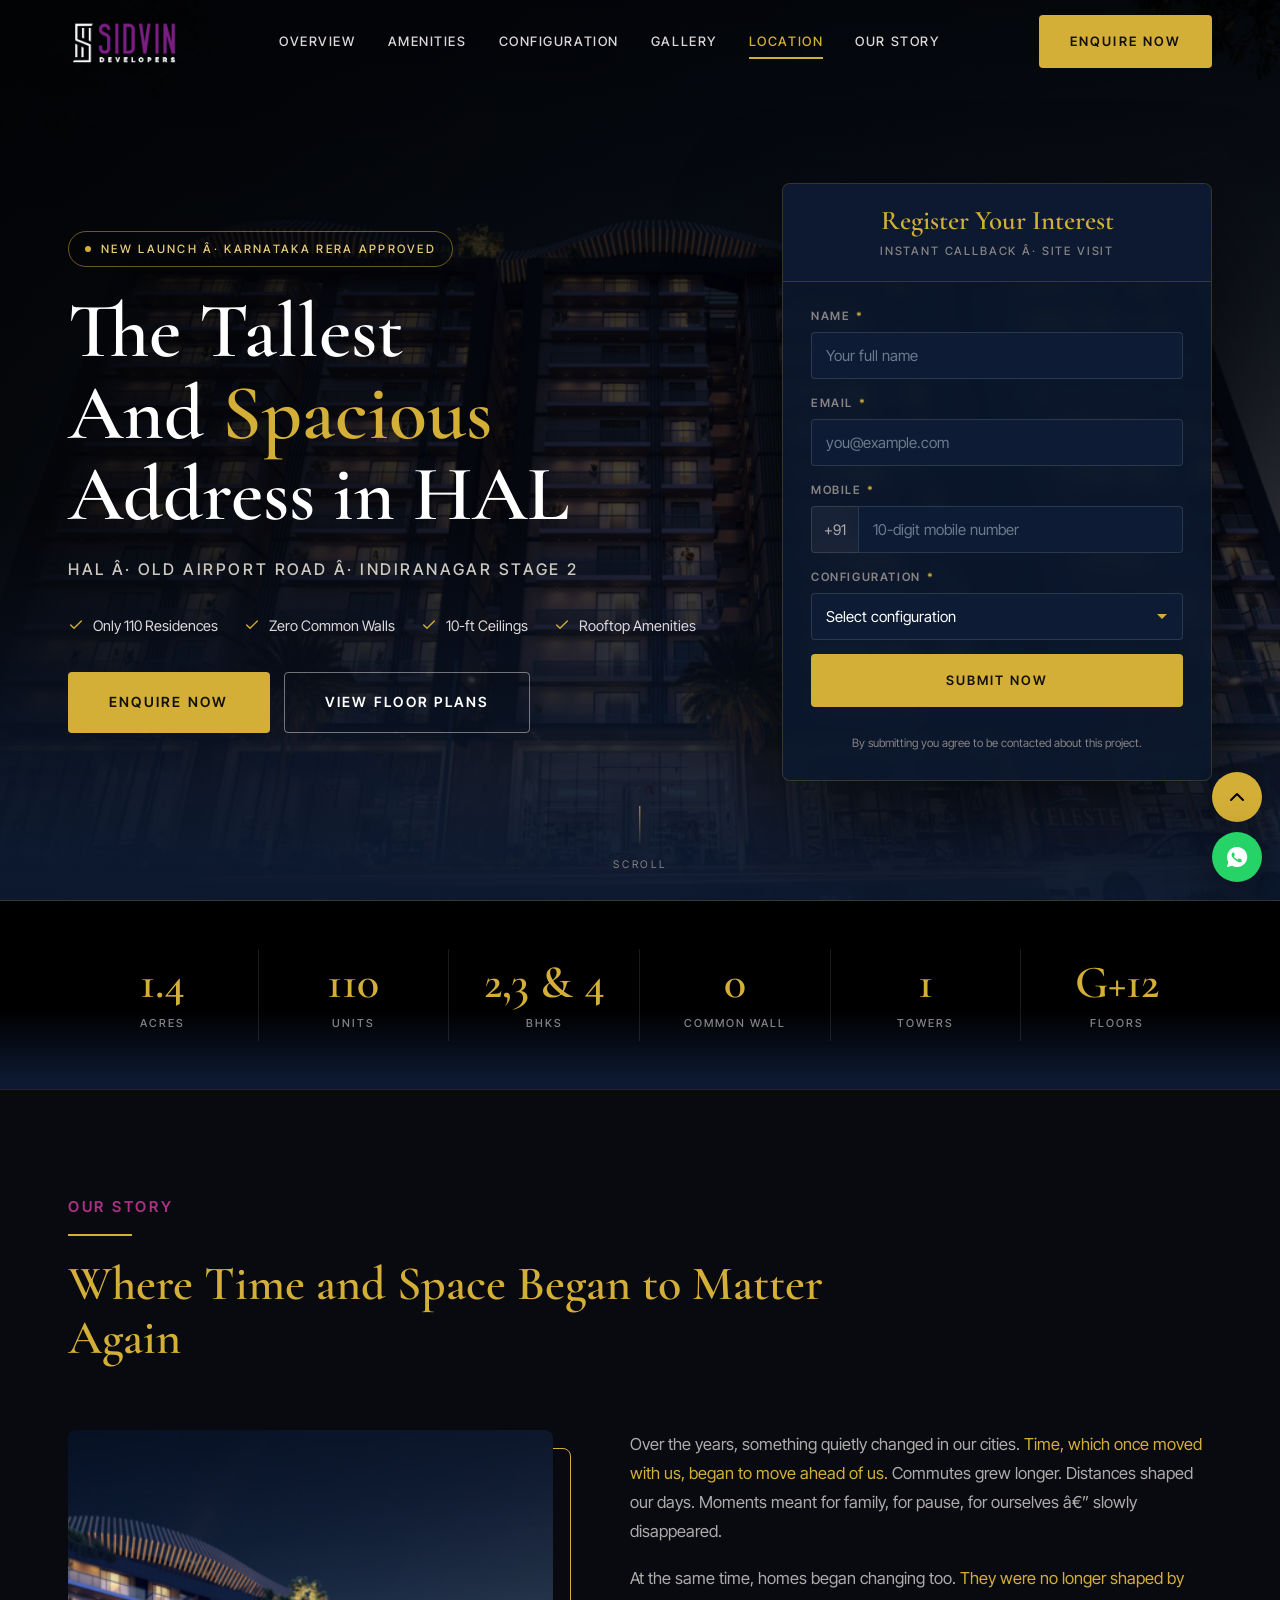
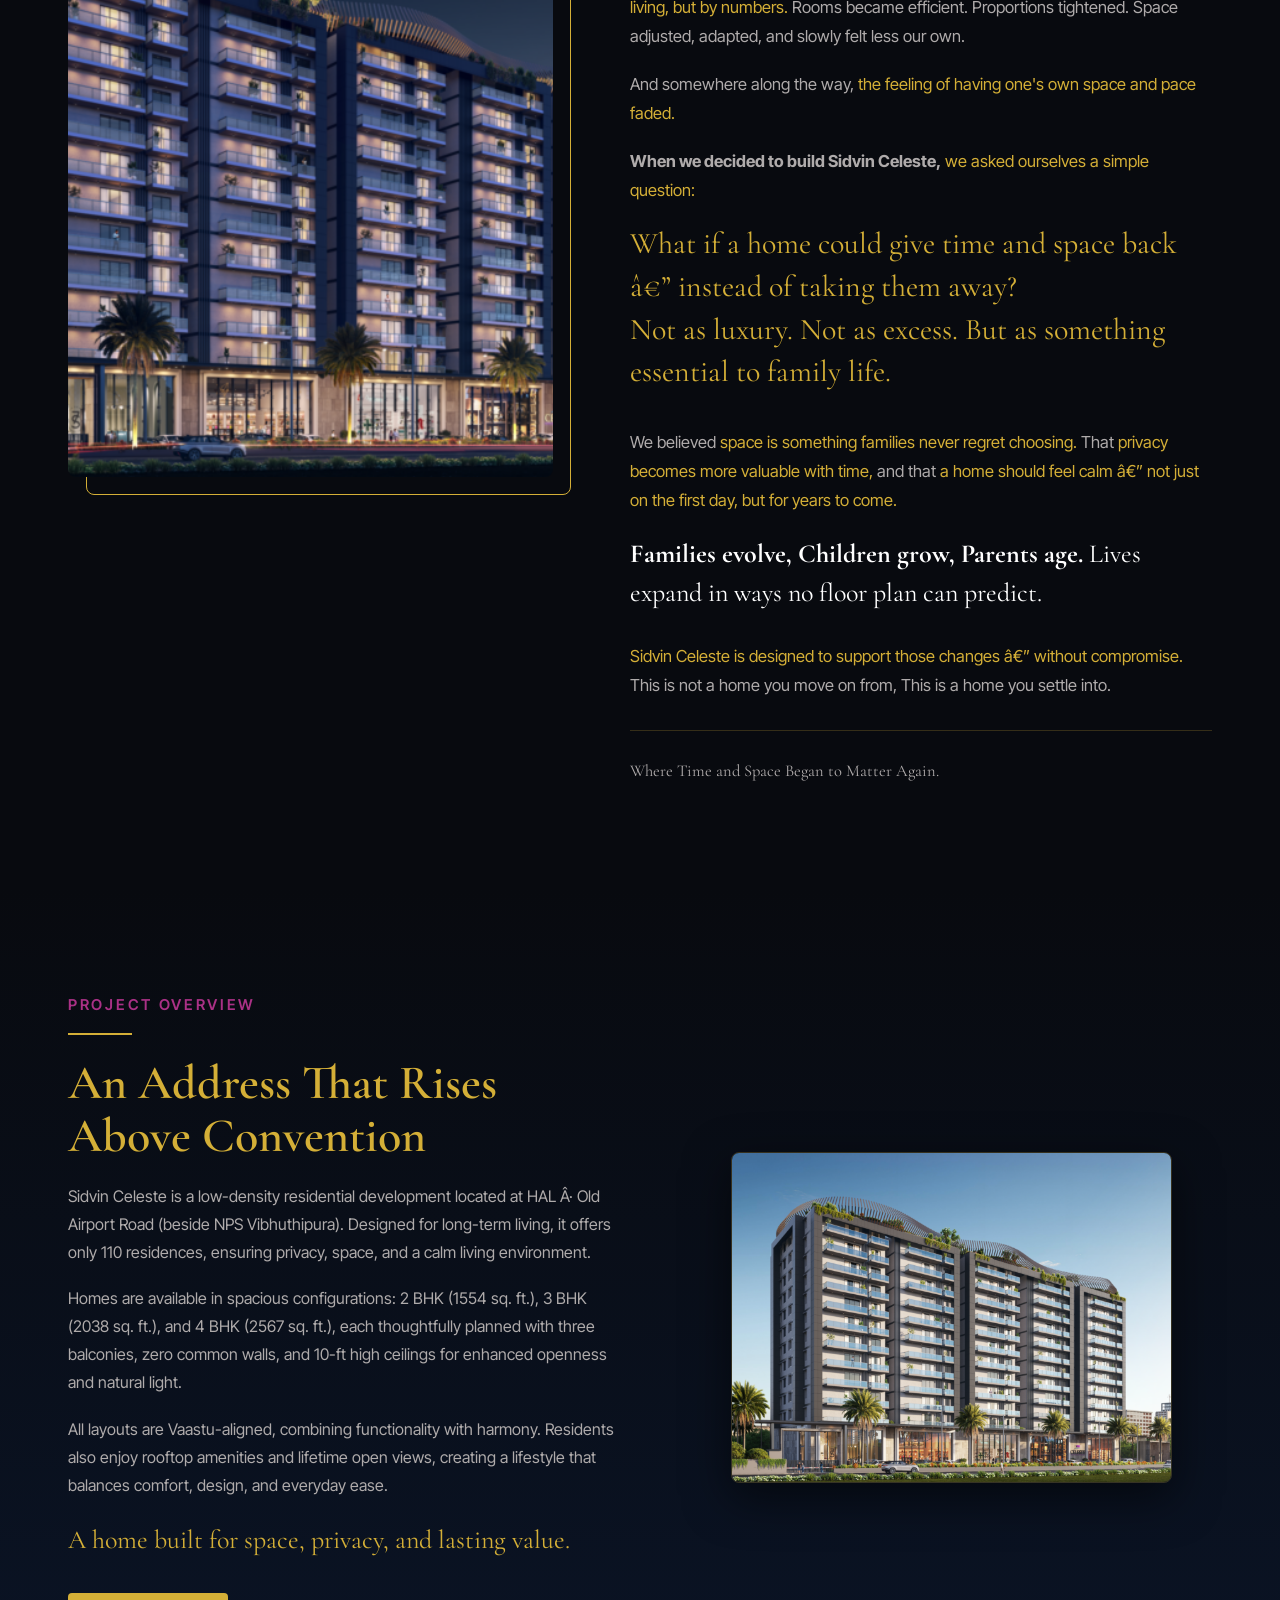
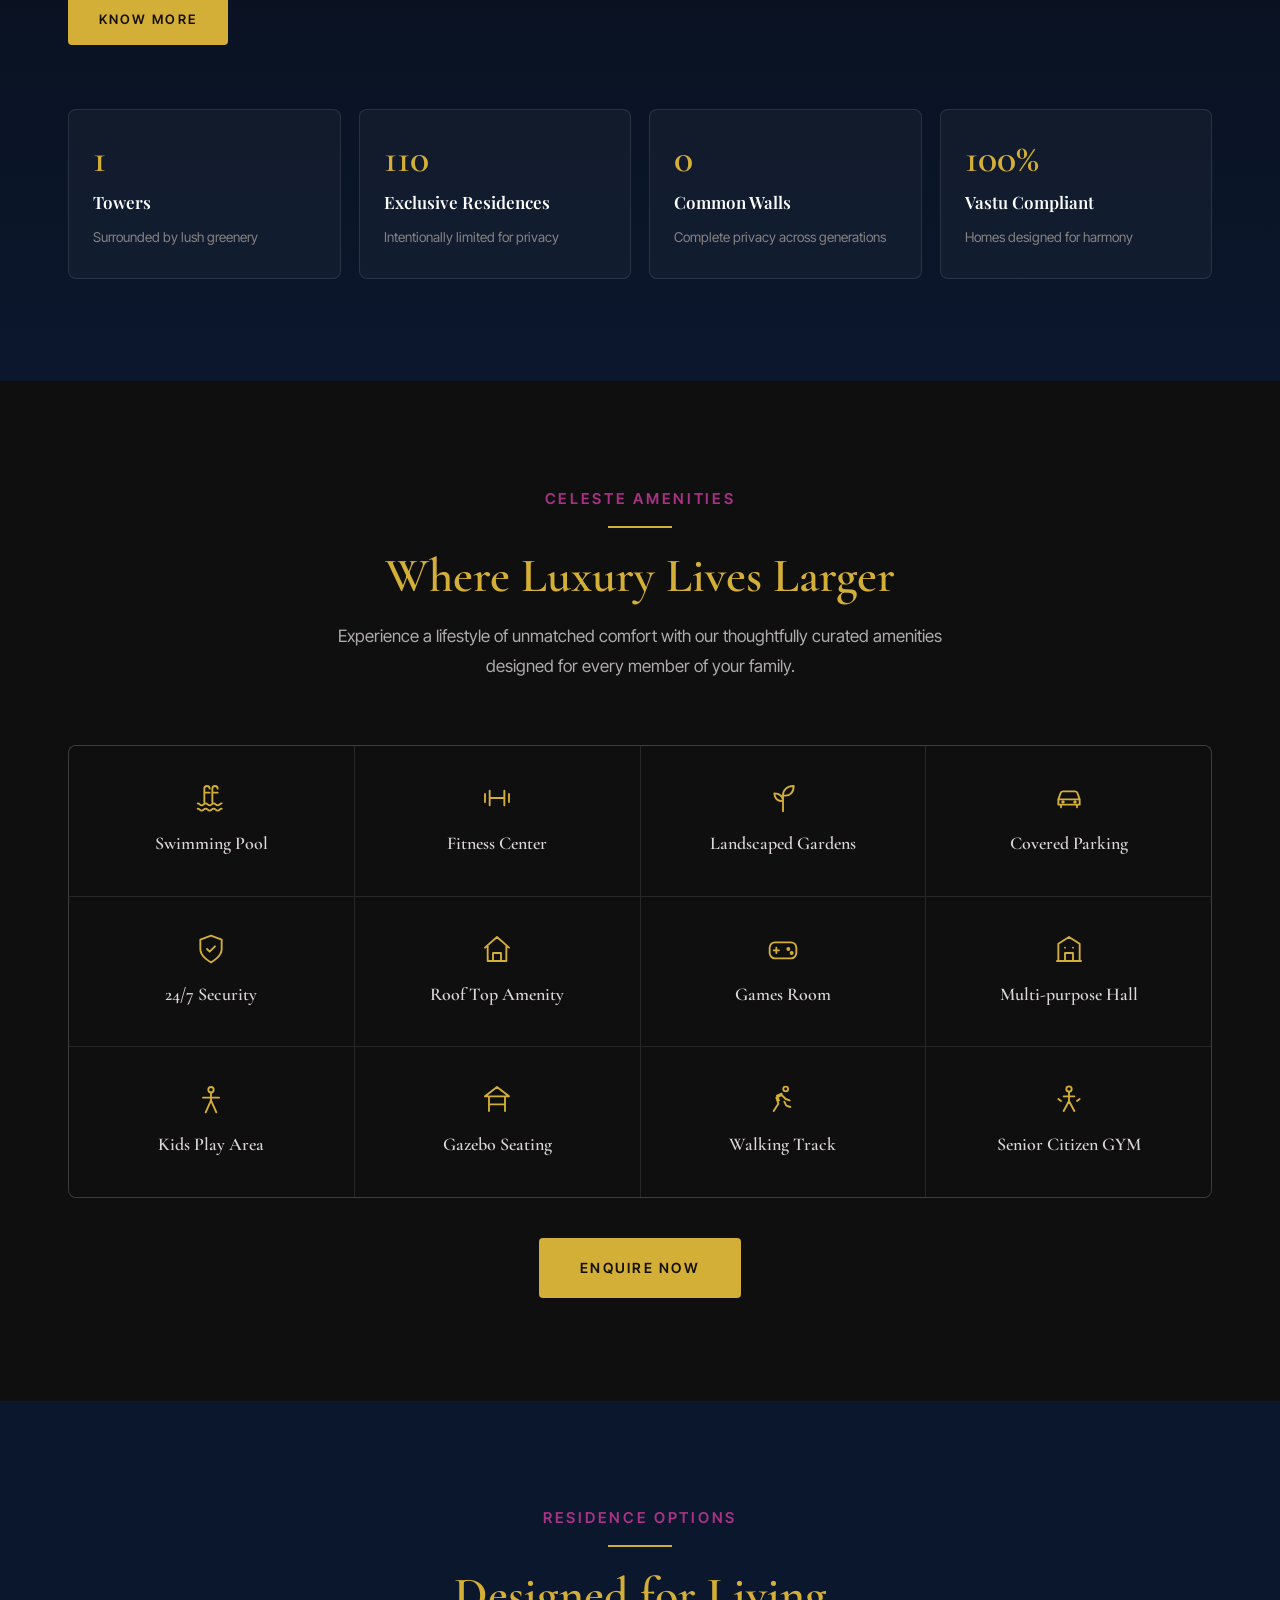
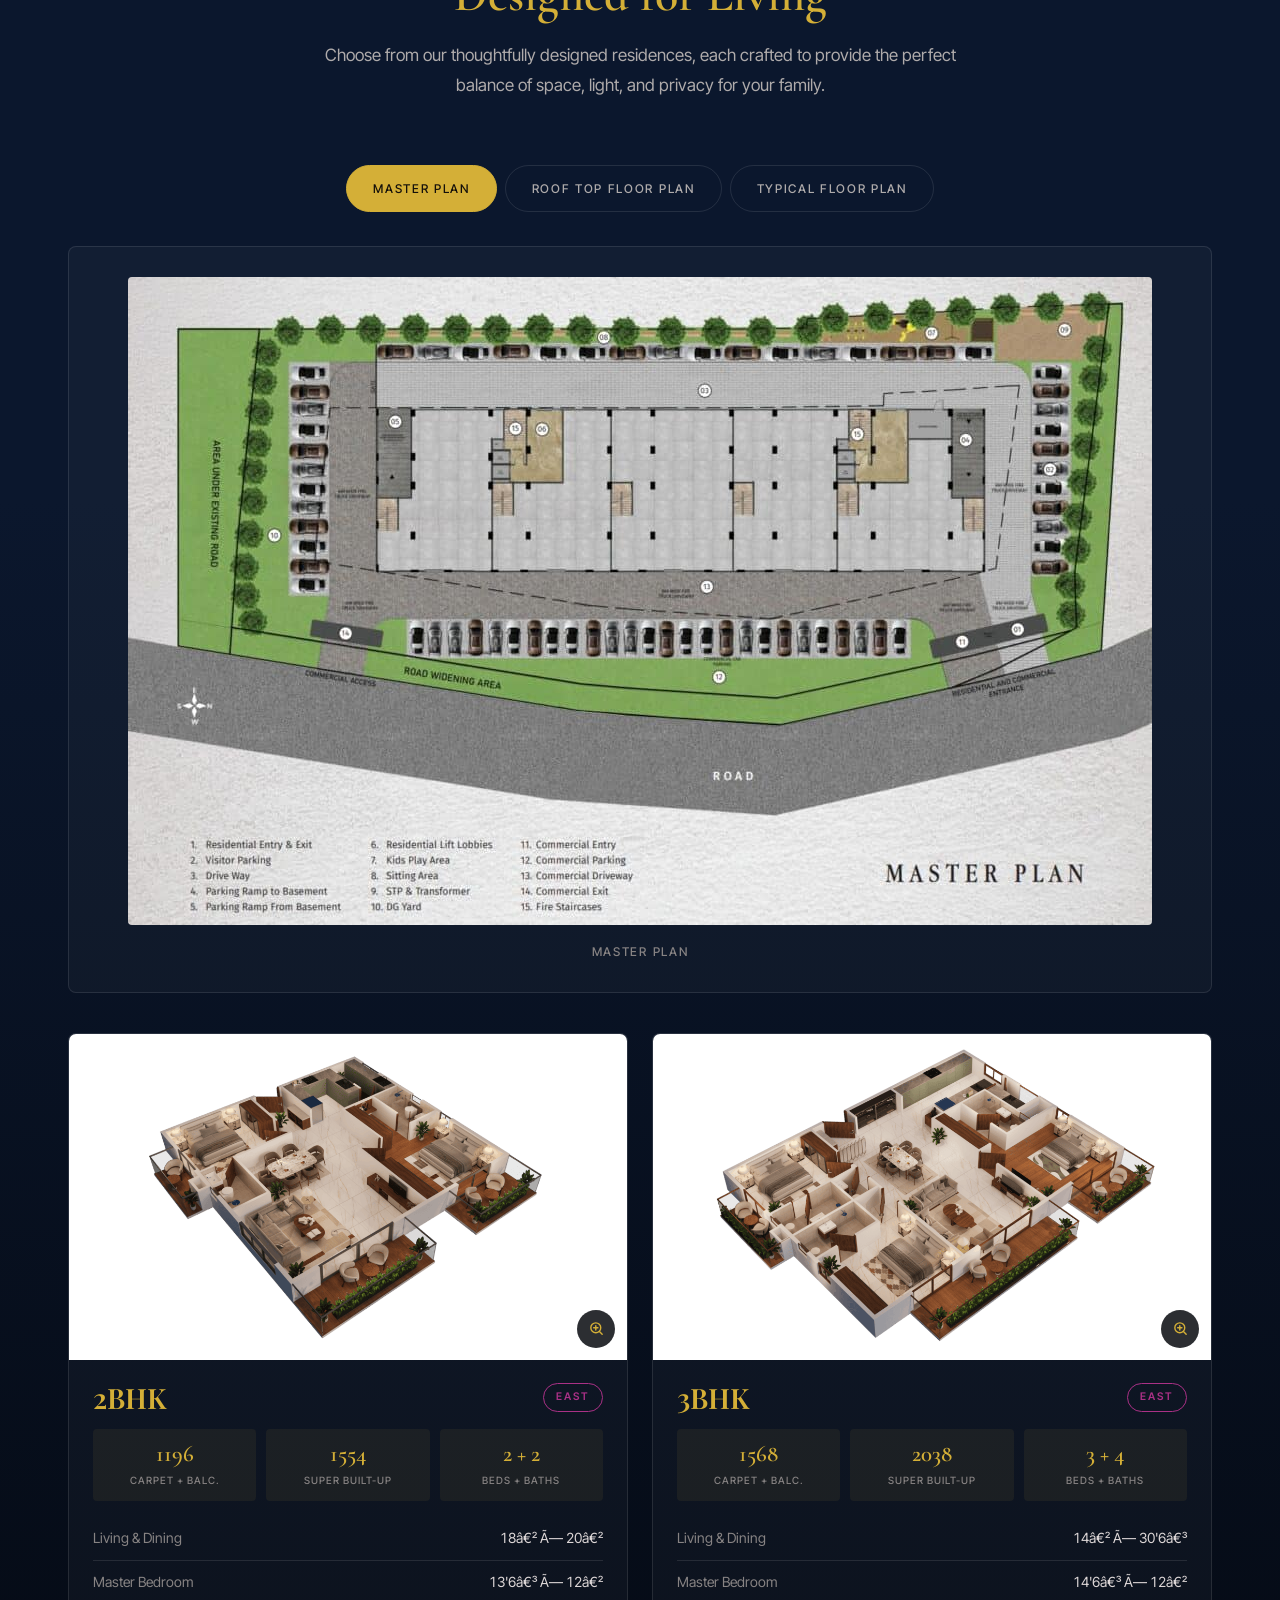
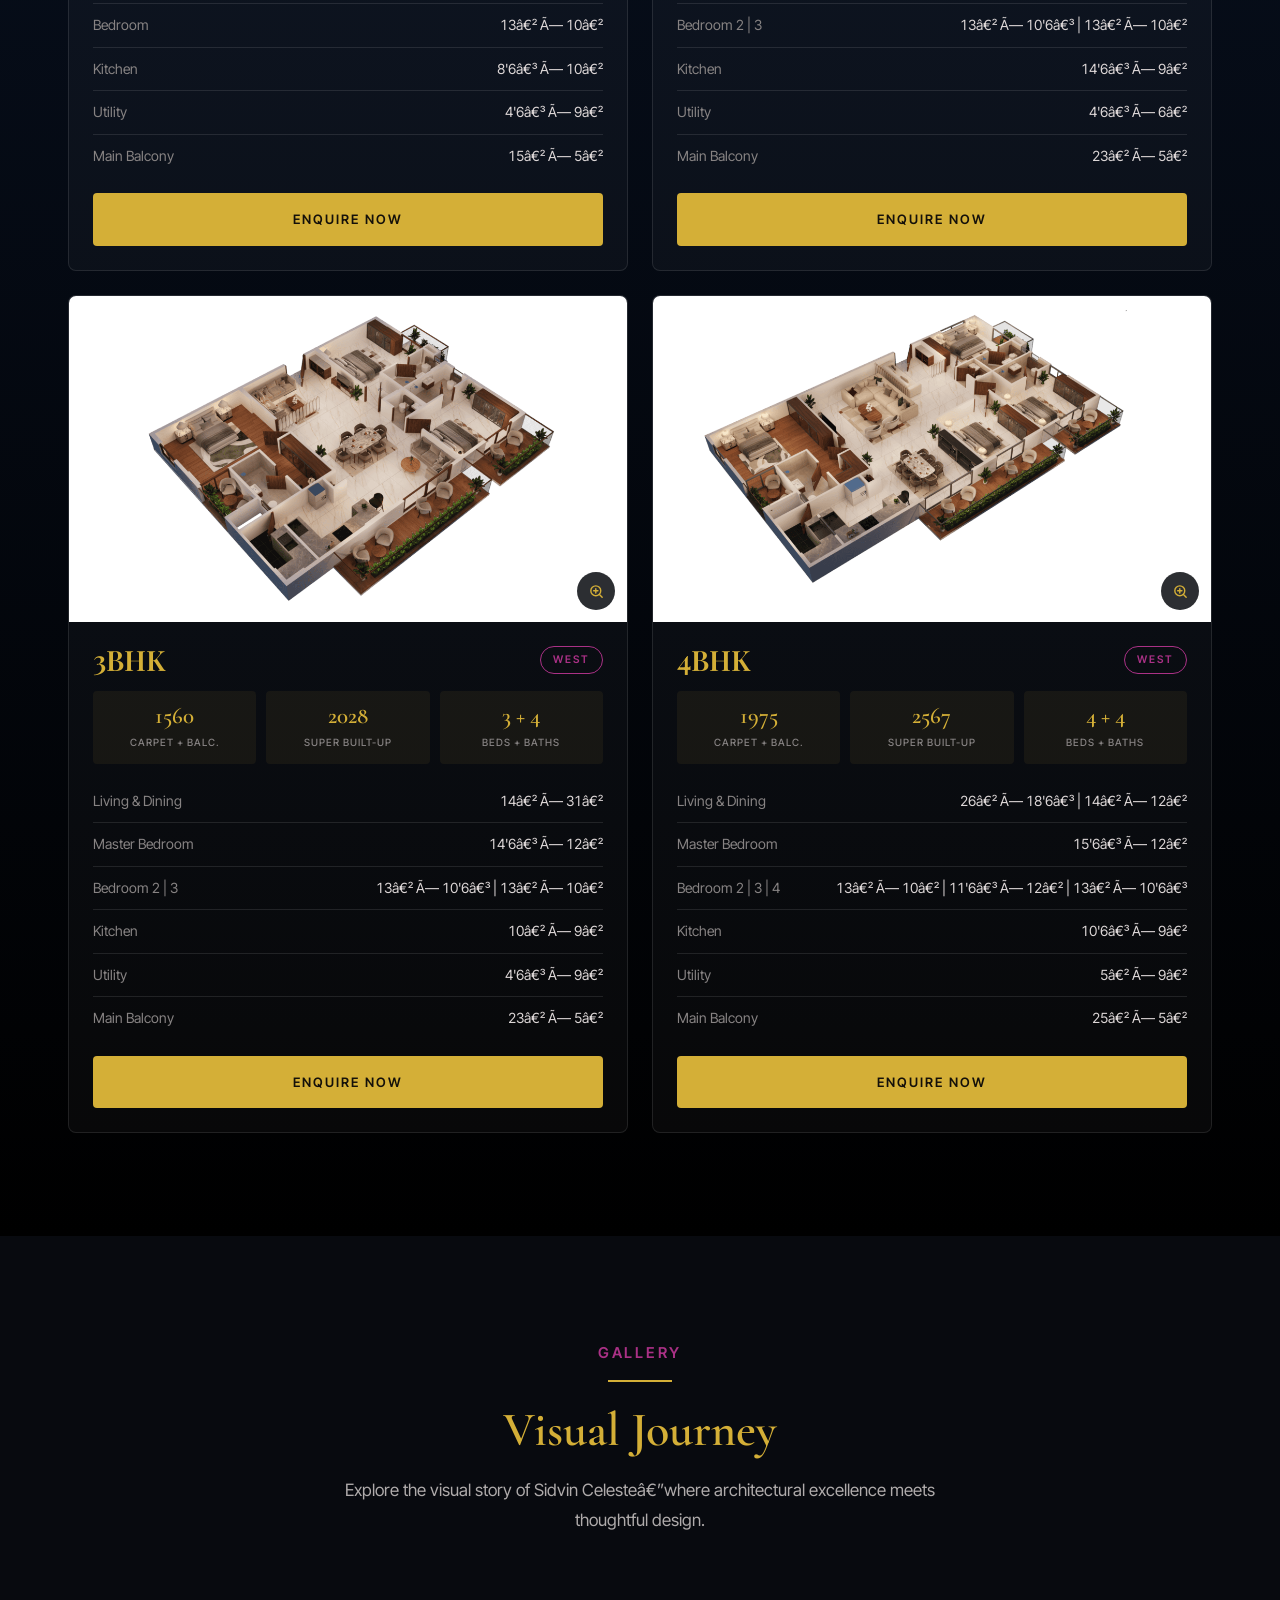
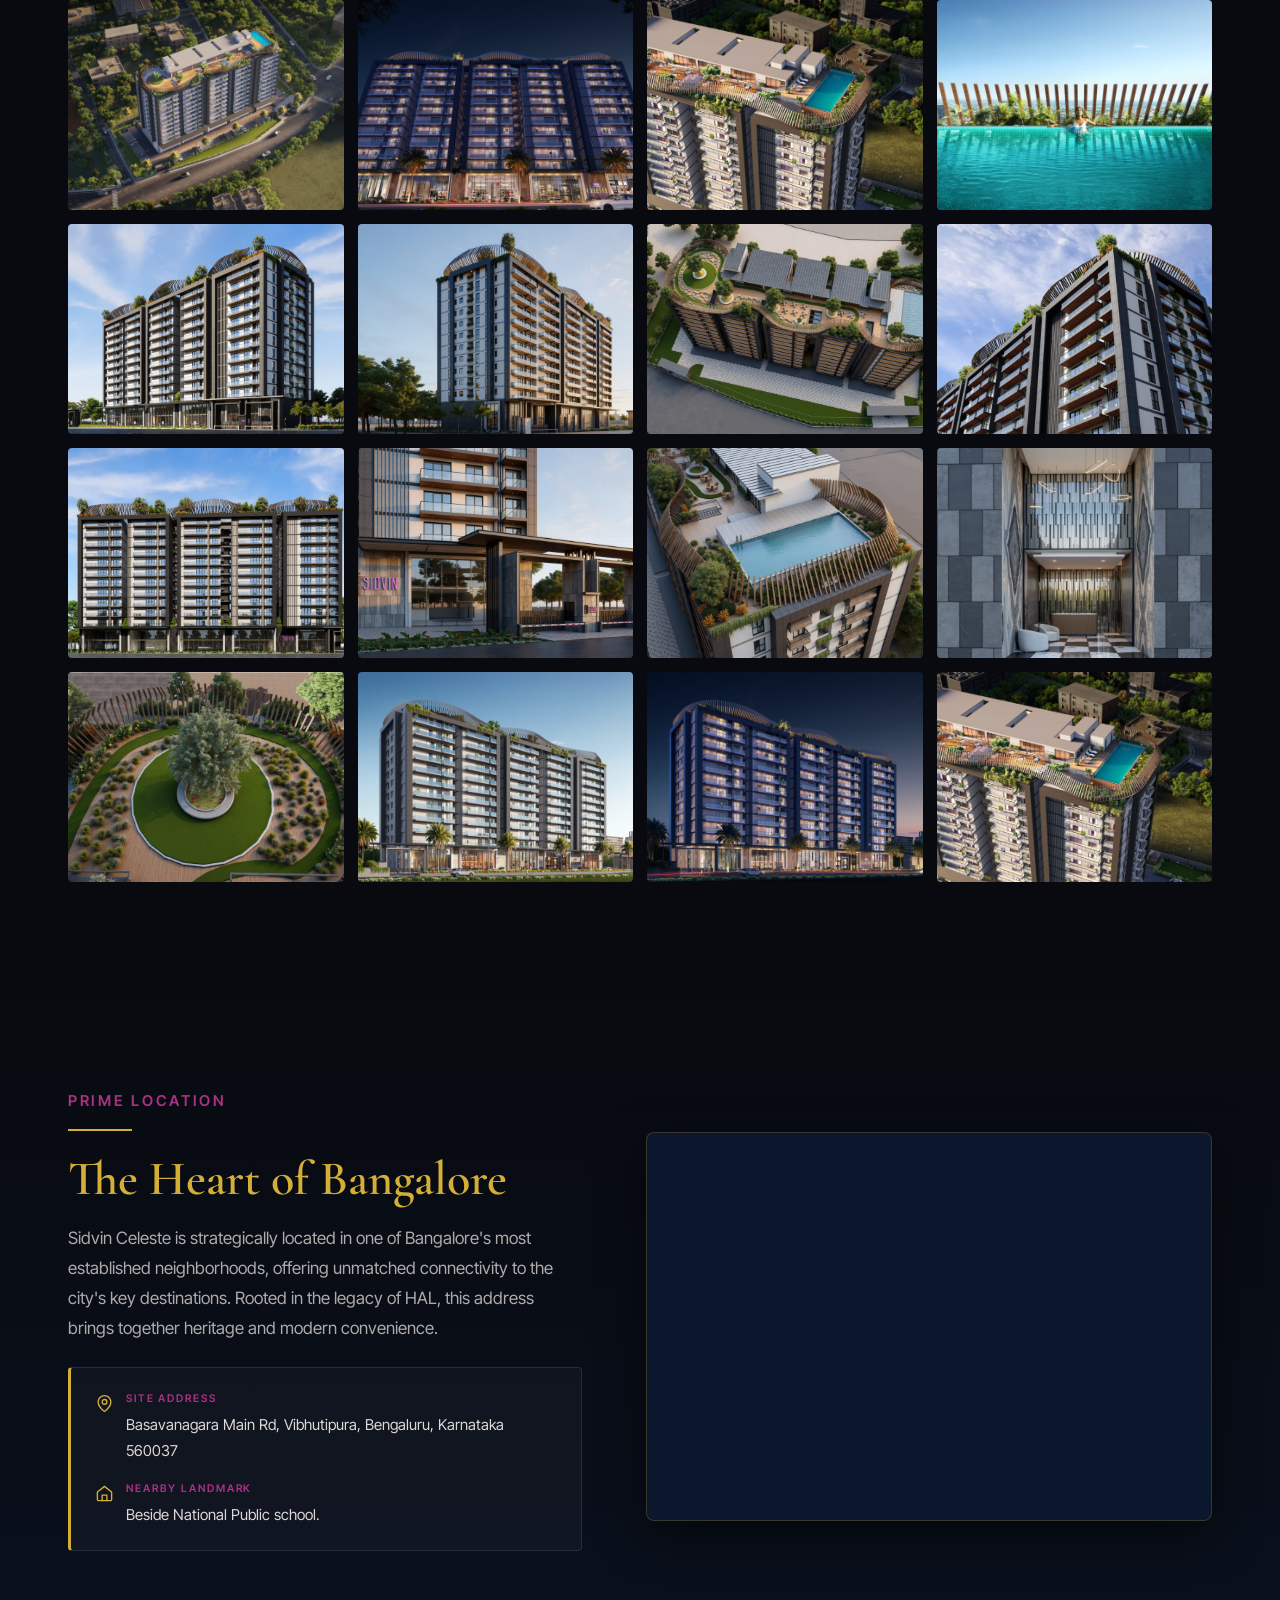
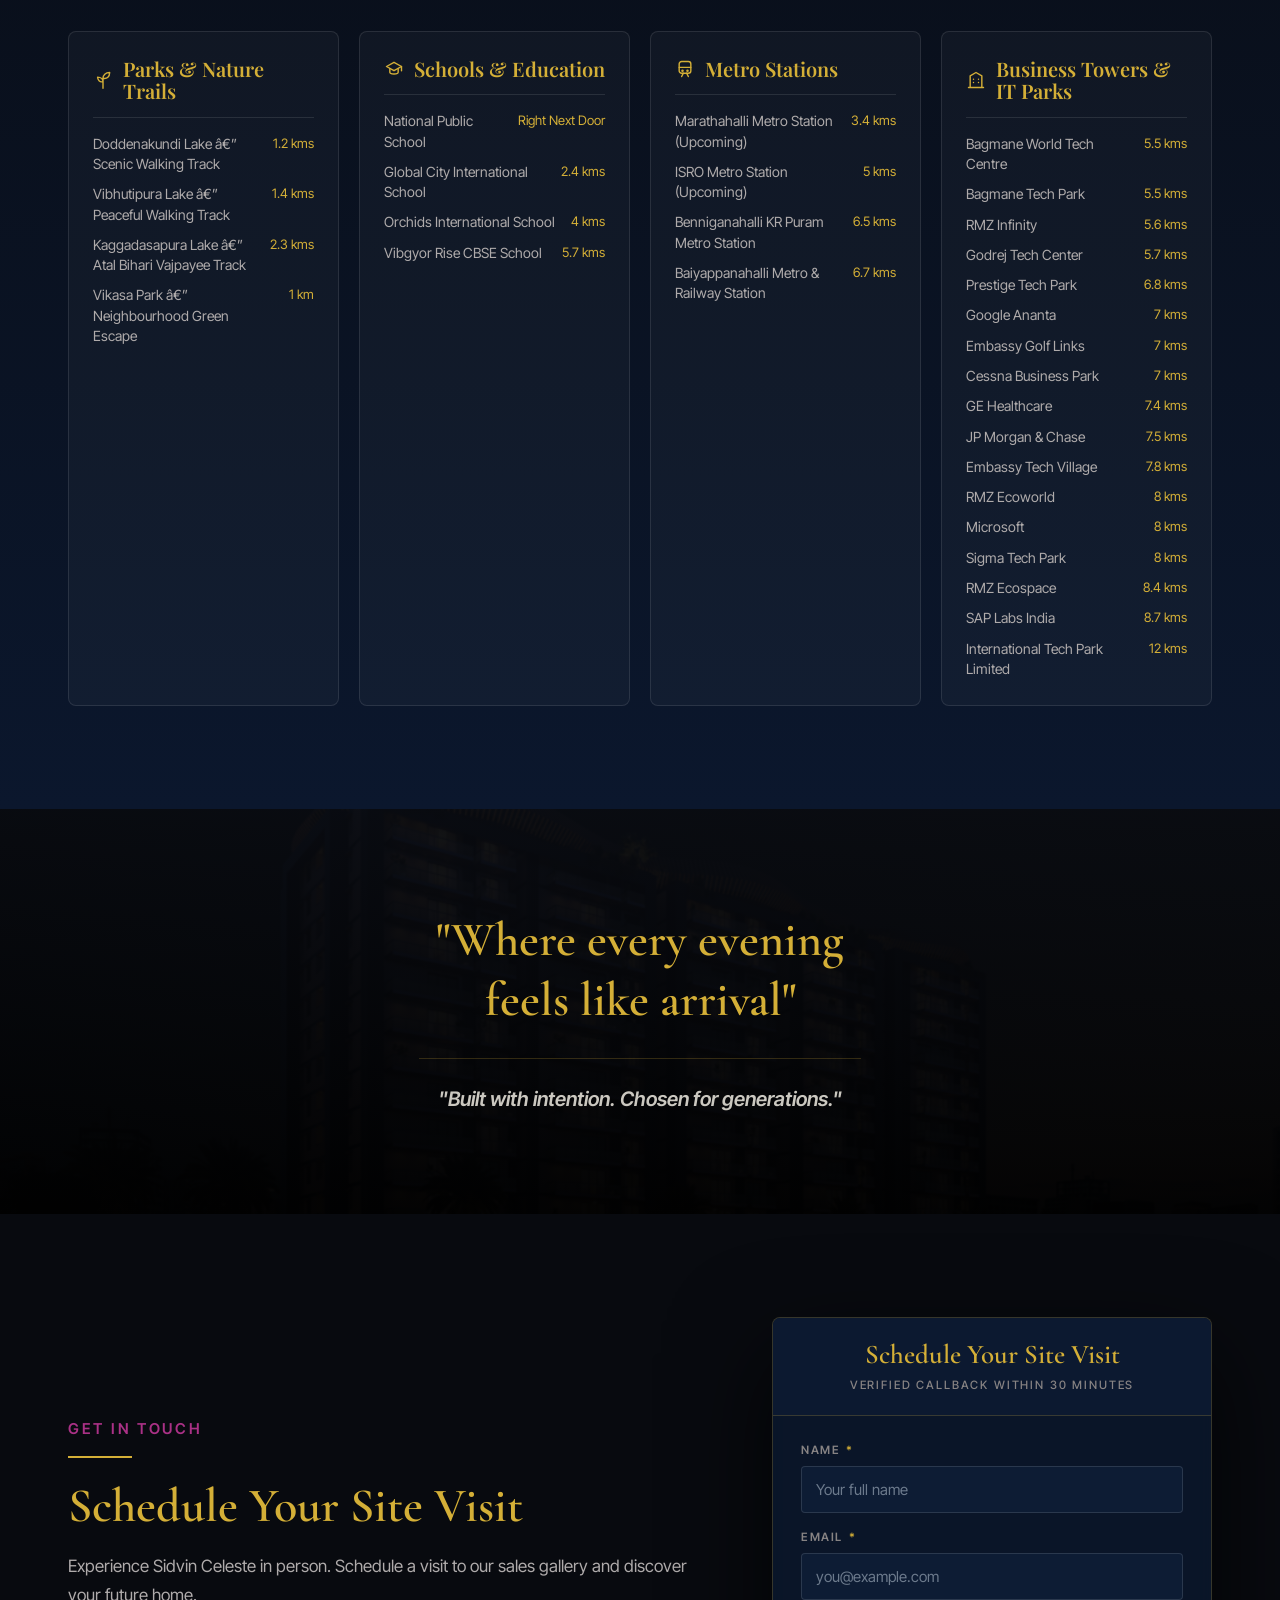
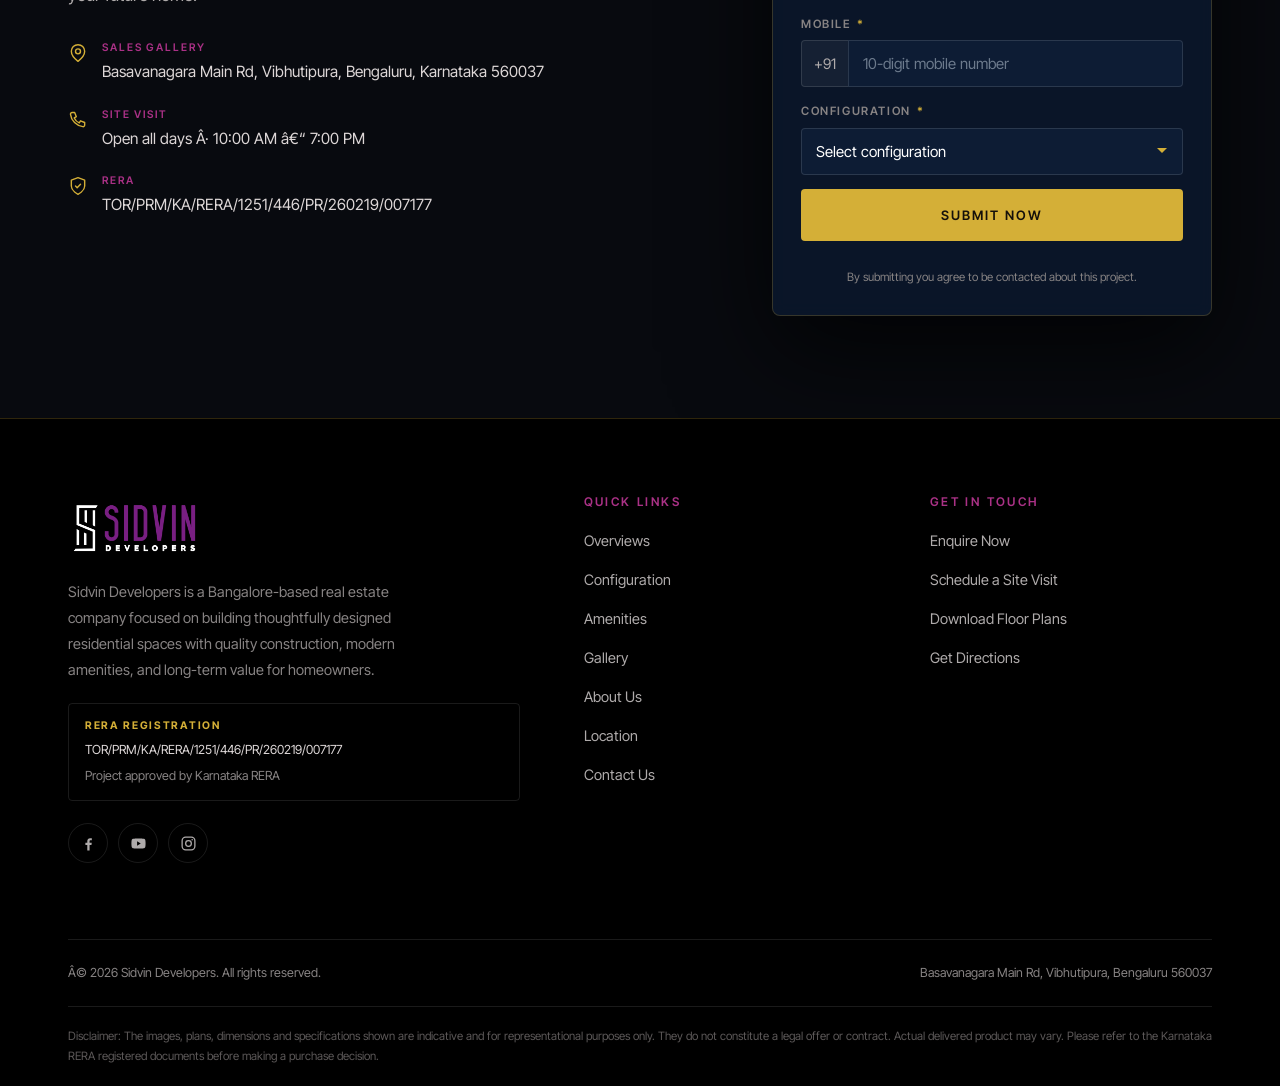
==== index.html @ 8a9a5de4 "Add files via upload" ====
<!DOCTYPE html>
<html lang="en">
<head>
<meta charset="utf-8">
<meta name="viewport" content="width=device-width, initial-scale=1">
<title>Sidvin Celeste â€” The Tallest And Spacious Address in HAL | 2, 3 &amp; 4 BHK</title>
<meta name="description" content="Sidvin Celeste is a premium low-density residential project at HAL, Old Airport Road, Bengaluru. Spacious 2, 3 &amp; 4 BHK apartments with zero common walls, three balconies, 10-ft ceilings and rooftop amenities.">
<link rel="canonical" href="https://sidvinceleste.com/">

<meta property="og:type" content="website">
<meta property="og:title" content="Sidvin Celeste â€” The Tallest And Spacious Address in HAL">
<meta property="og:description" content="Only 110 residences. 2, 3 &amp; 4 BHK homes with zero common walls, three balconies and lifetime open views.">
<meta property="og:image" content="https://sidvinceleste.com/wp-content/uploads/2026/04/6286-12-AR-BIRD-copy-scaled-1.png">

<link rel="icon" href="assets/images/cropped-cropped-logo-bg.png">

<!-- Fonts taken from the live site: Cormorant Garamond (display), Inter Tight (body), Playfair Display (card titles) -->
<link rel="preconnect" href="https://fonts.googleapis.com">
<link rel="preconnect" href="https://fonts.gstatic.com" crossorigin>
<link href="https://fonts.googleapis.com/css2?family=Cormorant+Garamond:wght@400;500;600;700&family=Inter+Tight:ital,wght@0,300;0,400;0,500;0,600;0,700;1,400;1,600&family=Playfair+Display:wght@500;600;700&display=swap" rel="stylesheet">

<link rel="stylesheet" href="assets/css/styles.css">
</head>

<body data-page="home">

<!-- ============================== HEADER ============================== -->
<header class="site-header" id="siteHeader">
  <div class="shell">
    <a class="brand" href="index.html" aria-label="Sidvin Celeste home">
      <img src="assets/images/logomain-scaled-1-1024x497.png" alt="Sidvin Celeste">
    </a>

    <nav class="nav" id="primaryNav" aria-label="Primary">
      <a href="#overview">Overview</a>
      <a href="#amenities">Amenities</a>
      <a href="#configuration">Configuration</a>
      <a href="#gallery">Gallery</a>
      <a href="#location">Location</a>
      <a href="#story">Our Story</a>
    </nav>

    <div class="header-actions">
      <button type="button" class="btn header-cta" data-enquiry="header">Enquire Now</button>
      <button type="button" class="nav-toggle" id="navToggle" aria-expanded="false" aria-controls="primaryNav" aria-label="Menu">
        <span></span><span></span><span></span>
      </button>
    </div>
  </div>
</header>

<main>

<!-- =============================== HERO =============================== -->
<section class="hero" id="home">
  <div class="hero-media">
    <img src="assets/images/6286-12-AR-C3-NIGHT-scaled-1-2048x975.png"
         alt="Sidvin Celeste luxury apartment HAL Vibhutipura Bangalore night view" fetchpriority="high">
  </div>

  <div class="shell">
    <div class="hero-copy">
      <span class="hero-tag"><i></i> New Launch Â· Karnataka RERA Approved</span>

      <h1 class="hero-title">The Tallest And <em>Spacious</em> Address in HAL</h1>

      <p class="hero-sub">HAL Â· Old Airport Road Â· Indiranagar Stage 2</p>

      <ul class="hero-points">
        <li><svg viewBox="0 0 24 24" fill="none" stroke="currentColor" stroke-width="2" stroke-linecap="round" stroke-linejoin="round"><polyline points="20 6 9 17 4 12"/></svg> Only 110 Residences</li>
        <li><svg viewBox="0 0 24 24" fill="none" stroke="currentColor" stroke-width="2" stroke-linecap="round" stroke-linejoin="round"><polyline points="20 6 9 17 4 12"/></svg> Zero Common Walls</li>
        <li><svg viewBox="0 0 24 24" fill="none" stroke="currentColor" stroke-width="2" stroke-linecap="round" stroke-linejoin="round"><polyline points="20 6 9 17 4 12"/></svg> 10-ft Ceilings</li>
        <li><svg viewBox="0 0 24 24" fill="none" stroke="currentColor" stroke-width="2" stroke-linecap="round" stroke-linejoin="round"><polyline points="20 6 9 17 4 12"/></svg> Rooftop Amenities</li>
      </ul>

      <div class="hero-actions">
        <button type="button" class="btn btn--lg" data-enquiry="hero-enquire">Enquire Now</button>
        <a class="btn btn--lg btn--ghost-light" href="#configuration">View Floor Plans</a>
      </div>
    </div>

    <!-- ---------------- INLINE HERO FORM ---------------- -->
    <aside class="form-card" aria-labelledby="heroFormTitle">
      <div class="form-card__head">
        <h3 id="heroFormTitle">Register Your Interest</h3>
        <p>Instant Callback Â· Site Visit</p>
      </div>

      <div class="form-card__body">
        <form class="lead-form" data-source="hero-inline" novalidate>

          <div class="field">
            <label for="h-name">Name <span class="req">*</span></label>
            <input id="h-name" name="name" type="text" placeholder="Your full name" autocomplete="name" required>
            <span class="field-error"></span>
          </div>

          <div class="field">
            <label for="h-email">Email <span class="req">*</span></label>
            <input id="h-email" name="email" type="email" placeholder="you@example.com" autocomplete="email" required>
            <span class="field-error"></span>
          </div>

          <div class="field field--phone">
            <label for="h-phone">Mobile <span class="req">*</span>
              <span class="verified-badge" hidden>
                <svg viewBox="0 0 24 24" fill="none" stroke="currentColor" stroke-width="2.4" stroke-linecap="round" stroke-linejoin="round"><polyline points="20 6 9 17 4 12"/></svg>
                Verified
              </span>
            </label>
            <div class="phone-wrap">
              <span class="cc">+91</span>
              <input id="h-phone" name="phone" type="tel" inputmode="numeric" maxlength="10"
                     placeholder="10-digit mobile number" autocomplete="tel-national" required>
            </div>
            <span class="field-error"></span>
          </div>

          <div class="field">
            <label for="h-config">Configuration <span class="req">*</span></label>
            <select id="h-config" name="configuration" required>
              <option value="">Select configuration</option>
              <option value="2 BHK">2 BHK</option>
              <option value="3 BHK">3 BHK</option>
              <option value="4 BHK">4 BHK</option>
            </select>
            <span class="field-error"></span>
          </div>

          <!-- OTP -->
          <div class="otp-panel" hidden>
            <div class="otp-panel__head">
              <span>OTP sent to <strong class="otp-target"></strong></span>
              <button type="button" class="otp-edit">Change</button>
            </div>
            <div class="otp-row">
              <input name="otp" type="text" inputmode="numeric" maxlength="6" placeholder="â€¢â€¢â€¢â€¢â€¢â€¢" aria-label="Enter OTP">
              <button type="button" class="btn otp-verify">Verify</button>
            </div>
            <div class="otp-foot">
              <p class="otp-message"></p>
              <button type="button" class="otp-resend">Resend OTP</button>
            </div>
          </div>

          <button type="submit" class="btn btn--block form-submit">Submit Now</button>
          <p class="form-message"></p>
          <p class="form-consent">By submitting you agree to be contacted about this project.</p>
        </form>
      </div>
    </aside>
  </div>

  <div class="hero-scroll" aria-hidden="true">
    <span></span>
    Scroll
  </div>
</section>

<!-- ============================== STATS =============================== -->
<section class="stats">
  <div class="shell">
    <div class="stat"><b>1.4</b><span>Acres</span></div>
    <div class="stat"><b>110</b><span>Units</span></div>
    <div class="stat"><b>2,3 &amp; 4</b><span>BHKs</span></div>
    <div class="stat"><b>0</b><span>Common Wall</span></div>
    <div class="stat"><b>1</b><span>Towers</span></div>
    <div class="stat"><b>G+12</b><span>Floors</span></div>
  </div>
</section>

<!-- ============================== STORY ============================== -->
<section class="section story" id="story">
  <div class="shell">
    <div class="section-head reveal">
      <span class="eyebrow">Our Story</span>
      <div class="rule"></div>
      <h2 class="section-title">Where Time and Space Began to Matter Again</h2>
    </div>

    <div class="story-grid">
      <figure class="story-figure reveal">
        <img src="assets/images/6286-12-AR-C2-NIGHT-copy-scaled-1-1024x522.png"
             alt="Sidvin Celeste apartment night view HAL Vibhutipura Bangalore" loading="lazy">
      </figure>

      <!-- The gold <span>s mirror the live page, where these exact phrases are
           wrapped in style="color:#d4af37". -->
      <div class="story-body reveal">
        <p>Over the years, something quietly changed in our cities. <span class="gold">Time, which once moved with us, began to move ahead of us.</span> Commutes grew longer. Distances shaped our days. Moments meant for family, for pause, for ourselves â€” slowly disappeared.</p>

        <p>At the same time, homes began changing too. <span class="gold">They were no longer shaped by living, but by numbers.</span> Rooms became efficient. Proportions tightened. Space adjusted, adapted, and slowly felt less our own.</p>

        <p>And somewhere along the way,<span class="gold"> the feeling of having one's own space and pace faded.</span></p>

        <p><strong>When we decided to build Sidvin Celeste,</strong> <span class="gold">we asked ourselves a simple question:</span></p>

        <p class="lead">What if a home could give time and space back â€” instead of taking them away?<br>
        Not as luxury. Not as excess. But as something essential to family life.</p>

        <p>We believed <span class="gold">space is something families never regret choosing.</span> That <span class="gold">privacy becomes more valuable with time,</span> and that<span class="gold"> a home should feel calm â€” not just on the first day, but for years to come.</span></p>

        <p class="emphasis"><strong>Families evolve, Children grow, Parents age.</strong> Lives expand in ways no floor plan can predict.</p>

        <p><span class="gold">Sidvin Celeste is designed to support those changes â€” without compromise.</span><br>This is not a home you move on from, This is a home you settle into.</p>

        <p class="story-close">Where Time and Space Began to Matter Again.</p>
      </div>
    </div>
  </div>
</section>

<!-- ============================= OVERVIEW ============================= -->
<section class="section overview" id="overview">
  <div class="shell">
    <div class="overview-grid">
      <div class="overview-body reveal">
        <span class="eyebrow">Project Overview</span>
        <div class="rule"></div>
        <h2 class="section-title">An Address That Rises Above Convention</h2>

        <p>Sidvin Celeste is a low-density residential development located at HAL Â· Old Airport Road (beside NPS Vibhuthipura). Designed for long-term living, it offers only 110 residences, ensuring privacy, space, and a calm living environment.</p>

        <p>Homes are available in spacious configurations: 2 BHK (1554 sq. ft.), 3 BHK (2038 sq. ft.), and 4 BHK (2567 sq. ft.), each thoughtfully planned with three balconies, zero common walls, and 10-ft high ceilings for enhanced openness and natural light.</p>

        <p>All layouts are Vaastu-aligned, combining functionality with harmony. Residents also enjoy rooftop amenities and lifetime open views, creating a lifestyle that balances comfort, design, and everyday ease.</p>

        <p class="tagline">A home built for space, privacy, and lasting value.</p>

        <p style="margin-top:26px;"><button type="button" class="btn" data-enquiry="overview-know-more">Know More</button></p>
      </div>

      <figure class="overview-figure reveal">
        <img src="assets/images/new-high-pic-1-compressed--1024x522.png"
             alt="Sidvin Celeste front elevation" loading="lazy">
      </figure>
    </div>

    <div class="spec-grid">
      <div class="spec reveal"><b>1</b><strong>Towers</strong><span>Surrounded by lush greenery</span></div>
      <div class="spec reveal"><b>110</b><strong>Exclusive Residences</strong><span>Intentionally limited for privacy</span></div>
      <div class="spec reveal"><b>0</b><strong>Common Walls</strong><span>Complete privacy across generations</span></div>
      <div class="spec reveal"><b>100%</b><strong>Vastu Compliant</strong><span>Homes designed for harmony</span></div>
    </div>
  </div>
</section>

<!-- ============================ AMENITIES ============================ -->
<section class="section amenities" id="amenities">
  <div class="shell">
    <div class="section-head section-head--center reveal">
      <span class="eyebrow">Celeste Amenities</span>
      <div class="rule"></div>
      <h2 class="section-title">Where Luxury Lives Larger</h2>
      <p class="section-sub">Experience a lifestyle of unmatched comfort with our thoughtfully curated amenities designed for every member of your family.</p>
    </div>

    <div class="amenity-grid reveal">
      <div class="amenity"><svg viewBox="0 0 24 24" fill="none" stroke="currentColor" stroke-linecap="round" stroke-linejoin="round"><path d="M2 16c1.5 0 1.5 1.5 3 1.5S6.5 16 8 16s1.5 1.5 3 1.5S12.5 16 14 16s1.5 1.5 3 1.5S18.5 16 20 16M2 20c1.5 0 1.5 1.5 3 1.5S6.5 20 8 20s1.5 1.5 3 1.5S12.5 20 14 20s1.5 1.5 3 1.5S18.5 20 20 20M7 15V5a2 2 0 0 1 4 0M13 15V5a2 2 0 0 1 4 0M7 8h4M13 8h4"/></svg><span>Swimming Pool</span></div>
      <div class="amenity"><svg viewBox="0 0 24 24" fill="none" stroke="currentColor" stroke-linecap="round" stroke-linejoin="round"><path d="M6.5 6.5v11M17.5 6.5v11M3 9v6M21 9v6M6.5 12h11"/></svg><span>Fitness Center</span></div>
      <div class="amenity"><svg viewBox="0 0 24 24" fill="none" stroke="currentColor" stroke-linecap="round" stroke-linejoin="round"><path d="M12 22V10M12 10c0-4 3-7 8-7 0 5-3 8-8 7ZM12 14c0-3-2.5-5.5-6.5-5.5C5.5 12 8 15 12 14Z"/></svg><span>Landscaped Gardens</span></div>
      <div class="amenity"><svg viewBox="0 0 24 24" fill="none" stroke="currentColor" stroke-linecap="round" stroke-linejoin="round"><path d="M5 17h14M6 17v2M18 17v2M4 13l1.6-4.5A2 2 0 0 1 7.5 7h9a2 2 0 0 1 1.9 1.5L20 13M4 13h16v4H4z"/><circle cx="7.5" cy="15" r=".6"/><circle cx="16.5" cy="15" r=".6"/></svg><span>Covered Parking</span></div>
      <div class="amenity"><svg viewBox="0 0 24 24" fill="none" stroke="currentColor" stroke-linecap="round" stroke-linejoin="round"><path d="M12 22s8-4 8-10V5l-8-3-8 3v7c0 6 8 10 8 10Z"/><path d="m9 12 2 2 4-4"/></svg><span>24/7 Security</span></div>
      <div class="amenity"><svg viewBox="0 0 24 24" fill="none" stroke="currentColor" stroke-linecap="round" stroke-linejoin="round"><path d="M3 11 12 3l9 8M5 10v11h14V10M9 21v-6h6v6"/></svg><span>Roof Top Amenity</span></div>
      <div class="amenity"><svg viewBox="0 0 24 24" fill="none" stroke="currentColor" stroke-linecap="round" stroke-linejoin="round"><rect x="2" y="7" width="20" height="12" rx="4"/><path d="M7 11v4M5 13h4"/><circle cx="16" cy="12" r=".8"/><circle cx="18.5" cy="15" r=".8"/></svg><span>Games Room</span></div>
      <div class="amenity"><svg viewBox="0 0 24 24" fill="none" stroke="currentColor" stroke-linecap="round" stroke-linejoin="round"><path d="M3 21h18M4 21V8l8-5 8 5v13M9 21v-6h6v6M9 11h.01M15 11h.01"/></svg><span>Multi-purpose Hall</span></div>
      <div class="amenity"><svg viewBox="0 0 24 24" fill="none" stroke="currentColor" stroke-linecap="round" stroke-linejoin="round"><circle cx="12" cy="5" r="2"/><path d="M12 7v6M8 22l4-9 4 9M6 11h12"/></svg><span>Kids Play Area</span></div>
      <div class="amenity"><svg viewBox="0 0 24 24" fill="none" stroke="currentColor" stroke-linecap="round" stroke-linejoin="round"><path d="M12 3 3 10h18L12 3ZM6 10v11M18 10v11M6 16h12"/></svg><span>Gazebo Seating</span></div>
      <div class="amenity"><svg viewBox="0 0 24 24" fill="none" stroke="currentColor" stroke-linecap="round" stroke-linejoin="round"><circle cx="14" cy="4.5" r="1.8"/><path d="m5 21 3.5-5.5L7 11l4-2 3 3 3 1M9 13l-1.5-3.5L11 8M13 14l1.5 3 3 1"/></svg><span>Walking Track</span></div>
      <div class="amenity"><svg viewBox="0 0 24 24" fill="none" stroke="currentColor" stroke-linecap="round" stroke-linejoin="round"><circle cx="12" cy="4.5" r="2"/><path d="M12 6.5v7M8 21l4-7.5 4 7.5M8 10h8M6 13.5 4 12M18 13.5 20 12"/></svg><span>Senior Citizen GYM</span></div>
    </div>

    <div class="amenities-cta reveal">
      <button type="button" class="btn btn--lg" data-enquiry="amenities">Enquire Now</button>
    </div>
  </div>
</section>

<!-- ========================== CONFIGURATION ========================== -->
<section class="section config" id="configuration">
  <div class="shell">
    <div class="section-head section-head--center reveal">
      <span class="eyebrow">Residence Options</span>
      <div class="rule"></div>
      <h2 class="section-title">Designed for Living</h2>
      <p class="section-sub">Choose from our thoughtfully designed residences, each crafted to provide the perfect balance of space, light, and privacy for your family.</p>
    </div>

    <!-- Floor plan tabs -->
    <div class="tabs reveal" role="tablist" aria-label="Site plans">
      <button class="tab is-active" role="tab" aria-selected="true"  data-tab="master">Master Plan</button>
      <button class="tab"           role="tab" aria-selected="false" data-tab="rooftop">Roof Top Floor Plan</button>
      <button class="tab"           role="tab" aria-selected="false" data-tab="typical">Typical Floor Plan</button>
    </div>

    <div class="tab-panel is-active" id="tab-master" role="tabpanel">
      <figure class="plan-figure">
        <img data-full="assets/images/WhatsApp-Image-2026-03-17-at-3.31.44-AM-1-1.jpeg" src="assets/images/WhatsApp-Image-2026-03-17-at-3.31.44-AM-1-1-1024x648.jpeg"
             alt="Sidvin Celeste master plan" loading="lazy" data-lightbox data-caption="Master Plan">
        <figcaption>Master Plan</figcaption>
      </figure>
    </div>

    <div class="tab-panel" id="tab-rooftop" role="tabpanel">
      <figure class="plan-figure">
        <img data-full="assets/images/WhatsApp-Image-2026-03-17-at-3.31.44-AM-2.jpeg" src="assets/images/WhatsApp-Image-2026-03-17-at-3.31.44-AM-2-1024x645.jpeg"
             alt="Sidvin Celeste roof top floor plan" loading="lazy" data-lightbox data-caption="Roof Top Floor Plan">
        <figcaption>Roof Top Floor Plan</figcaption>
      </figure>
    </div>

    <div class="tab-panel" id="tab-typical" role="tabpanel">
      <figure class="plan-figure">
        <img data-full="assets/images/WhatsApp-Image-2026-03-17-at-3.31.44-AM-3.jpeg" src="assets/images/WhatsApp-Image-2026-03-17-at-3.31.44-AM-3-1024x399.jpeg"
             alt="Sidvin Celeste typical floor plan" loading="lazy" data-lightbox data-caption="Typical Floor Plan">
        <figcaption>Typical Floor Plan</figcaption>
      </figure>
    </div>

    <!-- Unit plans -->
    <div class="plan-grid" style="margin-top:40px;">

      <!-- 2 BHK EAST -->
      <article class="plan-card reveal">
        <div class="plan-card__img">
          <img data-full="assets/images/2BHK-EAST-FACING-1-scaled-1.png" src="assets/images/2BHK-EAST-FACING-1-scaled-1-1024x576.png"
               alt="2 BHK East facing floor plan" loading="lazy">
          <button type="button" class="zoom" data-lightbox-btn data-caption="2BHK East â€” 1554 sqft" aria-label="Enlarge plan">
            <svg viewBox="0 0 24 24" fill="none" stroke="currentColor" stroke-width="2" stroke-linecap="round"><circle cx="11" cy="11" r="7"/><path d="m20 20-3.5-3.5M11 8v6M8 11h6"/></svg>
          </button>
        </div>
        <div class="plan-card__body">
          <div class="plan-card__title"><h3>2BHK</h3><span class="facing">East</span></div>
          <div class="plan-areas">
            <div><b>1196</b><span>Carpet + Balc.</span></div>
            <div><b>1554</b><span>Super Built-Up</span></div>
            <div><b>2 + 2</b><span>Beds + Baths</span></div>
          </div>
          <table class="plan-table">
            <tbody>
              <tr><th>Living &amp; Dining</th><td>18â€² Ã— 20â€²</td></tr>
              <tr><th>Master Bedroom</th><td>13'6â€³ Ã— 12â€²</td></tr>
              <tr><th>Bedroom</th><td>13â€² Ã— 10â€²</td></tr>
              <tr><th>Kitchen</th><td>8'6â€³ Ã— 10â€²</td></tr>
              <tr><th>Utility</th><td>4'6â€³ Ã— 9â€²</td></tr>
              <tr><th>Main Balcony</th><td>15â€² Ã— 5â€²</td></tr>
            </tbody>
          </table>
          <button type="button" class="btn btn--block" data-enquiry="plan-2bhk-east">Enquire Now</button>
        </div>
      </article>

      <!-- 3 BHK EAST -->
      <article class="plan-card reveal">
        <div class="plan-card__img">
          <img data-full="assets/images/3BHK-EAST-FACING-scaled-1.png" src="assets/images/3BHK-EAST-FACING-scaled-1-1024x576.png"
               alt="3 BHK East facing floor plan" loading="lazy">
          <button type="button" class="zoom" data-lightbox-btn data-caption="3BHK East â€” 2038 sqft" aria-label="Enlarge plan">
            <svg viewBox="0 0 24 24" fill="none" stroke="currentColor" stroke-width="2" stroke-linecap="round"><circle cx="11" cy="11" r="7"/><path d="m20 20-3.5-3.5M11 8v6M8 11h6"/></svg>
          </button>
        </div>
        <div class="plan-card__body">
          <div class="plan-card__title"><h3>3BHK</h3><span class="facing">East</span></div>
          <div class="plan-areas">
            <div><b>1568</b><span>Carpet + Balc.</span></div>
            <div><b>2038</b><span>Super Built-Up</span></div>
            <div><b>3 + 4</b><span>Beds + Baths</span></div>
          </div>
          <table class="plan-table">
            <tbody>
              <tr><th>Living &amp; Dining</th><td>14â€² Ã— 30'6â€³</td></tr>
              <tr><th>Master Bedroom</th><td>14'6â€³ Ã— 12â€²</td></tr>
              <tr><th>Bedroom 2 | 3</th><td>13â€² Ã— 10'6â€³ | 13â€² Ã— 10â€²</td></tr>
              <tr><th>Kitchen</th><td>14'6â€³ Ã— 9â€²</td></tr>
              <tr><th>Utility</th><td>4'6â€³ Ã— 6â€²</td></tr>
              <tr><th>Main Balcony</th><td>23â€² Ã— 5â€²</td></tr>
            </tbody>
          </table>
          <button type="button" class="btn btn--block" data-enquiry="plan-3bhk-east">Enquire Now</button>
        </div>
      </article>

      <!-- 3 BHK WEST -->
      <article class="plan-card reveal">
        <div class="plan-card__img">
          <img data-full="assets/images/3BHK-WEST-FACING-scaled-1.png" src="assets/images/3BHK-WEST-FACING-scaled-1-1024x576.png"
               alt="3 BHK West facing floor plan" loading="lazy">
          <button type="button" class="zoom" data-lightbox-btn data-caption="3BHK West â€” 2028 sqft" aria-label="Enlarge plan">
            <svg viewBox="0 0 24 24" fill="none" stroke="currentColor" stroke-width="2" stroke-linecap="round"><circle cx="11" cy="11" r="7"/><path d="m20 20-3.5-3.5M11 8v6M8 11h6"/></svg>
          </button>
        </div>
        <div class="plan-card__body">
          <div class="plan-card__title"><h3>3BHK</h3><span class="facing">West</span></div>
          <div class="plan-areas">
            <div><b>1560</b><span>Carpet + Balc.</span></div>
            <div><b>2028</b><span>Super Built-Up</span></div>
            <div><b>3 + 4</b><span>Beds + Baths</span></div>
          </div>
          <table class="plan-table">
            <tbody>
              <tr><th>Living &amp; Dining</th><td>14â€² Ã— 31â€²</td></tr>
              <tr><th>Master Bedroom</th><td>14'6â€³ Ã— 12â€²</td></tr>
              <tr><th>Bedroom 2 | 3</th><td>13â€² Ã— 10'6â€³ | 13â€² Ã— 10â€²</td></tr>
              <tr><th>Kitchen</th><td>10â€² Ã— 9â€²</td></tr>
              <tr><th>Utility</th><td>4'6â€³ Ã— 9â€²</td></tr>
              <tr><th>Main Balcony</th><td>23â€² Ã— 5â€²</td></tr>
            </tbody>
          </table>
          <button type="button" class="btn btn--block" data-enquiry="plan-3bhk-west">Enquire Now</button>
        </div>
      </article>

      <!-- 4 BHK WEST -->
      <article class="plan-card reveal">
        <div class="plan-card__img">
          <img data-full="assets/images/4-BHK-WEST-FACING-scaled-1.png" src="assets/images/4-BHK-WEST-FACING-scaled-1-1024x576.png"
               alt="4 BHK West facing floor plan" loading="lazy">
          <button type="button" class="zoom" data-lightbox-btn data-caption="4BHK West â€” 2567 sqft" aria-label="Enlarge plan">
            <svg viewBox="0 0 24 24" fill="none" stroke="currentColor" stroke-width="2" stroke-linecap="round"><circle cx="11" cy="11" r="7"/><path d="m20 20-3.5-3.5M11 8v6M8 11h6"/></svg>
          </button>
        </div>
        <div class="plan-card__body">
          <div class="plan-card__title"><h3>4BHK</h3><span class="facing">West</span></div>
          <div class="plan-areas">
            <div><b>1975</b><span>Carpet + Balc.</span></div>
            <div><b>2567</b><span>Super Built-Up</span></div>
            <div><b>4 + 4</b><span>Beds + Baths</span></div>
          </div>
          <table class="plan-table">
            <tbody>
              <tr><th>Living &amp; Dining</th><td>26â€² Ã— 18'6â€³ | 14â€² Ã— 12â€²</td></tr>
              <tr><th>Master Bedroom</th><td>15'6â€³ Ã— 12â€²</td></tr>
              <tr><th>Bedroom 2 | 3 | 4</th><td>13â€² Ã— 10â€² | 11'6â€³ Ã— 12â€² | 13â€² Ã— 10'6â€³</td></tr>
              <tr><th>Kitchen</th><td>10'6â€³ Ã— 9â€²</td></tr>
              <tr><th>Utility</th><td>5â€² Ã— 9â€²</td></tr>
              <tr><th>Main Balcony</th><td>25â€² Ã— 5â€²</td></tr>
            </tbody>
          </table>
          <button type="button" class="btn btn--block" data-enquiry="plan-4bhk-west">Enquire Now</button>
        </div>
      </article>

    </div>
  </div>
</section>

<!-- ============================= GALLERY ============================= -->
<section class="section gallery" id="gallery">
  <div class="shell">
    <div class="section-head section-head--center reveal">
      <span class="eyebrow">Gallery</span>
      <div class="rule"></div>
      <h2 class="section-title">Visual Journey</h2>
      <p class="section-sub">Explore the visual story of Sidvin Celesteâ€”where architectural excellence meets thoughtful design.</p>
    </div>

    <div class="gallery-grid reveal" id="galleryGrid">
      <figure class="gallery-item" role="button" tabindex="0">
        <img src="assets/images/6286-12-AR-BIRD-copy-scaled-1-1024x488.png" alt="Sidvin celeste New launch apartments in HAL Vibhutipura Bangalore aerial view" loading="lazy">
        <figcaption>Sidvin celeste New launch apartments in HAL Vibhutipura Bangalore aerial view</figcaption>
      </figure>
      <figure class="gallery-item" role="button" tabindex="0">
        <img src="assets/images/6286-12-AR-C3-NIGHT-scaled-1-1024x488.png" alt="Sidvin Celeste luxury apartment HAL Vibhutipura Bangalore night view" loading="lazy">
        <figcaption>Sidvin Celeste luxury apartment HAL Vibhutipura Bangalore night view</figcaption>
      </figure>
      <figure class="gallery-item" role="button" tabindex="0">
        <img src="assets/images/6286-12-AR-BIRDS-2-1-1024x487.jpg" alt="Sidvin Celeste rooftop pool HAL Vibhutipura Bangalore" loading="lazy">
        <figcaption>Sidvin Celeste rooftop pool HAL Vibhutipura Bangalore</figcaption>
      </figure>
      <figure class="gallery-item" role="button" tabindex="0">
        <img src="assets/images/6286-12-AR-SWIM-copy-scaled-2-1024x488.png" alt="Sidvin Celeste infinity pool HAL Vibhutipura Bangalore" loading="lazy">
        <figcaption>Sidvin Celeste infinity pool HAL Vibhutipura Bangalore</figcaption>
      </figure>
      <figure class="gallery-item" role="button" tabindex="0">
        <img src="assets/images/02-scaled-1-1024x576.jpg" alt="Sidvin Celeste front elevation HAL Vibhutipura Bangalore" loading="lazy">
        <figcaption>Sidvin Celeste front elevation HAL Vibhutipura Bangalore</figcaption>
      </figure>
      <figure class="gallery-item" role="button" tabindex="0">
        <img src="assets/images/03-scaled-1-1024x578.jpg" alt="Sidvin Celeste corner building view HAL Vibhutipura Bangalore" loading="lazy">
        <figcaption>Sidvin Celeste corner building view HAL Vibhutipura Bangalore</figcaption>
      </figure>
      <figure class="gallery-item" role="button" tabindex="0">
        <img src="assets/images/04-scaled-1-1024x578.jpg" alt="Sidvin Celeste master plan HAL Vibhutipura Bangalore new launch" loading="lazy">
        <figcaption>Sidvin Celeste master plan HAL Vibhutipura Bangalore new launch</figcaption>
      </figure>
      <figure class="gallery-item" role="button" tabindex="0">
        <img src="assets/images/05-scaled-1-1024x576.jpg" alt="Sidvin Celeste balconies HAL Vibhutipura Bangalore apartments" loading="lazy">
        <figcaption>Sidvin Celeste balconies HAL Vibhutipura Bangalore apartments</figcaption>
      </figure>
      <figure class="gallery-item" role="button" tabindex="0">
        <img src="assets/images/01-scaled-1-1024x576.jpg" alt="Sidvin Celeste apartment building HAL Vibhutipura Bangalore new launch" loading="lazy">
        <figcaption>Sidvin Celeste apartment building HAL Vibhutipura Bangalore new launch</figcaption>
      </figure>
      <figure class="gallery-item" role="button" tabindex="0">
        <img src="assets/images/06-scaled-1-1024x578.jpg" alt="Sidvin Celeste entrance gate HAL Vibhutipura Bangalore" loading="lazy">
        <figcaption>Sidvin Celeste entrance gate HAL Vibhutipura Bangalore</figcaption>
      </figure>
      <figure class="gallery-item" role="button" tabindex="0">
        <img src="assets/images/07-scaled-1-1024x578.jpg" alt="Sidvin Celeste rooftop amenities HAL Vibhutipura Bangalore" loading="lazy">
        <figcaption>Sidvin Celeste rooftop amenities HAL Vibhutipura Bangalore</figcaption>
      </figure>
      <figure class="gallery-item" role="button" tabindex="0">
        <img src="assets/images/11-scaled-1-1024x578.jpg" alt="Sidvin Celeste lobby interior HAL Vibhutipura Bangalore" loading="lazy">
        <figcaption>Sidvin Celeste lobby interior HAL Vibhutipura Bangalore</figcaption>
      </figure>
      <figure class="gallery-item" role="button" tabindex="0">
        <img src="assets/images/13-scaled-1-1024x578.jpg" alt="Sidvin Celeste landscaped garden HAL Vibhutipura Bangalore" loading="lazy">
        <figcaption>Sidvin Celeste landscaped garden HAL Vibhutipura Bangalore</figcaption>
      </figure>
      <figure class="gallery-item" role="button" tabindex="0">
        <img src="assets/images/new-high-pic-1-compressed--1024x522.png" alt="Sidvin Celeste apartment daylight HAL Vibhutipura Bangalore" loading="lazy">
        <figcaption>Sidvin Celeste apartment daylight HAL Vibhutipura Bangalore</figcaption>
      </figure>
      <figure class="gallery-item" role="button" tabindex="0">
        <img src="assets/images/6286-12-AR-C2-NIGHT-copy-scaled-1-1024x522.png" alt="Sidvin Celeste apartment night view HAL Vibhutipura Bangalore" loading="lazy">
        <figcaption>Sidvin Celeste apartment night view HAL Vibhutipura Bangalore</figcaption>
      </figure>
      <figure class="gallery-item" role="button" tabindex="0">
        <img src="assets/images/new-high-pic-2-1-1024x487.jpg" alt="Sidvin Celeste rooftop pool HAL Vibhutipura Bangalore" loading="lazy">
        <figcaption>Sidvin Celeste rooftop pool HAL Vibhutipura Bangalore</figcaption>
      </figure>
    </div>
  </div>
</section>

<!-- ============================ LOCATION ============================ -->
<section class="section location" id="location">
  <div class="shell">
    <div class="location-top">
      <div class="reveal">
        <span class="eyebrow">Prime Location</span>
        <div class="rule"></div>
        <h2 class="section-title">The Heart of Bangalore</h2>
        <p class="section-sub">Sidvin Celeste is strategically located in one of Bangalore's most established neighborhoods, offering unmatched connectivity to the city's key destinations. Rooted in the legacy of HAL, this address brings together heritage and modern convenience.</p>

        <dl class="address-card">
          <div class="row">
            <svg viewBox="0 0 24 24" fill="none" stroke="currentColor" stroke-width="1.7" stroke-linecap="round" stroke-linejoin="round"><path d="M20 10c0 6-8 12-8 12s-8-6-8-12a8 8 0 0 1 16 0Z"/><circle cx="12" cy="10" r="3"/></svg>
            <div>
              <dt>Site Address</dt>
              <dd>Basavanagara Main Rd, Vibhutipura, Bengaluru, Karnataka 560037</dd>
            </div>
          </div>
          <div class="row">
            <svg viewBox="0 0 24 24" fill="none" stroke="currentColor" stroke-width="1.7" stroke-linecap="round" stroke-linejoin="round"><path d="m3 10 9-7 9 7v10a1 1 0 0 1-1 1H4a1 1 0 0 1-1-1Z"/><path d="M9 21v-7h6v7"/></svg>
            <div>
              <dt>Nearby Landmark</dt>
              <dd>Beside National Public school.</dd>
            </div>
          </div>
        </dl>
      </div>

      <div class="location-map reveal">
        <iframe
          title="Sidvin Celeste location map"
          src="https://www.google.com/maps?q=Basavanagara%20Main%20Rd%2C%20Vibhutipura%2C%20Bengaluru%2C%20Karnataka%20560037&output=embed"
          loading="lazy" referrerpolicy="no-referrer-when-downgrade" allowfullscreen></iframe>
      </div>
    </div>

    <div class="proximity">

      <article class="prox-card reveal">
        <h3><svg viewBox="0 0 24 24" fill="none" stroke="currentColor" stroke-width="1.7" stroke-linecap="round" stroke-linejoin="round"><path d="M12 22V10M12 10c0-4 3-7 8-7 0 5-3 8-8 7ZM12 14c0-3-2.5-5.5-6.5-5.5C5.5 12 8 15 12 14Z"/></svg> Parks &amp; Nature Trails</h3>
        <ul>
          <li><span>Doddenakundi Lake â€” Scenic Walking Track</span><em>1.2 kms</em></li>
          <li><span>Vibhutipura Lake â€” Peaceful Walking Track</span><em>1.4 kms</em></li>
          <li><span>Kaggadasapura Lake â€” Atal Bihari Vajpayee Track</span><em>2.3 kms</em></li>
          <li><span>Vikasa Park â€” Neighbourhood Green Escape</span><em>1 km</em></li>
        </ul>
      </article>

      <article class="prox-card reveal">
        <h3><svg viewBox="0 0 24 24" fill="none" stroke="currentColor" stroke-width="1.7" stroke-linecap="round" stroke-linejoin="round"><path d="m3 9 9-5 9 5-9 5-9-5Z"/><path d="M7 11.5V16c0 1.1 2.2 2 5 2s5-.9 5-2v-4.5M21 9v5"/></svg> Schools &amp; Education</h3>
        <ul>
          <li><span>National Public School</span><em>Right Next Door</em></li>
          <li><span>Global City International School</span><em>2.4 kms</em></li>
          <li><span>Orchids International School</span><em>4 kms</em></li>
          <li><span>Vibgyor Rise CBSE School</span><em>5.7 kms</em></li>
        </ul>
      </article>

      <article class="prox-card reveal">
        <h3><svg viewBox="0 0 24 24" fill="none" stroke="currentColor" stroke-width="1.7" stroke-linecap="round" stroke-linejoin="round"><rect x="5" y="3" width="14" height="14" rx="3"/><path d="M5 10h14M8 21l2-4M16 21l-2-4"/><circle cx="9" cy="14" r=".7"/><circle cx="15" cy="14" r=".7"/></svg> Metro Stations</h3>
        <ul>
          <li><span>Marathahalli Metro Station (Upcoming)</span><em>3.4 kms</em></li>
          <li><span>ISRO Metro Station (Upcoming)</span><em>5 kms</em></li>
          <li><span>Benniganahalli KR Puram Metro Station</span><em>6.5 kms</em></li>
          <li><span>Baiyappanahalli Metro &amp; Railway Station</span><em>6.7 kms</em></li>
        </ul>
      </article>

      <article class="prox-card reveal">
        <h3><svg viewBox="0 0 24 24" fill="none" stroke="currentColor" stroke-width="1.7" stroke-linecap="round" stroke-linejoin="round"><path d="M3 21h18M5 21V7l7-4 7 4v14M9 11h.01M15 11h.01M9 15h.01M15 15h.01"/></svg> Business Towers &amp; IT Parks</h3>
        <ul>
          <li><span>Bagmane World Tech Centre</span><em>5.5 kms</em></li>
          <li><span>Bagmane Tech Park</span><em>5.5 kms</em></li>
          <li><span>RMZ Infinity</span><em>5.6 kms</em></li>
          <li><span>Godrej Tech Center</span><em>5.7 kms</em></li>
          <li><span>Prestige Tech Park</span><em>6.8 kms</em></li>
          <li><span>Google Ananta</span><em>7 kms</em></li>
          <li><span>Embassy Golf Links</span><em>7 kms</em></li>
          <li><span>Cessna Business Park</span><em>7 kms</em></li>
          <li><span>GE Healthcare</span><em>7.4 kms</em></li>
          <li><span>JP Morgan &amp; Chase</span><em>7.5 kms</em></li>
          <li><span>Embassy Tech Village</span><em>7.8 kms</em></li>
          <li><span>RMZ Ecoworld</span><em>8 kms</em></li>
          <li><span>Microsoft</span><em>8 kms</em></li>
          <li><span>Sigma Tech Park</span><em>8 kms</em></li>
          <li><span>RMZ Ecospace</span><em>8.4 kms</em></li>
          <li><span>SAP Labs India</span><em>8.7 kms</em></li>
          <li><span>International Tech Park Limited</span><em>12 kms</em></li>
        </ul>
      </article>

    </div>
  </div>
</section>

<!-- =========================== QUOTE BAND =========================== -->
<section class="section quote-band">
  <div class="quote-band__bg">
    <img src="assets/images/6286-12-AR-C2-NIGHT-copy-scaled-1-1024x522.png" alt="" loading="lazy" aria-hidden="true">
  </div>
  <div class="shell">
    <blockquote class="reveal">"Where every evening feels like arrival"</blockquote>
    <blockquote class="reveal">"Built with intention. Chosen for generations."</blockquote>
  </div>
</section>

<!-- ============================= CONTACT ============================= -->
<section class="section contact" id="contact">
  <div class="shell">
    <div class="contact-grid">
      <div class="reveal">
        <span class="eyebrow">Get in Touch</span>
        <div class="rule"></div>
        <h2 class="section-title">Schedule Your Site Visit</h2>
        <p class="section-sub">Experience Sidvin Celeste in person. Schedule a visit to our sales gallery and discover your future home.</p>

        <ul class="contact-list">
          <li>
            <svg viewBox="0 0 24 24" fill="none" stroke="currentColor" stroke-width="1.7" stroke-linecap="round" stroke-linejoin="round"><path d="M20 10c0 6-8 12-8 12s-8-6-8-12a8 8 0 0 1 16 0Z"/><circle cx="12" cy="10" r="3"/></svg>
            <div><b>Sales Gallery</b><span>Basavanagara Main Rd, Vibhutipura, Bengaluru, Karnataka 560037</span></div>
          </li>
          <li>
            <svg viewBox="0 0 24 24" fill="none" stroke="currentColor" stroke-width="1.7" stroke-linecap="round" stroke-linejoin="round"><path d="M5 3h3l2 5-2.5 1.5a12 12 0 0 0 6 6L15 13l5 2v3a2 2 0 0 1-2.2 2A17 17 0 0 1 3 5.2 2 2 0 0 1 5 3Z"/></svg>
            <div><b>Site Visit</b><span>Open all days Â· 10:00 AM â€“ 7:00 PM</span></div>
          </li>
          <li>
            <svg viewBox="0 0 24 24" fill="none" stroke="currentColor" stroke-width="1.7" stroke-linecap="round" stroke-linejoin="round"><path d="M12 22s8-4 8-10V5l-8-3-8 3v7c0 6 8 10 8 10Z"/><path d="m9 12 2 2 4-4"/></svg>
            <div><b>RERA</b><span>TOR/PRM/KA/RERA/1251/446/PR/260219/007177</span></div>
          </li>
        </ul>
      </div>

      <!-- ---------------- BOTTOM FORM ---------------- -->
      <aside class="form-card reveal" aria-labelledby="contactFormTitle">
        <div class="form-card__head">
          <h3 id="contactFormTitle">Schedule Your Site Visit</h3>
          <p>Verified Callback Within 30 Minutes</p>
        </div>

        <div class="form-card__body">
          <form class="lead-form" data-source="contact-section" novalidate>

            <div class="field">
              <label for="c-name">Name <span class="req">*</span></label>
              <input id="c-name" name="name" type="text" placeholder="Your full name" autocomplete="name" required>
              <span class="field-error"></span>
            </div>

            <div class="field">
              <label for="c-email">Email <span class="req">*</span></label>
              <input id="c-email" name="email" type="email" placeholder="you@example.com" autocomplete="email" required>
              <span class="field-error"></span>
            </div>

            <div class="field field--phone">
              <label for="c-phone">Mobile <span class="req">*</span>
                <span class="verified-badge" hidden>
                  <svg viewBox="0 0 24 24" fill="none" stroke="currentColor" stroke-width="2.4" stroke-linecap="round" stroke-linejoin="round"><polyline points="20 6 9 17 4 12"/></svg>
                  Verified
                </span>
              </label>
              <div class="phone-wrap">
                <span class="cc">+91</span>
                <input id="c-phone" name="phone" type="tel" inputmode="numeric" maxlength="10"
                       placeholder="10-digit mobile number" autocomplete="tel-national" required>
              </div>
              <span class="field-error"></span>
            </div>

            <div class="field">
              <label for="c-config">Configuration <span class="req">*</span></label>
              <select id="c-config" name="configuration" required>
                <option value="">Select configuration</option>
                <option value="2 BHK">2 BHK</option>
                <option value="3 BHK">3 BHK</option>
                <option value="4 BHK">4 BHK</option>
              </select>
              <span class="field-error"></span>
            </div>

            <div class="otp-panel" hidden>
              <div class="otp-panel__head">
                <span>OTP sent to <strong class="otp-target"></strong></span>
                <button type="button" class="otp-edit">Change</button>
              </div>
              <div class="otp-row">
                <input name="otp" type="text" inputmode="numeric" maxlength="6" placeholder="â€¢â€¢â€¢â€¢â€¢â€¢" aria-label="Enter OTP">
                <button type="button" class="btn otp-verify">Verify</button>
              </div>
              <div class="otp-foot">
                <p class="otp-message"></p>
                <button type="button" class="otp-resend">Resend OTP</button>
              </div>
            </div>

            <button type="submit" class="btn btn--block form-submit">Submit Now</button>
            <p class="form-message"></p>
            <p class="form-consent">By submitting you agree to be contacted about this project.</p>
          </form>
        </div>
      </aside>
    </div>
  </div>
</section>

</main>

<!-- ============================== FOOTER ============================== -->
<footer class="site-footer" id="about">
  <div class="shell">
    <div class="footer-top">

      <div class="footer-brand">
        <img src="assets/images/logomain-scaled-1-1024x497.png" alt="Sidvin Celeste">
        <p>Sidvin Developers is a Bangalore-based real estate company focused on building thoughtfully designed residential spaces with quality construction, modern amenities, and long-term value for homeowners.</p>

        <div class="rera">
          <b>RERA Registration</b>
          <code>TOR/PRM/KA/RERA/1251/446/PR/260219/007177</code>
          <div style="margin-top:6px;">Project approved by Karnataka RERA</div>
        </div>

        <div class="socials">
          <a href="#" aria-label="Facebook"><svg viewBox="0 0 24 24" fill="currentColor"><path d="M13.5 22v-8h2.7l.4-3.1h-3.1V8.9c0-.9.25-1.5 1.55-1.5h1.65V4.6A22 22 0 0 0 14.3 4.5c-2.4 0-4 1.45-4 4.12v2.28H7.6V14h2.7v8Z"/></svg></a>
          <a href="#" aria-label="YouTube"><svg viewBox="0 0 24 24" fill="currentColor"><path d="M21.6 7.2a2.5 2.5 0 0 0-1.75-1.77C18.3 5 12 5 12 5s-6.3 0-7.85.43A2.5 2.5 0 0 0 2.4 7.2 26 26 0 0 0 2 12a26 26 0 0 0 .4 4.8 2.5 2.5 0 0 0 1.75 1.77C5.7 19 12 19 12 19s6.3 0 7.85-.43a2.5 2.5 0 0 0 1.75-1.77A26 26 0 0 0 22 12a26 26 0 0 0-.4-4.8ZM10 15.1V8.9l5.2 3.1Z"/></svg></a>
          <a href="#" aria-label="Instagram"><svg viewBox="0 0 24 24" fill="none" stroke="currentColor" stroke-width="1.8"><rect x="3" y="3" width="18" height="18" rx="5"/><circle cx="12" cy="12" r="4"/><circle cx="17.2" cy="6.8" r="1.1" fill="currentColor" stroke="none"/></svg></a>
        </div>
      </div>

      <div class="footer-col">
        <h4>Quick Links</h4>
        <ul>
          <li><a href="#overview">Overviews</a></li>
          <li><a href="#configuration">Configuration</a></li>
          <li><a href="#amenities">Amenities</a></li>
          <li><a href="#gallery">Gallery</a></li>
          <li><a href="#about">About Us</a></li>
          <li><a href="#location">Location</a></li>
          <li><a href="#contact">Contact Us</a></li>
        </ul>
      </div>

      <div class="footer-col">
        <h4>Get in Touch</h4>
        <ul>
          <li><a href="#" data-enquiry="footer">Enquire Now</a></li>
          <li><a href="#contact">Schedule a Site Visit</a></li>
          <li><a href="#configuration">Download Floor Plans</a></li>
          <li><a href="#location">Get Directions</a></li>
        </ul>
      </div>

    </div>

    <div class="footer-bottom">
      <span>Â© <span id="year">2026</span> Sidvin Developers. All rights reserved.</span>
      <span>Basavanagara Main Rd, Vibhutipura, Bengaluru 560037</span>
    </div>

    <div class="disclaimer">
      Disclaimer: The images, plans, dimensions and specifications shown are indicative and for representational purposes only. They do not constitute a legal offer or contract. Actual delivered product may vary. Please refer to the Karnataka RERA registered documents before making a purchase decision.
    </div>
  </div>
</footer>

<!-- ========================== FLOATING CTAs ========================== -->
<div class="floaties">
  <button type="button" class="floatie floatie--top" id="toTop" aria-label="Scroll to top">
    <svg viewBox="0 0 24 24" fill="none" stroke="currentColor" stroke-width="2" stroke-linecap="round" stroke-linejoin="round"><path d="m18 15-6-6-6 6"/></svg>
  </button>
  <a class="floatie floatie--wa" id="waLink" href="#" target="_blank" rel="noopener" aria-label="WhatsApp us">
    <svg viewBox="0 0 24 24" fill="currentColor"><path d="M12 2a10 10 0 0 0-8.6 15L2 22l5.2-1.35A10 10 0 1 0 12 2Zm5.1 14.1c-.22.6-1.3 1.17-1.78 1.22-.46.05-1.03.07-1.66-.1a13.6 13.6 0 0 1-5.9-4.6c-.44-.6-1.16-1.7-1.16-2.86s.6-1.73.82-1.97a.86.86 0 0 1 .62-.28h.45c.15 0 .34-.03.53.4l.73 1.76c.06.13.1.28.01.45l-.28.42-.4.44c-.13.13-.27.27-.12.53.15.26.66 1.09 1.42 1.77.97.87 1.79 1.14 2.05 1.27.26.13.41.11.56-.07l.8-.94c.19-.22.34-.17.57-.09l1.63.77c.24.11.4.17.46.27.06.1.06.58-.16 1.18Z"/></svg>
  </a>
</div>

<div class="mobile-bar">
  <a href="#" id="waLinkMobile" target="_blank" rel="noopener">WhatsApp</a>
  <button type="button" class="primary" data-enquiry="mobile-bar">Enquire Now</button>
</div>

<!-- ============================== MODAL ============================== -->
<div class="modal" id="enquiry-modal" role="dialog" aria-modal="true" aria-labelledby="modalTitle" hidden>
  <div class="modal__backdrop" data-close></div>

  <div class="modal__dialog">
    <button type="button" class="modal__close" data-close aria-label="Close">
      <svg viewBox="0 0 24 24" fill="none" stroke="currentColor" stroke-width="2" stroke-linecap="round"><path d="M18 6 6 18M6 6l12 12"/></svg>
    </button>

    <div class="modal__aside">
      <img src="assets/images/new-high-pic-2-1-1024x487.jpg" alt="" aria-hidden="true">
      <div class="inner">
        <h3>The Tallest And Spacious Address in HAL</h3>
        <p>HAL Â· Old Airport Road Â· Indiranagar Stage 2</p>
        <ul>
          <li><svg viewBox="0 0 24 24" fill="none" stroke="currentColor" stroke-width="2.4" stroke-linecap="round" stroke-linejoin="round"><polyline points="20 6 9 17 4 12"/></svg> Only 110 Residences</li>
          <li><svg viewBox="0 0 24 24" fill="none" stroke="currentColor" stroke-width="2.4" stroke-linecap="round" stroke-linejoin="round"><polyline points="20 6 9 17 4 12"/></svg> Zero Common Walls</li>
          <li><svg viewBox="0 0 24 24" fill="none" stroke="currentColor" stroke-width="2.4" stroke-linecap="round" stroke-linejoin="round"><polyline points="20 6 9 17 4 12"/></svg> 2, 3 &amp; 4 BHK Â· 1554â€“2567 sq.ft.</li>
          <li><svg viewBox="0 0 24 24" fill="none" stroke="currentColor" stroke-width="2.4" stroke-linecap="round" stroke-linejoin="round"><polyline points="20 6 9 17 4 12"/></svg> Rooftop Amenities &amp; Open Views</li>
        </ul>
      </div>
    </div>

    <div class="modal__body">
      <header>
        <h3 id="modalTitle">Register Your Interest</h3>
        <p>Fill in your details and our team will call you back shortly.</p>
      </header>

      <form class="lead-form" data-source="popup" novalidate>

        <div class="field">
          <label for="m-name">Name <span class="req">*</span></label>
          <input id="m-name" name="name" type="text" placeholder="Your full name" autocomplete="name" required>
          <span class="field-error"></span>
        </div>

        <div class="field">
          <label for="m-email">Email <span class="req">*</span></label>
          <input id="m-email" name="email" type="email" placeholder="you@example.com" autocomplete="email" required>
          <span class="field-error"></span>
        </div>

        <div class="field field--phone">
          <label for="m-phone">Mobile <span class="req">*</span>
            <span class="verified-badge" hidden>
              <svg viewBox="0 0 24 24" fill="none" stroke="currentColor" stroke-width="2.4" stroke-linecap="round" stroke-linejoin="round"><polyline points="20 6 9 17 4 12"/></svg>
              Verified
            </span>
          </label>
          <div class="phone-wrap">
            <span class="cc">+91</span>
            <input id="m-phone" name="phone" type="tel" inputmode="numeric" maxlength="10"
                   placeholder="10-digit mobile number" autocomplete="tel-national" required>
          </div>
          <span class="field-error"></span>
        </div>

        <div class="field">
          <label for="m-config">Configuration <span class="req">*</span></label>
          <select id="m-config" name="configuration" required>
            <option value="">Select configuration</option>
            <option value="2 BHK">2 BHK</option>
            <option value="3 BHK">3 BHK</option>
            <option value="4 BHK">4 BHK</option>
          </select>
          <span class="field-error"></span>
        </div>

        <div class="otp-panel" hidden>
          <div class="otp-panel__head">
            <span>OTP sent to <strong class="otp-target"></strong></span>
            <button type="button" class="otp-edit">Change</button>
          </div>
          <div class="otp-row">
            <input name="otp" type="text" inputmode="numeric" maxlength="6" placeholder="â€¢â€¢â€¢â€¢â€¢â€¢" aria-label="Enter OTP">
            <button type="button" class="btn otp-verify">Verify</button>
          </div>
          <div class="otp-foot">
            <p class="otp-message"></p>
            <button type="button" class="otp-resend">Resend OTP</button>
          </div>
        </div>

        <button type="submit" class="btn btn--block form-submit">Submit Now</button>
        <p class="form-message"></p>
        <p class="form-consent">By submitting you agree to be contacted about this project.</p>
      </form>
    </div>
  </div>
</div>

<!-- ============================ LIGHTBOX ============================ -->
<div class="lightbox" id="lightbox" hidden>
  <button type="button" class="lightbox__close" data-lb-close aria-label="Close">
    <svg viewBox="0 0 24 24" fill="none" stroke="currentColor" stroke-width="2" stroke-linecap="round"><path d="M18 6 6 18M6 6l12 12"/></svg>
  </button>
  <button type="button" class="lightbox__nav lightbox__nav--prev" data-lb-prev aria-label="Previous">
    <svg viewBox="0 0 24 24" fill="none" stroke="currentColor" stroke-width="2" stroke-linecap="round" stroke-linejoin="round"><path d="m15 18-6-6 6-6"/></svg>
  </button>
  <button type="button" class="lightbox__nav lightbox__nav--next" data-lb-next aria-label="Next">
    <svg viewBox="0 0 24 24" fill="none" stroke="currentColor" stroke-width="2" stroke-linecap="round" stroke-linejoin="round"><path d="m9 18 6-6-6-6"/></svg>
  </button>
  <figure style="margin:0;">
    <img id="lightboxImg" src="" alt="">
    <figcaption id="lightboxCap"></figcaption>
  </figure>
</div>

<script src="assets/js/config.js"></script>
<script src="assets/js/lead-form.js"></script>
<script src="assets/js/site.js"></script>
</body>
</html>
---- assets/css/styles.css ----
/* ==================================================================
   SIDVIN CELESTE — STYLESHEET
   ------------------------------------------------------------------
   Palette and typography taken from the live site's Elementor CSS
   (post-6.css). Every value below is the real one, not an approximation.
   ================================================================== */

/* ------------------------------------------------------------------
   TOKENS
   ------------------------------------------------------------------ */
:root {
  /* Surfaces — the site is dark throughout */
  --bg:         #080A0F;   /* deepest section base            */
  --bg-alt:     #0F0F0F;   /* alternating section base        */
  --black:      #000000;   /* gradient terminus               */
  --navy:       #0B172D;   /* navy gradient stop              */
  --navy-2:     #0C1930;   /* navy gradient stop              */
  --field-bg:   #0D1C34;   /* form field fill                 */

  /* Brand */
  --gold:       #D4AF37;   /* headings, accents, buttons      */
  --gold-soft:  #E8CE7A;
  --gold-deep:  #A8862A;
  --accent:     #AA3186;   /* uppercase section labels        */
  --accent-2:   #A32889;

  /* Text */
  --white:      #FFFFFF;
  --text:       #DDD7D7;   /* body copy                       */
  --text-muted: #AFABAB;   /* secondary copy                  */
  --text-dim:   #878383;   /* small labels                    */
  --text-warm:  #CBC8C0;   /* italic pull quotes              */

  --line:       rgba(212, 175, 55, .22);
  --line-soft:  rgba(255, 255, 255, .10);
  --danger:     #FF6B6B;
  --success:    #4ADE80;

  /* Gradients lifted verbatim from the live CSS */
  --grad-hero:  linear-gradient(0deg, #0C1930 5%, #000000 42%);
  --grad-down:  linear-gradient(180deg, #0B172D 23%, #000000 100%);
  --grad-up:    linear-gradient(180deg, #080A0F 0%, #0B172D 100%);

  /* Typography */
  --font-display: 'Cormorant Garamond', 'Times New Roman', serif;
  --font-body:    'Inter Tight', 'Helvetica Neue', Arial, sans-serif;
  --font-alt:     'Playfair Display', 'Cormorant Garamond', serif;

  /* Rhythm */
  --shell:      1240px;
  --gutter:     clamp(20px, 5vw, 48px);
  --section-y:  clamp(64px, 8vw, 118px);
  --radius:     4px;
  --radius-lg:  8px;

  --shadow-md:  0 14px 46px rgba(0, 0, 0, .55);
  --shadow-lg:  0 36px 100px rgba(0, 0, 0, .72);

  --header-h:   84px;
  --ease:       cubic-bezier(.22, .61, .36, 1);
}

/* ------------------------------------------------------------------
   RESET
   ------------------------------------------------------------------ */
*, *::before, *::after { box-sizing: border-box; }

html {
  scroll-behavior: smooth;
  scroll-padding-top: calc(var(--header-h) + 12px);
  -webkit-text-size-adjust: 100%;
}

body {
  margin: 0;
  font-family: var(--font-body);
  font-size: 16px;
  font-weight: 400;
  line-height: 1.75;
  color: var(--text);
  background: var(--bg);
  overflow-x: hidden;
}

body.modal-open { overflow: hidden; }

img { max-width: 100%; display: block; height: auto; }
a { color: inherit; text-decoration: none; }
button { font: inherit; cursor: pointer; }

/* Class-based display rules below would otherwise beat the UA [hidden] rule,
   leaving the modal, lightbox and OTP panel invisible but still clickable. */
[hidden] { display: none !important; }

h1, h2, h3, h4 {
  font-family: var(--font-display);
  font-weight: 600;
  line-height: 1.12;
  margin: 0;
  color: var(--gold);
}

p { margin: 0 0 1.15em; }
p:last-child { margin-bottom: 0; }

::selection { background: var(--gold); color: var(--black); }

:focus-visible { outline: 2px solid var(--gold); outline-offset: 3px; }

/* ------------------------------------------------------------------
   LAYOUT PRIMITIVES
   ------------------------------------------------------------------ */
.shell {
  width: 100%;
  max-width: var(--shell);
  margin-inline: auto;
  padding-inline: var(--gutter);
}

.section { padding-block: var(--section-y); position: relative; }
.section--base    { background: var(--bg); }
.section--alt     { background: var(--bg-alt); }
.section--grad    { background: var(--grad-up); }
.section--graddwn { background: var(--grad-down); }

.section-head { max-width: 760px; margin-bottom: clamp(36px, 5vw, 64px); }
.section-head--center { margin-inline: auto; text-align: center; }

/* Uppercase magenta label — matches "Inter Tight, 20px, 600, uppercase, #AA3186" */
.eyebrow {
  display: inline-block;
  font-family: var(--font-body);
  font-size: 15px;
  font-weight: 600;
  letter-spacing: .18em;
  text-transform: uppercase;
  color: var(--accent);
  margin-bottom: 14px;
}

/* Gold display heading — matches "Cormorant Garamond, 48px, 600, #D4AF37" */
.section-title {
  font-size: clamp(32px, 4.6vw, 48px);
  font-weight: 600;
  color: var(--gold);
  margin-bottom: 18px;
}

.section-sub {
  font-size: clamp(15px, 1.5vw, 17px);
  color: var(--text-muted);
  max-width: 64ch;
}
.section-head--center .section-sub { margin-inline: auto; }

.rule {
  width: 64px; height: 2px;
  background: var(--gold);
  margin-bottom: 22px;
}
.section-head--center .rule { margin-inline: auto; }

/* ------------------------------------------------------------------
   BUTTONS
   ------------------------------------------------------------------ */
.btn {
  --btn-bg: var(--gold);
  --btn-fg: #14100A;
  display: inline-flex;
  align-items: center;
  justify-content: center;
  gap: 10px;
  padding: 14px 30px;
  border: 1px solid transparent;
  border-radius: var(--radius);
  background: var(--btn-bg);
  color: var(--btn-fg);
  font-family: var(--font-body);
  font-size: 13px;
  font-weight: 600;
  letter-spacing: .16em;
  text-transform: uppercase;
  transition: transform .25s var(--ease), background .25s var(--ease),
              color .25s var(--ease), box-shadow .25s var(--ease);
  white-space: nowrap;
}
.btn:hover { transform: translateY(-2px); box-shadow: 0 10px 30px rgba(212,175,55,.28); }
.btn:active { transform: translateY(0); }
.btn[disabled] { opacity: .55; cursor: not-allowed; transform: none; box-shadow: none; }

.btn--outline {
  --btn-bg: transparent;
  --btn-fg: var(--gold);
  border-color: var(--gold);
}
.btn--outline:hover { background: var(--gold); color: #14100A; box-shadow: none; }

.btn--ghost-light {
  --btn-bg: transparent;
  --btn-fg: var(--white);
  border-color: rgba(255,255,255,.42);
}
.btn--ghost-light:hover { background: var(--white); color: var(--black); box-shadow: none; }

.btn--block { width: 100%; }
.btn--lg { padding: 17px 40px; font-size: 14px; }

/* ------------------------------------------------------------------
   HEADER
   ------------------------------------------------------------------ */
.site-header {
  position: fixed;
  inset: 0 0 auto 0;
  z-index: 900;
  height: var(--header-h);
  display: flex;
  align-items: center;
  background: transparent;
  transition: background .35s var(--ease), box-shadow .35s var(--ease),
              height .35s var(--ease), border-color .35s var(--ease);
  border-bottom: 1px solid transparent;
}
.site-header.is-stuck {
  background: rgba(8, 10, 15, .94);
  backdrop-filter: blur(12px);
  border-bottom-color: var(--line);
  height: 70px;
}

.site-header .shell {
  display: flex;
  align-items: center;
  justify-content: space-between;
  gap: 24px;
  width: 100%;
}

.brand { display: flex; align-items: center; }
.brand img {
  height: 54px;
  width: auto;
  transition: height .35s var(--ease);
}
.site-header.is-stuck .brand img { height: 44px; }

.nav { display: flex; align-items: center; gap: 32px; }

.nav a {
  position: relative;
  font-size: 13px;
  font-weight: 500;
  letter-spacing: .12em;
  text-transform: uppercase;
  color: var(--text);
  transition: color .25s var(--ease);
}
.nav a::after {
  content: '';
  position: absolute;
  left: 0; bottom: -6px;
  width: 0; height: 1.5px;
  background: var(--gold);
  transition: width .3s var(--ease);
}
.nav a:hover::after, .nav a.is-active::after { width: 100%; }
.nav a:hover, .nav a.is-active { color: var(--gold); }

.header-actions { display: flex; align-items: center; gap: 14px; }

.nav-toggle {
  display: none;
  width: 44px; height: 44px;
  border: 0;
  background: transparent;
  padding: 0;
  position: relative;
}
.nav-toggle span {
  position: absolute;
  left: 10px;
  width: 24px; height: 2px;
  background: var(--gold);
  transition: transform .3s var(--ease), opacity .2s var(--ease);
}
.nav-toggle span:nth-child(1) { top: 15px; }
.nav-toggle span:nth-child(2) { top: 21px; }
.nav-toggle span:nth-child(3) { top: 27px; }
.nav-toggle[aria-expanded="true"] span:nth-child(1) { transform: translateY(6px) rotate(45deg); }
.nav-toggle[aria-expanded="true"] span:nth-child(2) { opacity: 0; }
.nav-toggle[aria-expanded="true"] span:nth-child(3) { transform: translateY(-6px) rotate(-45deg); }

/* ------------------------------------------------------------------
   HERO
   ------------------------------------------------------------------ */
.hero {
  position: relative;
  min-height: 100vh;
  min-height: 100svh;
  display: flex;
  align-items: center;
  padding-top: calc(var(--header-h) + 40px);
  padding-bottom: 60px;
  background-color: var(--bg-alt);
  overflow: hidden;
}

.hero-media { position: absolute; inset: 0; z-index: 0; }
.hero-media img {
  width: 100%; height: 100%;
  object-fit: cover;
  object-position: bottom center;   /* matches the live rule */
  animation: heroDrift 26s ease-in-out infinite alternate;
}
@keyframes heroDrift {
  from { transform: scale(1.03); }
  to   { transform: scale(1.11); }
}
.hero-media::after {
  content: '';
  position: absolute; inset: 0;
  background:
    linear-gradient(0deg, rgba(12,25,48,.94) 5%, rgba(0,0,0,.55) 42%, rgba(0,0,0,.72) 100%),
    linear-gradient(90deg, rgba(8,10,15,.86) 0%, rgba(8,10,15,.18) 64%);
}

.hero .shell {
  position: relative;
  z-index: 2;
  display: grid;
  grid-template-columns: minmax(0, 1.15fr) minmax(340px, 430px);
  gap: clamp(32px, 5vw, 72px);
  align-items: center;
  width: 100%;
}

.hero-copy { max-width: 640px; }

.hero-tag {
  display: inline-flex;
  align-items: center;
  gap: 10px;
  padding: 7px 16px;
  border: 1px solid rgba(212,175,55,.5);
  border-radius: 100px;
  font-size: 11.5px;
  font-weight: 500;
  letter-spacing: .2em;
  text-transform: uppercase;
  color: var(--gold-soft);
  margin-bottom: 24px;
}
.hero-tag i {
  width: 6px; height: 6px;
  border-radius: 50%;
  background: var(--gold);
  box-shadow: 0 0 0 0 rgba(212,175,55,.7);
  animation: pulse 2.4s infinite;
}
@keyframes pulse {
  70%  { box-shadow: 0 0 0 9px rgba(212,175,55,0); }
  100% { box-shadow: 0 0 0 0 rgba(212,175,55,0); }
}

.hero-title {
  font-size: clamp(40px, 6.4vw, 78px);
  line-height: 1.04;
  color: var(--white);
  margin-bottom: 20px;
  text-wrap: balance;
}
.hero-title em { font-style: normal; color: var(--gold); }

.hero-sub {
  font-family: var(--font-body);
  font-size: clamp(13px, 1.6vw, 16px);
  font-weight: 500;
  letter-spacing: .16em;
  text-transform: uppercase;
  color: var(--text-warm);
  margin-bottom: 30px;
}

.hero-points {
  list-style: none;
  margin: 0 0 34px;
  padding: 0;
  display: flex;
  flex-wrap: wrap;
  gap: 10px 26px;
}
.hero-points li {
  display: flex;
  align-items: center;
  gap: 9px;
  font-size: 14.5px;
  color: var(--text);
}
.hero-points svg { width: 16px; height: 16px; color: var(--gold); flex: none; }

.hero-actions { display: flex; flex-wrap: wrap; gap: 14px; }

.hero-scroll {
  position: absolute;
  left: 50%; bottom: 26px;
  transform: translateX(-50%);
  z-index: 2;
  display: grid;
  place-items: center;
  gap: 8px;
  color: var(--text-dim);
  font-size: 10.5px;
  letter-spacing: .26em;
  text-transform: uppercase;
}
.hero-scroll span {
  width: 1px; height: 42px;
  background: linear-gradient(var(--gold), transparent);
  animation: scrollLine 2s ease-in-out infinite;
}
@keyframes scrollLine {
  0%, 100% { opacity: .3; transform: scaleY(.6); transform-origin: top; }
  50%      { opacity: 1;  transform: scaleY(1);  transform-origin: top; }
}

/* ------------------------------------------------------------------
   FORM CARD
   ------------------------------------------------------------------ */
.form-card {
  background: rgba(11, 23, 45, .88);
  backdrop-filter: blur(8px);
  border: 1px solid var(--line);
  border-radius: var(--radius-lg);
  box-shadow: var(--shadow-lg);
  overflow: hidden;
}

.form-card__head {
  background: var(--navy-2);
  border-bottom: 1px solid var(--line);
  padding: 22px 28px 20px;
  text-align: center;
}
.form-card__head h3 { font-size: 27px; color: var(--gold); margin-bottom: 5px; }
.form-card__head p {
  font-family: var(--font-body);
  font-size: 11.5px;
  font-weight: 500;
  letter-spacing: .16em;
  text-transform: uppercase;
  color: var(--text-dim);
  margin: 0;
}

.form-card__body { padding: 24px 28px 28px; }

.lead-form { display: grid; gap: 14px; }

.field { position: relative; display: grid; gap: 6px; }

.field > label {
  font-size: 11.5px;
  font-weight: 600;
  letter-spacing: .14em;
  text-transform: uppercase;
  color: var(--text-dim);
}
.field > label .req { color: var(--gold); margin-left: 2px; }

.field input,
.field select {
  width: 100%;
  padding: 13px 14px;
  border: 1px solid rgba(255,255,255,.12);
  border-radius: var(--radius);
  background: var(--field-bg);
  color: var(--white);
  font-family: inherit;
  font-size: 15px;
  transition: border-color .2s var(--ease), box-shadow .2s var(--ease);
  appearance: none;
}
.field input::placeholder { color: #6C7A8C; }
.field input:focus, .field select:focus {
  outline: none;
  border-color: var(--gold);
  box-shadow: 0 0 0 3px rgba(212,175,55,.16);
}
.field select option { background: var(--field-bg); color: var(--white); }

.field select {
  background-image: url("data:image/svg+xml,%3Csvg xmlns='http://www.w3.org/2000/svg' width='12' height='8' viewBox='0 0 12 8'%3E%3Cpath fill='%23D4AF37' d='M1 1l5 5 5-5'/%3E%3C/svg%3E");
  background-repeat: no-repeat;
  background-position: right 14px center;
  padding-right: 36px;
  cursor: pointer;
}

.field--phone .phone-wrap { display: flex; align-items: stretch; }
.field--phone .cc {
  display: inline-flex;
  align-items: center;
  padding: 0 12px;
  border: 1px solid rgba(255,255,255,.12);
  border-right: 0;
  border-radius: var(--radius) 0 0 var(--radius);
  background: rgba(255,255,255,.05);
  color: var(--text-muted);
  font-size: 14.5px;
  white-space: nowrap;
}
.field--phone input { border-radius: 0 var(--radius) var(--radius) 0; }

.field.has-error input,
.field.has-error select,
.field.has-error .cc { border-color: var(--danger); }

.field-error { font-size: 12.5px; line-height: 1.4; color: var(--danger); }
.field:not(.has-error) .field-error { display: none; }

.verified-badge {
  display: inline-flex;
  align-items: center;
  gap: 6px;
  font-size: 12.5px;
  color: var(--success);
  font-weight: 600;
  text-transform: none;
  letter-spacing: 0;
}
.verified-badge svg { width: 14px; height: 14px; }

/* OTP panel */
.otp-panel {
  border: 1px dashed var(--gold);
  background: rgba(212,175,55,.07);
  border-radius: var(--radius);
  padding: 16px;
  display: grid;
  gap: 12px;
  animation: fadeUp .3s var(--ease);
}
@keyframes fadeUp {
  from { opacity: 0; transform: translateY(6px); }
  to   { opacity: 1; transform: none; }
}

.otp-panel__head {
  display: flex;
  align-items: baseline;
  justify-content: space-between;
  gap: 10px;
  font-size: 13px;
  color: var(--text-muted);
}
.otp-panel__head strong { color: var(--white); font-weight: 500; }
.otp-edit {
  border: 0; background: none; padding: 0;
  color: var(--gold);
  font-size: 12.5px;
  text-decoration: underline;
}

.otp-row { display: flex; gap: 10px; }
.otp-row input {
  flex: 1;
  padding: 12px 14px;
  border: 1px solid rgba(255,255,255,.14);
  border-radius: var(--radius);
  background: var(--field-bg);
  color: var(--white);
  font-size: 20px;
  letter-spacing: .5em;
  text-align: center;
  font-family: inherit;
}
.otp-row input:focus { outline: none; border-color: var(--gold); box-shadow: 0 0 0 3px rgba(212,175,55,.16); }
.otp-verify { padding-inline: 22px; }

.otp-foot { display: flex; justify-content: space-between; align-items: center; gap: 10px; }
.otp-resend {
  border: 0; background: none; padding: 0;
  color: var(--gold);
  font-size: 12.5px;
  font-weight: 600;
}
.otp-resend[disabled] { color: var(--text-dim); cursor: default; }

.otp-message, .form-message { font-size: 12.5px; line-height: 1.5; margin: 0; }
.otp-message.is-error, .form-message.is-error { color: var(--danger); }
.otp-message.is-ok,    .form-message.is-ok    { color: var(--success); }
.otp-message.is-muted, .form-message.is-muted { color: var(--text-muted); }

.form-consent {
  font-size: 11.5px;
  line-height: 1.5;
  color: var(--text-dim);
  text-align: center;
  margin: 0;
}

/* ------------------------------------------------------------------
   STATS BAND
   ------------------------------------------------------------------ */
.stats {
  background: var(--grad-hero);
  border-top: 1px solid var(--line);
  border-bottom: 1px solid var(--line);
}
.stats .shell {
  display: grid;
  grid-template-columns: repeat(6, 1fr);
  padding-block: clamp(30px, 4vw, 48px);
}
.stat {
  text-align: center;
  padding: 8px 10px;
  border-right: 1px solid var(--line-soft);
}
.stat:last-child { border-right: 0; }
.stat b {
  display: block;
  font-family: var(--font-display);
  font-size: clamp(28px, 3.6vw, 46px);
  font-weight: 600;
  color: var(--gold);
  line-height: 1.1;
}
.stat span {
  display: block;
  margin-top: 6px;
  font-size: 11px;
  font-weight: 500;
  letter-spacing: .18em;
  text-transform: uppercase;
  color: var(--text-dim);
}

/* ------------------------------------------------------------------
   STORY
   ------------------------------------------------------------------ */
.story { background: var(--bg); }
.story-grid {
  display: grid;
  grid-template-columns: minmax(0, 1fr) minmax(0, 1.2fr);
  gap: clamp(36px, 6vw, 84px);
  align-items: start;
}
.story-figure { position: relative; z-index: 0; margin: 0; }
.story-figure img {
  width: 100%;
  aspect-ratio: 3 / 4;
  object-fit: cover;
  border-radius: var(--radius-lg);
}
.story-figure::after {
  content: '';
  position: absolute;
  inset: 18px -18px -18px 18px;
  border: 1px solid var(--gold);
  border-radius: var(--radius-lg);
  z-index: -1;
}
.story-body p { color: var(--text-muted); font-size: 16.5px; }

/* On the live site these lines are wrapped in <span style="color:#d4af37"> */
.story-body .gold { color: var(--gold); }

.story-body .lead {
  font-family: var(--font-display);
  font-size: clamp(22px, 2.5vw, 30px);
  line-height: 1.42;
  color: var(--gold);
}
.story-body .emphasis {
  font-family: var(--font-display);
  font-size: clamp(20px, 2.1vw, 26px);
  color: var(--white);
  line-height: 1.5;
}
.story-close {
  margin-top: 30px;
  padding-top: 26px;
  border-top: 1px solid var(--line);
  font-family: var(--font-display);
  font-size: clamp(24px, 2.8vw, 34px);
  color: var(--gold);
}

/* ------------------------------------------------------------------
   OVERVIEW
   ------------------------------------------------------------------ */
.overview { background: var(--grad-up); }
.overview-grid {
  display: grid;
  grid-template-columns: minmax(0, 1.05fr) minmax(0, 1fr);
  gap: clamp(36px, 6vw, 76px);
  align-items: center;
}
.overview-body p { color: var(--text-muted); }
.overview-body .tagline {
  font-family: var(--font-display);
  font-size: clamp(20px, 2.1vw, 26px);
  color: var(--gold);
}
.overview-figure img {
  width: 100%;
  aspect-ratio: 4 / 3;
  object-fit: cover;
  border-radius: var(--radius-lg);
  border: 1px solid var(--line);
  box-shadow: var(--shadow-md);
}

.spec-grid {
  display: grid;
  grid-template-columns: repeat(auto-fit, minmax(200px, 1fr));
  gap: 18px;
  margin-top: clamp(40px, 5vw, 64px);
}
.spec {
  padding: 28px 24px;
  background: rgba(255,255,255,.03);
  border: 1px solid var(--line-soft);
  border-radius: var(--radius-lg);
  transition: transform .3s var(--ease), border-color .3s var(--ease), background .3s var(--ease);
}
.spec:hover { transform: translateY(-4px); border-color: var(--gold); background: rgba(212,175,55,.06); }
.spec b {
  display: block;
  font-family: var(--font-display);
  font-size: 40px;
  font-weight: 600;
  color: var(--gold);
  line-height: 1;
  margin-bottom: 10px;
}
.spec strong {
  display: block;
  font-family: var(--font-alt);
  font-size: 17px;
  font-weight: 600;
  color: var(--white);
  margin-bottom: 4px;
}
.spec span { font-size: 13.5px; color: var(--text-dim); }

/* ------------------------------------------------------------------
   AMENITIES
   ------------------------------------------------------------------ */
.amenities { background: var(--bg-alt); }
.amenity-grid {
  display: grid;
  grid-template-columns: repeat(4, 1fr);
  gap: 1px;
  background: var(--line-soft);
  border: 1px solid var(--line-soft);
  border-radius: var(--radius-lg);
  overflow: hidden;
}
.amenity {
  background: var(--bg-alt);
  padding: 36px 22px;
  text-align: center;
  display: grid;
  gap: 14px;
  justify-items: center;
  transition: background .3s var(--ease);
}
.amenity:hover { background: var(--navy); }
.amenity svg { width: 32px; height: 32px; color: var(--gold); stroke-width: 1.4; }
.amenity span {
  font-family: var(--font-display);
  font-size: 18px;
  font-weight: 600;
  color: var(--text);
}

.amenities-cta { margin-top: 40px; text-align: center; }

/* ------------------------------------------------------------------
   CONFIGURATION
   ------------------------------------------------------------------ */
.config { background: var(--grad-down); }

.tabs {
  display: flex;
  flex-wrap: wrap;
  justify-content: center;
  gap: 8px;
  margin-bottom: 34px;
}
.tab {
  padding: 12px 26px;
  border: 1px solid var(--line-soft);
  border-radius: 100px;
  background: transparent;
  color: var(--text-muted);
  font-size: 12px;
  font-weight: 500;
  letter-spacing: .14em;
  text-transform: uppercase;
  transition: all .25s var(--ease);
}
.tab:hover { border-color: var(--gold); color: var(--white); }
.tab.is-active { background: var(--gold); border-color: var(--gold); color: #14100A; }

.tab-panel { display: none; }
.tab-panel.is-active { display: block; animation: fadeUp .35s var(--ease); }

.plan-figure {
  background: rgba(255,255,255,.03);
  border: 1px solid var(--line-soft);
  border-radius: var(--radius-lg);
  padding: clamp(16px, 3vw, 30px);
  text-align: center;
  margin: 0;
}
.plan-figure img { margin-inline: auto; max-height: 660px; width: auto; cursor: zoom-in; border-radius: var(--radius); }
.plan-figure figcaption {
  margin-top: 16px;
  font-size: 12px;
  font-weight: 500;
  letter-spacing: .14em;
  text-transform: uppercase;
  color: var(--text-dim);
}

.plan-grid {
  display: grid;
  grid-template-columns: repeat(2, 1fr);
  gap: 24px;
}

.plan-card {
  background: rgba(255,255,255,.03);
  border: 1px solid var(--line-soft);
  border-radius: var(--radius-lg);
  overflow: hidden;
  display: flex;
  flex-direction: column;
  transition: transform .3s var(--ease), border-color .3s var(--ease);
}
.plan-card:hover { transform: translateY(-5px); border-color: var(--gold); }

.plan-card__img {
  position: relative;
  background: var(--white);
  padding: 14px;
}
.plan-card__img img {
  width: 100%;
  aspect-ratio: 16 / 9;
  object-fit: contain;
}
.plan-card__img .zoom {
  position: absolute;
  right: 12px; bottom: 12px;
  width: 38px; height: 38px;
  display: grid; place-items: center;
  border: 0;
  border-radius: 50%;
  background: rgba(8,10,15,.85);
  color: var(--gold);
  transition: background .25s var(--ease), color .25s var(--ease);
}
.plan-card__img .zoom:hover { background: var(--gold); color: var(--black); }
.plan-card__img .zoom svg { width: 17px; height: 17px; }

.plan-card__body { padding: 22px 24px 24px; display: grid; gap: 16px; flex: 1; }

.plan-card__title {
  display: flex;
  align-items: center;
  justify-content: space-between;
  gap: 12px;
}
.plan-card__title h3 { font-family: var(--font-alt); font-size: 28px; color: var(--gold); }
.plan-card__title .facing {
  font-family: var(--font-body);
  font-size: 10.5px;
  font-weight: 600;
  letter-spacing: .18em;
  text-transform: uppercase;
  color: var(--accent);
  border: 1px solid var(--accent);
  border-radius: 100px;
  padding: 4px 12px;
}

.plan-areas { display: grid; grid-template-columns: repeat(3, 1fr); gap: 10px; }
.plan-areas div {
  background: rgba(212,175,55,.07);
  border-radius: var(--radius);
  padding: 12px 10px;
  text-align: center;
}
.plan-areas b {
  display: block;
  font-family: var(--font-display);
  font-size: 23px;
  font-weight: 600;
  color: var(--gold);
  line-height: 1.2;
}
.plan-areas span {
  display: block;
  margin-top: 3px;
  font-size: 10px;
  font-weight: 500;
  letter-spacing: .1em;
  text-transform: uppercase;
  color: var(--text-dim);
}

.plan-table { width: 100%; border-collapse: collapse; font-size: 14px; }
.plan-table th {
  text-align: left;
  font-weight: 400;
  color: var(--text-dim);
  padding: 9px 0;
  border-bottom: 1px solid var(--line-soft);
}
.plan-table td {
  text-align: right;
  padding: 9px 0;
  border-bottom: 1px solid var(--line-soft);
  color: var(--text);
  font-variant-numeric: tabular-nums;
}
.plan-table tr:last-child th, .plan-table tr:last-child td { border-bottom: 0; }

.plan-card .btn { margin-top: auto; }

/* ------------------------------------------------------------------
   GALLERY
   ------------------------------------------------------------------ */
.gallery { background: var(--bg); }
.gallery-grid {
  display: grid;
  grid-template-columns: repeat(4, 1fr);
  grid-auto-rows: 210px;
  grid-auto-flow: dense;
  gap: 14px;
}
.gallery-item {
  position: relative;
  overflow: hidden;
  border-radius: var(--radius);
  background: var(--navy);
  cursor: zoom-in;
  border: 0;
  padding: 0;
  margin: 0;
}
.gallery-item img {
  width: 100%; height: 100%;
  object-fit: cover;
  transition: transform .6s var(--ease);
}
.gallery-item:hover img { transform: scale(1.07); }
.gallery-item figcaption {
  position: absolute;
  inset: auto 0 0 0;
  padding: 30px 16px 14px;
  background: linear-gradient(transparent, rgba(0,0,0,.92));
  color: var(--white);
  font-size: 13px;
  line-height: 1.4;
  text-align: left;
  opacity: 0;
  transform: translateY(8px);
  transition: opacity .3s var(--ease), transform .3s var(--ease);
}
.gallery-item:hover figcaption { opacity: 1; transform: none; }

.gallery-item--wide { grid-column: span 2; }
.gallery-item--tall { grid-row: span 2; }

/* Lightbox */
.lightbox {
  position: fixed;
  inset: 0;
  z-index: 1200;
  display: grid;
  place-items: center;
  padding: 24px;
  background: rgba(0,0,0,.96);
  opacity: 0;
  transition: opacity .3s var(--ease);
}
.lightbox.is-open { opacity: 1; }
.lightbox img { max-width: min(1100px, 94vw); max-height: 86vh; object-fit: contain; }
.lightbox figcaption {
  margin-top: 14px;
  text-align: center;
  color: var(--text-muted);
  font-size: 14px;
}
.lightbox__close, .lightbox__nav {
  position: absolute;
  border: 1px solid rgba(255,255,255,.25);
  background: rgba(255,255,255,.06);
  color: var(--white);
  width: 46px; height: 46px;
  border-radius: 50%;
  display: grid; place-items: center;
  transition: background .25s var(--ease);
}
.lightbox__close:hover, .lightbox__nav:hover { background: var(--gold); color: var(--black); border-color: var(--gold); }
.lightbox__close { top: 22px; right: 22px; }
.lightbox__nav { top: 50%; transform: translateY(-50%); }
.lightbox__nav--prev { left: 22px; }
.lightbox__nav--next { right: 22px; }
.lightbox svg { width: 20px; height: 20px; }

/* ------------------------------------------------------------------
   LOCATION
   ------------------------------------------------------------------ */
.location { background: var(--grad-up); }

.location-top {
  display: grid;
  grid-template-columns: minmax(0, 1fr) minmax(0, 1.1fr);
  gap: clamp(30px, 5vw, 64px);
  align-items: center;
  margin-bottom: clamp(40px, 5vw, 64px);
}
.location-map {
  border-radius: var(--radius-lg);
  overflow: hidden;
  border: 1px solid var(--line);
  box-shadow: var(--shadow-md);
  aspect-ratio: 16 / 11;
  background: var(--navy);
}
.location-map iframe { width: 100%; height: 100%; border: 0; display: block; }

.address-card {
  background: rgba(255,255,255,.03);
  border: 1px solid var(--line-soft);
  border-left: 3px solid var(--gold);
  border-radius: var(--radius);
  padding: 22px 24px;
  margin-top: 24px;
  display: grid;
  gap: 16px;
}
.address-card .row { display: flex; gap: 12px; align-items: flex-start; }
.address-card svg { width: 19px; height: 19px; color: var(--gold); flex: none; margin-top: 4px; }
.address-card dt {
  font-size: 10.5px;
  font-weight: 600;
  letter-spacing: .18em;
  text-transform: uppercase;
  color: var(--accent);
  margin-bottom: 3px;
}
.address-card dd { margin: 0; font-size: 15px; color: var(--text); }

.proximity {
  display: grid;
  grid-template-columns: repeat(auto-fit, minmax(250px, 1fr));
  gap: 20px;
}
.prox-card {
  background: rgba(255,255,255,.03);
  border: 1px solid var(--line-soft);
  border-radius: var(--radius-lg);
  padding: 26px 24px;
  transition: transform .3s var(--ease), border-color .3s var(--ease);
}
.prox-card:hover { transform: translateY(-4px); border-color: var(--gold); }
.prox-card h3 {
  display: flex;
  align-items: center;
  gap: 10px;
  font-family: var(--font-alt);
  font-size: 20px;
  color: var(--gold);
  margin-bottom: 16px;
  padding-bottom: 14px;
  border-bottom: 1px solid var(--line-soft);
}
.prox-card h3 svg { width: 20px; height: 20px; color: var(--gold); flex: none; }
.prox-card ul { list-style: none; margin: 0; padding: 0; display: grid; gap: 10px; }
.prox-card li {
  display: flex;
  justify-content: space-between;
  gap: 14px;
  font-size: 14px;
  color: var(--text-muted);
  line-height: 1.45;
}
.prox-card li em {
  font-style: normal;
  color: var(--gold);
  white-space: nowrap;
  font-size: 13px;
}

/* ------------------------------------------------------------------
   QUOTE BAND
   ------------------------------------------------------------------ */
.quote-band {
  position: relative;
  background: var(--bg-alt);
  text-align: center;
  overflow: hidden;
}
.quote-band__bg { position: absolute; inset: 0; }
.quote-band__bg img { width: 100%; height: 100%; object-fit: cover; opacity: .32; }
.quote-band__bg::after {
  content: '';
  position: absolute; inset: 0;
  background: linear-gradient(180deg, rgba(8,10,15,.86), rgba(0,0,0,.94));
}
.quote-band .shell { position: relative; z-index: 1; }
.quote-band blockquote {
  margin: 0;
  font-family: var(--font-display);
  font-size: clamp(28px, 4.2vw, 48px);
  font-weight: 600;
  line-height: 1.24;
  color: var(--gold);
  max-width: 20ch;
  margin-inline: auto;
}
.quote-band blockquote + blockquote {
  margin-top: 28px;
  padding-top: 28px;
  border-top: 1px solid var(--line);
  font-family: var(--font-body);
  font-size: clamp(16px, 2vw, 20px);
  font-weight: 600;
  font-style: italic;
  color: var(--text-warm);
  max-width: 34ch;
}

/* ------------------------------------------------------------------
   CONTACT
   ------------------------------------------------------------------ */
.contact { background: var(--bg); }
.contact-grid {
  display: grid;
  grid-template-columns: minmax(0, 1fr) minmax(330px, 440px);
  gap: clamp(36px, 6vw, 76px);
  align-items: center;
}
.contact-list { list-style: none; margin: 28px 0 0; padding: 0; display: grid; gap: 20px; }
.contact-list li { display: flex; gap: 14px; align-items: flex-start; }
.contact-list svg { width: 20px; height: 20px; color: var(--gold); flex: none; margin-top: 4px; }
.contact-list b {
  display: block;
  font-size: 10.5px;
  font-weight: 600;
  letter-spacing: .18em;
  text-transform: uppercase;
  color: var(--accent);
}
.contact-list span { font-size: 15.5px; color: var(--text); }

/* ------------------------------------------------------------------
   FOOTER
   ------------------------------------------------------------------ */
.site-footer { background: var(--black); color: var(--text-muted); border-top: 1px solid var(--line); }
.footer-top {
  display: grid;
  grid-template-columns: minmax(0, 1.6fr) minmax(0, 1fr) minmax(0, 1fr);
  gap: clamp(30px, 5vw, 64px);
  padding-block: clamp(48px, 6vw, 76px);
}
.footer-brand img { height: 64px; width: auto; margin-bottom: 20px; }
.footer-brand p { font-size: 14.5px; line-height: 1.8; max-width: 46ch; color: var(--text-dim); }

.rera {
  margin-top: 20px;
  padding: 14px 16px;
  border: 1px solid var(--line-soft);
  border-radius: var(--radius);
  font-size: 12.5px;
  line-height: 1.6;
  color: var(--text-dim);
}
.rera b {
  display: block;
  color: var(--gold);
  letter-spacing: .16em;
  font-size: 10.5px;
  text-transform: uppercase;
  margin-bottom: 5px;
}
.rera code { font-family: var(--font-body); word-break: break-all; color: var(--text); }

.footer-col h4 {
  font-family: var(--font-body);
  font-size: 12px;
  font-weight: 600;
  letter-spacing: .2em;
  text-transform: uppercase;
  color: var(--accent);
  margin-bottom: 18px;
}
.footer-col ul { list-style: none; margin: 0; padding: 0; display: grid; gap: 11px; }
.footer-col a { font-size: 14.5px; transition: color .2s var(--ease), padding-left .2s var(--ease); }
.footer-col a:hover { color: var(--gold); padding-left: 5px; }

.socials { display: flex; gap: 10px; margin-top: 22px; }
.socials a {
  width: 40px; height: 40px;
  display: grid; place-items: center;
  border: 1px solid var(--line-soft);
  border-radius: 50%;
  color: var(--text-muted);
  transition: all .25s var(--ease);
}
.socials a:hover { background: var(--gold); border-color: var(--gold); color: var(--black); padding-left: 0; }
.socials svg { width: 17px; height: 17px; }

.footer-bottom {
  border-top: 1px solid var(--line-soft);
  padding-block: 22px;
  display: flex;
  flex-wrap: wrap;
  gap: 10px 24px;
  justify-content: space-between;
  align-items: center;
  font-size: 12.5px;
  color: var(--text-dim);
}
.disclaimer {
  border-top: 1px solid var(--line-soft);
  padding-block: 20px;
  font-size: 11.5px;
  line-height: 1.7;
  color: #5C5858;
}

/* ------------------------------------------------------------------
   FLOATING ACTIONS
   ------------------------------------------------------------------ */
.floaties {
  position: fixed;
  right: 18px; bottom: 18px;
  z-index: 850;
  display: grid;
  gap: 10px;
  justify-items: center;
}
.floatie {
  width: 50px; height: 50px;
  border-radius: 50%;
  display: grid; place-items: center;
  color: var(--white);
  box-shadow: var(--shadow-md);
  border: 0;
  transition: transform .25s var(--ease);
}
.floatie:hover { transform: scale(1.08); }
.floatie svg { width: 24px; height: 24px; }
.floatie--wa { background: #25D366; }
.floatie--top {
  background: var(--gold);
  color: var(--black);
  opacity: 0; pointer-events: none;
  transition: opacity .3s var(--ease), transform .25s var(--ease);
}
.floatie--top.is-visible { opacity: 1; pointer-events: auto; }

.mobile-bar { display: none; }

/* ------------------------------------------------------------------
   MODAL
   ------------------------------------------------------------------ */
.modal {
  position: fixed;
  inset: 0;
  z-index: 1100;
  display: grid;
  place-items: center;
  padding: 20px;
  overflow-y: auto;
}
.modal__backdrop {
  position: fixed;
  inset: 0;
  background: rgba(0,0,0,.84);
  backdrop-filter: blur(4px);
  opacity: 0;
  transition: opacity .28s var(--ease);
}
.modal.is-open .modal__backdrop { opacity: 1; }

.modal__dialog {
  position: relative;
  width: min(940px, 100%);
  background: var(--bg-alt);
  border: 1px solid var(--line);
  border-radius: var(--radius-lg);
  box-shadow: var(--shadow-lg);
  overflow: hidden;
  display: grid;
  grid-template-columns: minmax(0, .85fr) minmax(0, 1fr);
  opacity: 0;
  transform: translateY(18px) scale(.98);
  transition: opacity .3s var(--ease), transform .3s var(--ease);
  margin-block: auto;
}
.modal.is-open .modal__dialog { opacity: 1; transform: none; }

.modal__aside {
  position: relative;
  background: var(--navy);
  padding: 40px 34px;
  display: flex;
  flex-direction: column;
  justify-content: center;
  overflow: hidden;
}
.modal__aside img {
  position: absolute; inset: 0;
  width: 100%; height: 100%;
  object-fit: cover;
  opacity: .3;
}
.modal__aside::after {
  content: '';
  position: absolute; inset: 0;
  background: linear-gradient(180deg, rgba(11,23,45,.82), rgba(0,0,0,.9));
}
.modal__aside .inner { position: relative; z-index: 2; }
.modal__aside h3 { font-size: clamp(26px, 3vw, 34px); color: var(--gold); margin-bottom: 12px; }
.modal__aside p { font-size: 13px; font-weight: 500; letter-spacing: .12em; text-transform: uppercase; color: var(--text-warm); }
.modal__aside ul { list-style: none; margin: 22px 0 0; padding: 0; display: grid; gap: 11px; }
.modal__aside li { display: flex; gap: 10px; align-items: center; font-size: 14px; color: var(--text); }
.modal__aside li svg { width: 16px; height: 16px; color: var(--gold); flex: none; }

.modal__body { padding: 34px 34px 32px; }
.modal__body > header { margin-bottom: 20px; }
.modal__body > header h3 { font-size: 28px; color: var(--gold); margin-bottom: 4px; }
.modal__body > header p { font-size: 13.5px; color: var(--text-muted); margin: 0; }

.modal__close {
  position: absolute;
  top: 14px; right: 14px;
  z-index: 3;
  width: 38px; height: 38px;
  border: 1px solid var(--line-soft);
  border-radius: 50%;
  background: rgba(0,0,0,.5);
  display: grid; place-items: center;
  color: var(--text-muted);
  transition: all .25s var(--ease);
}
.modal__close:hover { background: var(--gold); color: var(--black); border-color: var(--gold); }
.modal__close svg { width: 16px; height: 16px; }

/* ------------------------------------------------------------------
   THANK YOU PAGE
   ------------------------------------------------------------------ */
.thanks {
  min-height: 100vh;
  min-height: 100svh;
  display: grid;
  place-items: center;
  padding: calc(var(--header-h) + 40px) var(--gutter) 60px;
  background: var(--bg-alt);
  position: relative;
  overflow: hidden;
  text-align: center;
}
.thanks__bg { position: absolute; inset: 0; }
.thanks__bg img { width: 100%; height: 100%; object-fit: cover; opacity: .26; }
.thanks__bg::after {
  content: '';
  position: absolute; inset: 0;
  background: radial-gradient(62% 62% at 50% 42%, rgba(12,25,48,.6), rgba(0,0,0,.95));
}
.thanks__inner { position: relative; z-index: 1; max-width: 700px; }

.thanks__mark {
  width: 92px; height: 92px;
  margin: 0 auto 28px;
  border-radius: 50%;
  display: grid; place-items: center;
  border: 2px solid var(--gold);
  color: var(--gold);
  animation: popIn .55s var(--ease) both;
}
.thanks__mark svg { width: 42px; height: 42px; }
@keyframes popIn {
  from { opacity: 0; transform: scale(.7); }
  to   { opacity: 1; transform: none; }
}
.thanks__mark svg path {
  stroke-dasharray: 48;
  stroke-dashoffset: 48;
  animation: drawCheck .6s var(--ease) .35s forwards;
}
@keyframes drawCheck { to { stroke-dashoffset: 0; } }

.thanks h1 {
  font-size: clamp(46px, 8.5vw, 90px);
  color: var(--gold);
  margin-bottom: 14px;
}
.thanks .thanks__sub {
  font-family: var(--font-display);
  font-size: clamp(20px, 2.6vw, 28px);
  color: var(--white);
  margin-bottom: 26px;
}
.thanks p.note { color: var(--text-muted); font-size: 15.5px; }
.thanks p.note strong { color: var(--gold); font-weight: 600; }
.thanks__actions {
  display: flex;
  flex-wrap: wrap;
  gap: 14px;
  justify-content: center;
  margin-top: 34px;
}
.thanks__meta {
  margin-top: 40px;
  padding-top: 26px;
  border-top: 1px solid var(--line-soft);
  font-size: 13px;
  color: var(--text-dim);
}

/* ------------------------------------------------------------------
   REVEAL ANIMATION
   ------------------------------------------------------------------ */
.reveal {
  opacity: 0;
  transform: translateY(26px);
  transition: opacity .7s var(--ease), transform .7s var(--ease);
}
.reveal.is-in { opacity: 1; transform: none; }

@media (prefers-reduced-motion: reduce) {
  *, *::before, *::after {
    animation-duration: .001ms !important;
    animation-iteration-count: 1 !important;
    transition-duration: .001ms !important;
    scroll-behavior: auto !important;
  }
  .reveal { opacity: 1; transform: none; }
}

/* ------------------------------------------------------------------
   RESPONSIVE
   ------------------------------------------------------------------ */
@media (max-width: 1100px) {
  .hero .shell { grid-template-columns: 1fr; }
  .hero { min-height: auto; padding-top: calc(var(--header-h) + 56px); }
  .hero-copy { max-width: none; }
  .form-card { max-width: 520px; }
  .hero-scroll { display: none; }
  .story-grid, .overview-grid, .contact-grid, .location-top { grid-template-columns: 1fr; }
  .story-figure { max-width: 460px; }
  .story-figure::after { inset: 14px -14px -14px 14px; }
  .footer-top { grid-template-columns: 1fr 1fr; }
  .footer-brand { grid-column: 1 / -1; }
}

@media (max-width: 980px) {
  .nav {
    position: fixed;
    inset: 0 0 auto 0;
    top: var(--header-h);
    flex-direction: column;
    align-items: stretch;
    gap: 0;
    padding: 10px var(--gutter) 22px;
    background: rgba(8,10,15,.99);
    border-bottom: 1px solid var(--line);
    transform: translateY(-12px);
    opacity: 0;
    pointer-events: none;
    transition: opacity .25s var(--ease), transform .25s var(--ease);
    max-height: calc(100vh - var(--header-h));
    overflow-y: auto;
  }
  .nav.is-open { opacity: 1; transform: none; pointer-events: auto; }
  .nav a {
    padding: 14px 0;
    border-bottom: 1px solid var(--line-soft);
    font-size: 14px;
  }
  .nav a::after { display: none; }
  .nav-toggle { display: block; }
  .header-cta { display: none; }
  .site-header.is-nav-open { background: rgba(8,10,15,.99); }

  .amenity-grid { grid-template-columns: repeat(3, 1fr); }
  .plan-grid { grid-template-columns: 1fr; }

  .stats .shell { grid-template-columns: repeat(3, 1fr); gap: 4px 0; }
  .stat:nth-child(3n) { border-right: 0; }
  .stat:nth-child(-n+3) { border-bottom: 1px solid var(--line-soft); padding-bottom: 20px; }
  .stat:nth-child(n+4) { padding-top: 20px; }

  .gallery-grid { grid-template-columns: repeat(2, 1fr); grid-auto-rows: 190px; }
  .gallery-item--wide { grid-column: span 2; }
  .gallery-item--tall { grid-row: span 1; }

  .modal__dialog { grid-template-columns: 1fr; }
  .modal__aside { display: none; }

  .mobile-bar {
    position: fixed;
    inset: auto 0 0 0;
    z-index: 860;
    display: grid;
    grid-template-columns: 1fr 1fr;
    border-top: 1px solid var(--line);
  }
  .mobile-bar a, .mobile-bar button {
    padding: 15px 10px;
    text-align: center;
    font-size: 12.5px;
    font-weight: 600;
    letter-spacing: .14em;
    text-transform: uppercase;
    border: 0;
    background: var(--bg-alt);
    color: var(--gold);
  }
  .mobile-bar .primary { background: var(--gold); color: #14100A; }
  .floaties { bottom: 72px; }
  body { padding-bottom: 52px; }
}

@media (max-width: 640px) {
  :root { --header-h: 70px; }
  .brand img { height: 42px !important; }
  .amenity-grid { grid-template-columns: repeat(2, 1fr); }
  .amenity { padding: 26px 14px; }
  .amenity span { font-size: 16px; }
  .plan-areas { grid-template-columns: 1fr; }
  .plan-areas div { display: flex; align-items: baseline; justify-content: space-between; text-align: left; }
  .plan-areas b { font-size: 19px; }
  .gallery-grid { grid-template-columns: 1fr; grid-auto-rows: 240px; }
  .gallery-item--wide { grid-column: span 1; }
  .footer-top { grid-template-columns: 1fr; }
  .modal { padding: 12px; }
  .modal__body { padding: 28px 22px 26px; }
  .form-card__body { padding: 20px 20px 24px; }
  .form-card__head { padding: 18px 20px 16px; }
  .hero-points { gap: 8px 18px; }
  .otp-row { flex-direction: column; }
  .lightbox__nav { top: auto; bottom: 22px; transform: none; }
  .lightbox__nav--prev { left: calc(50% - 56px); }
  .lightbox__nav--next { right: calc(50% - 56px); }
}
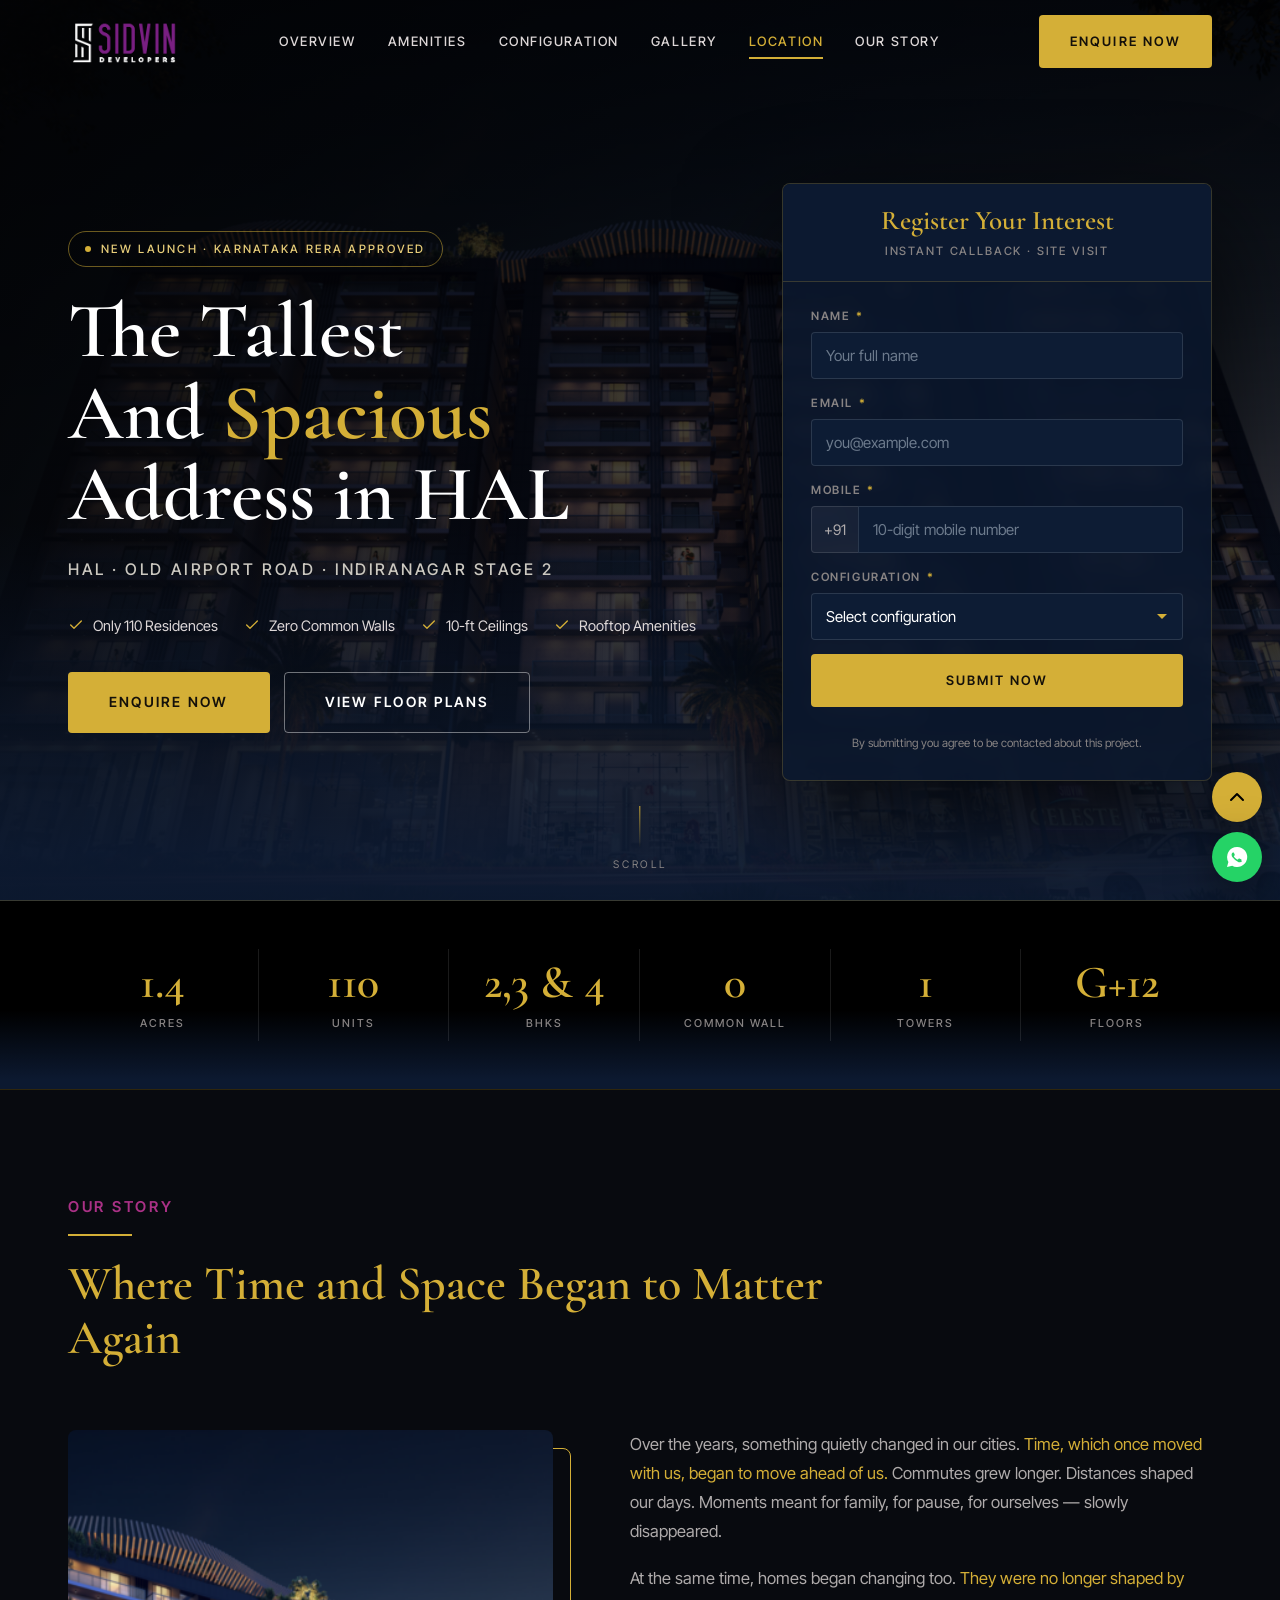
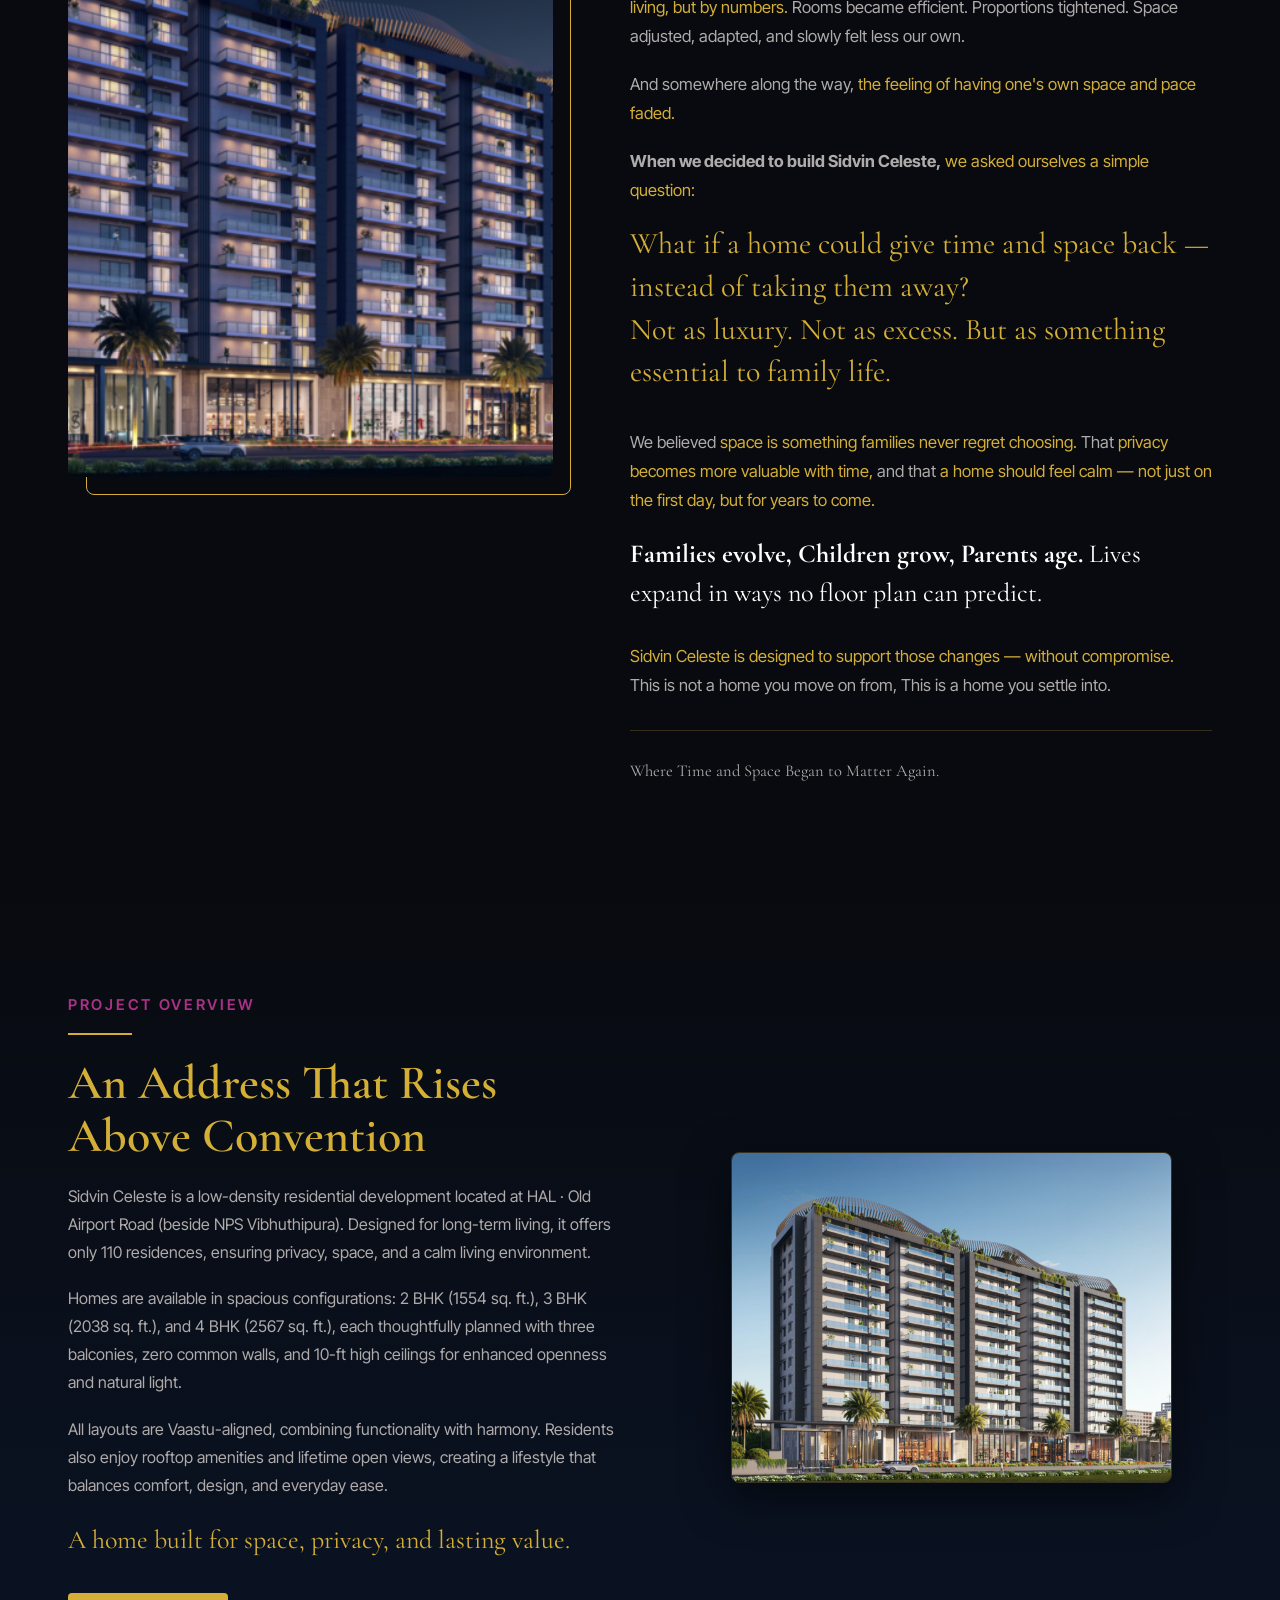
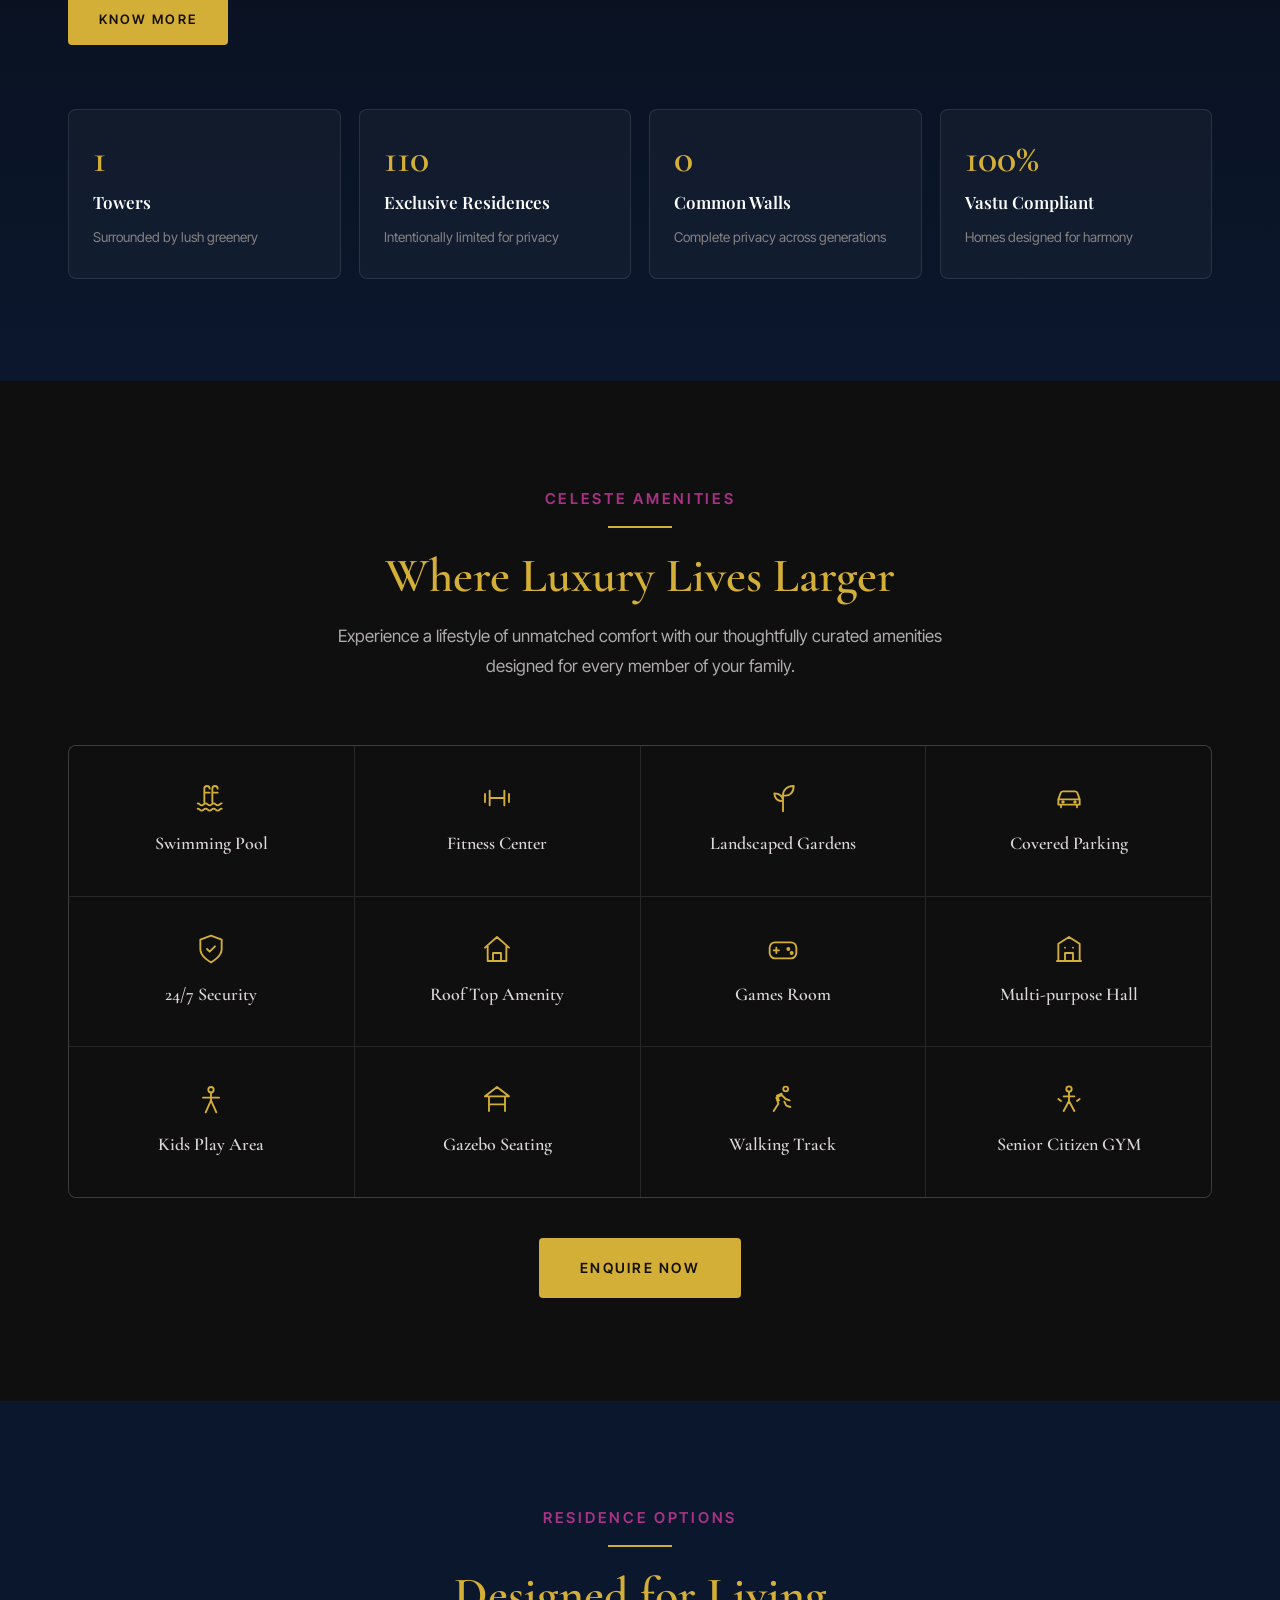
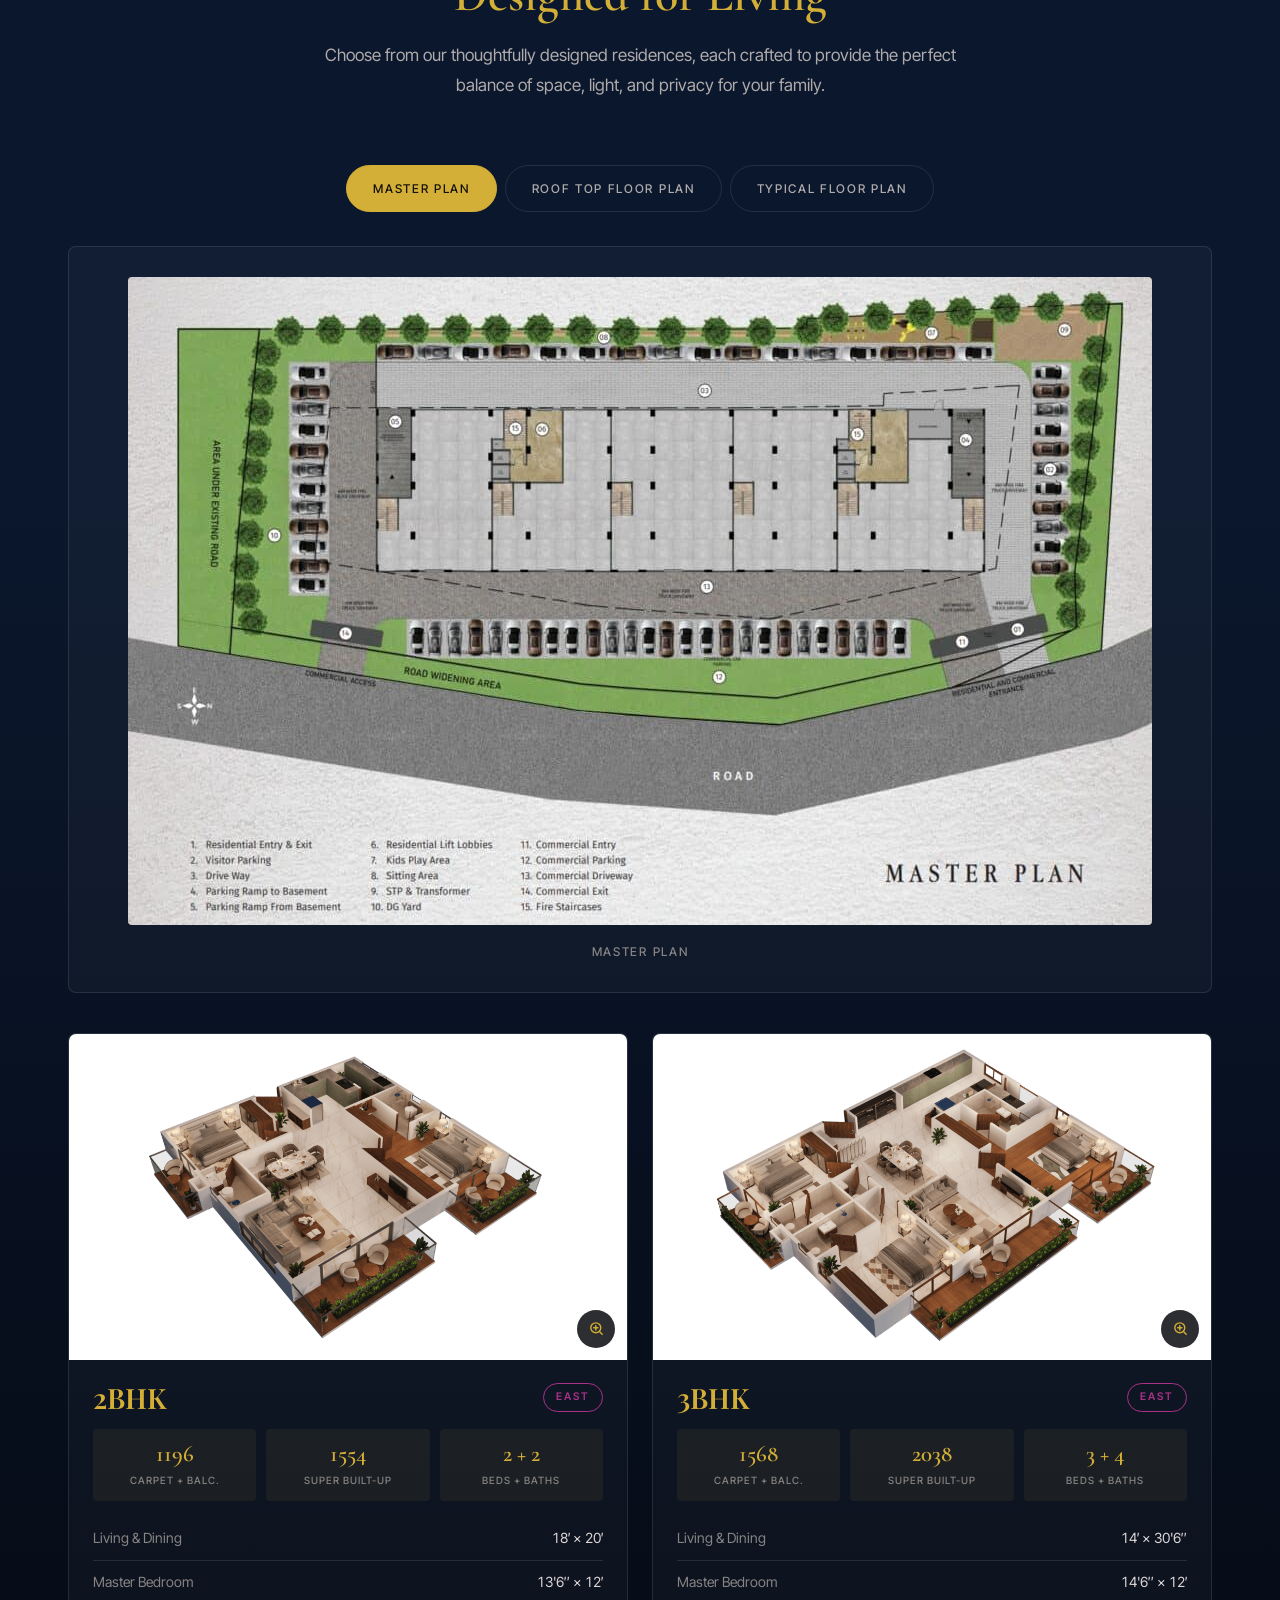
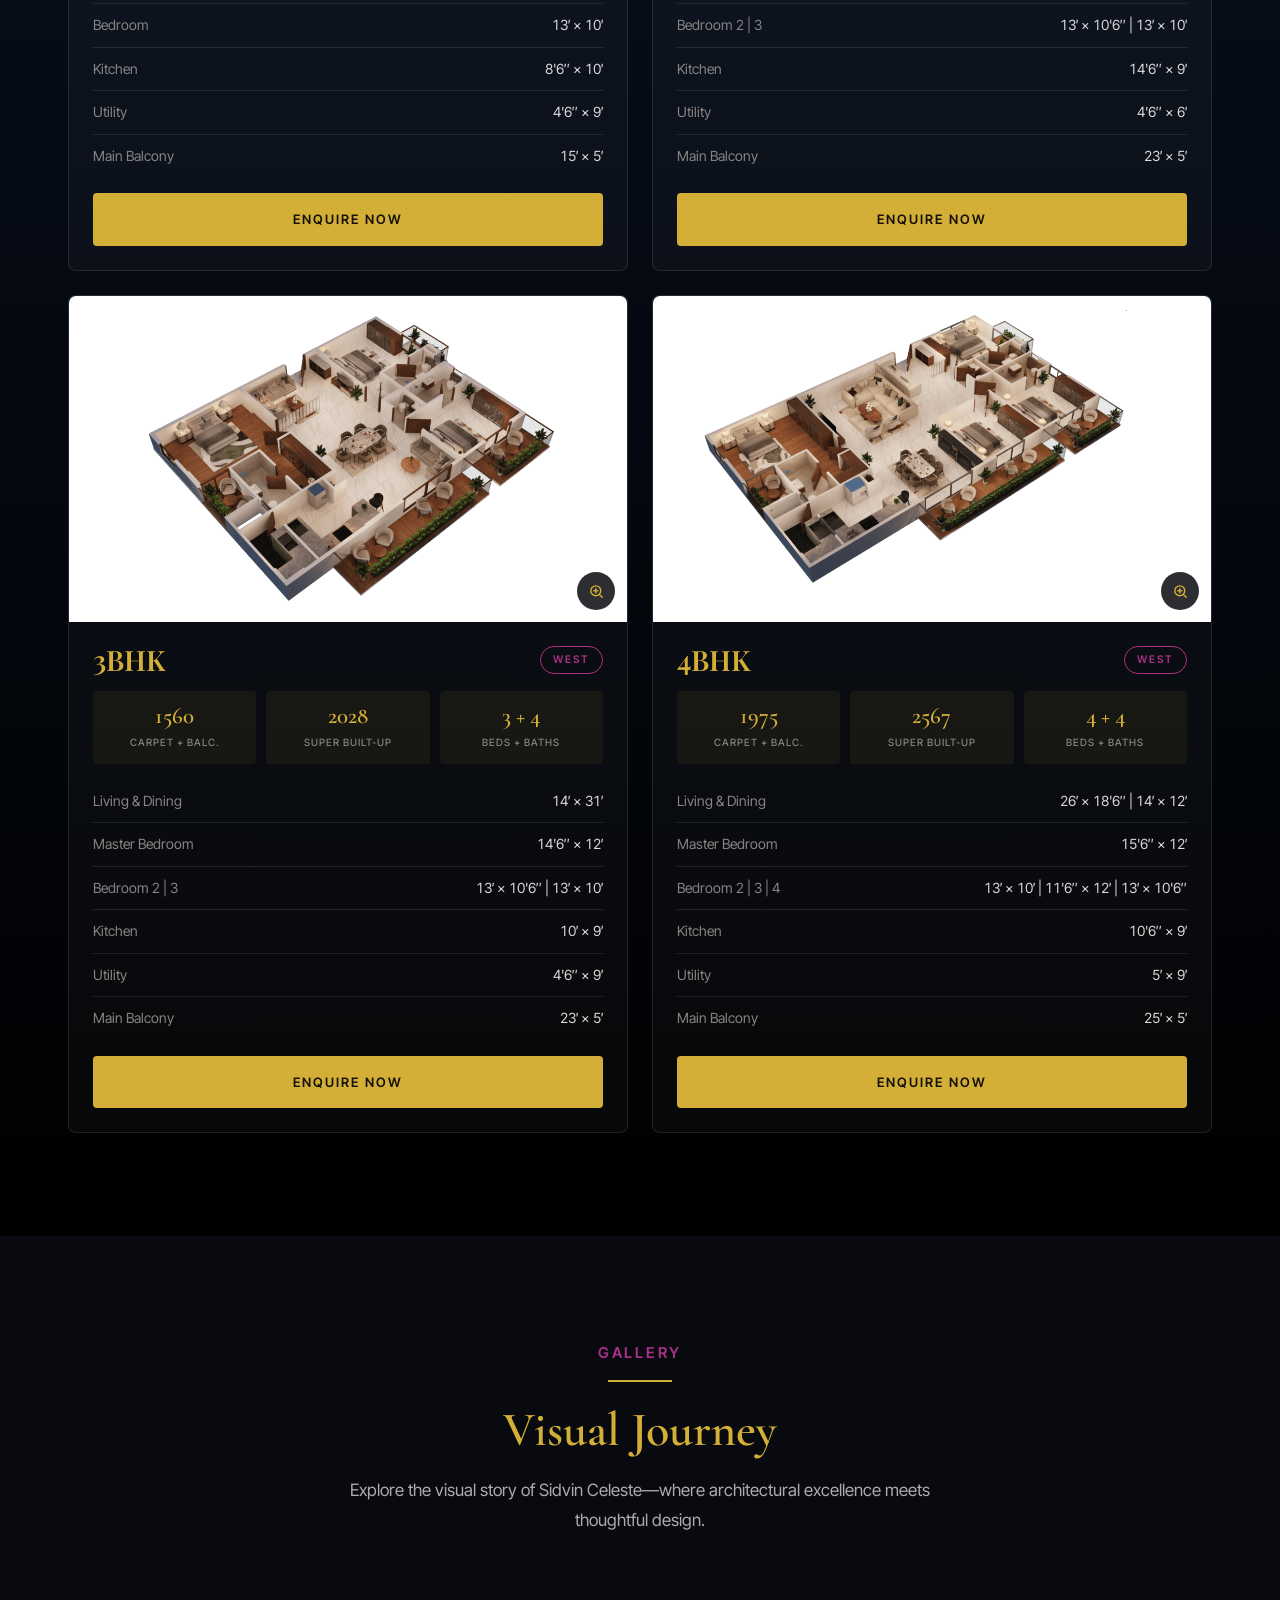
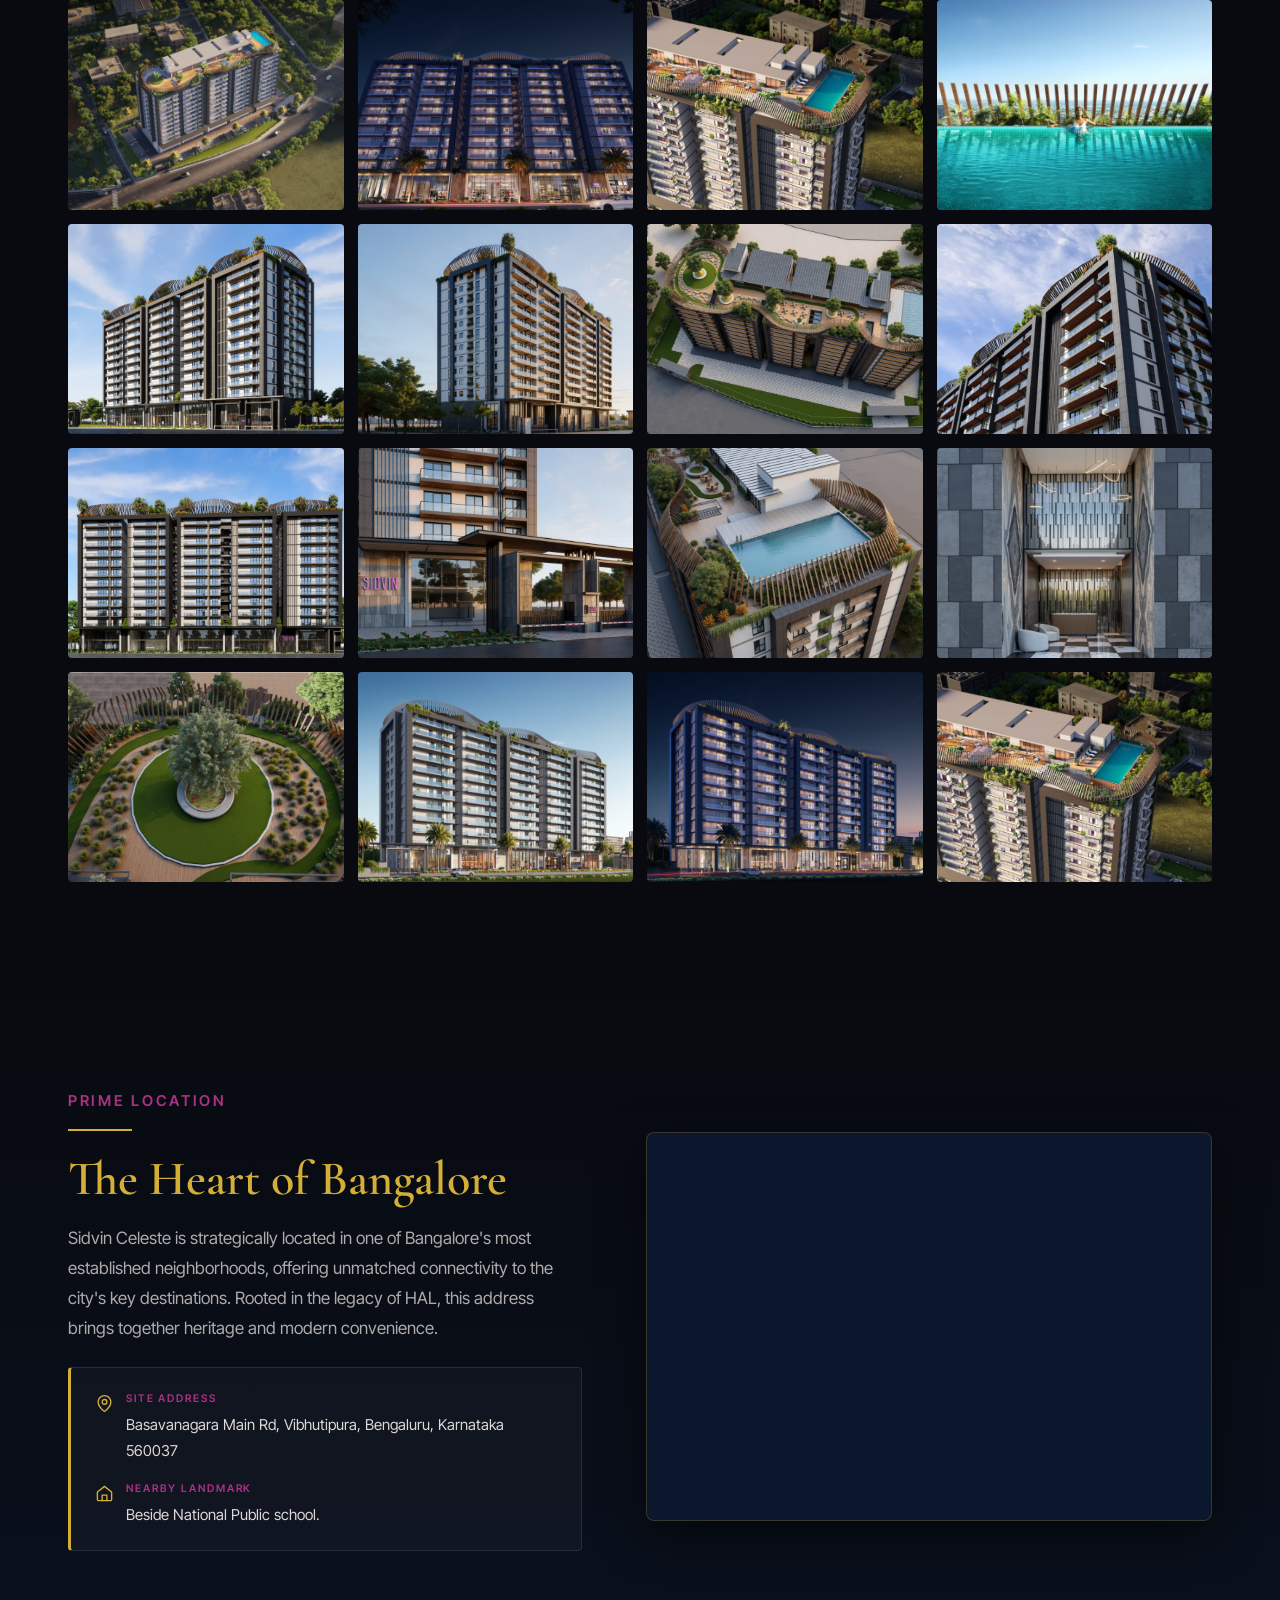
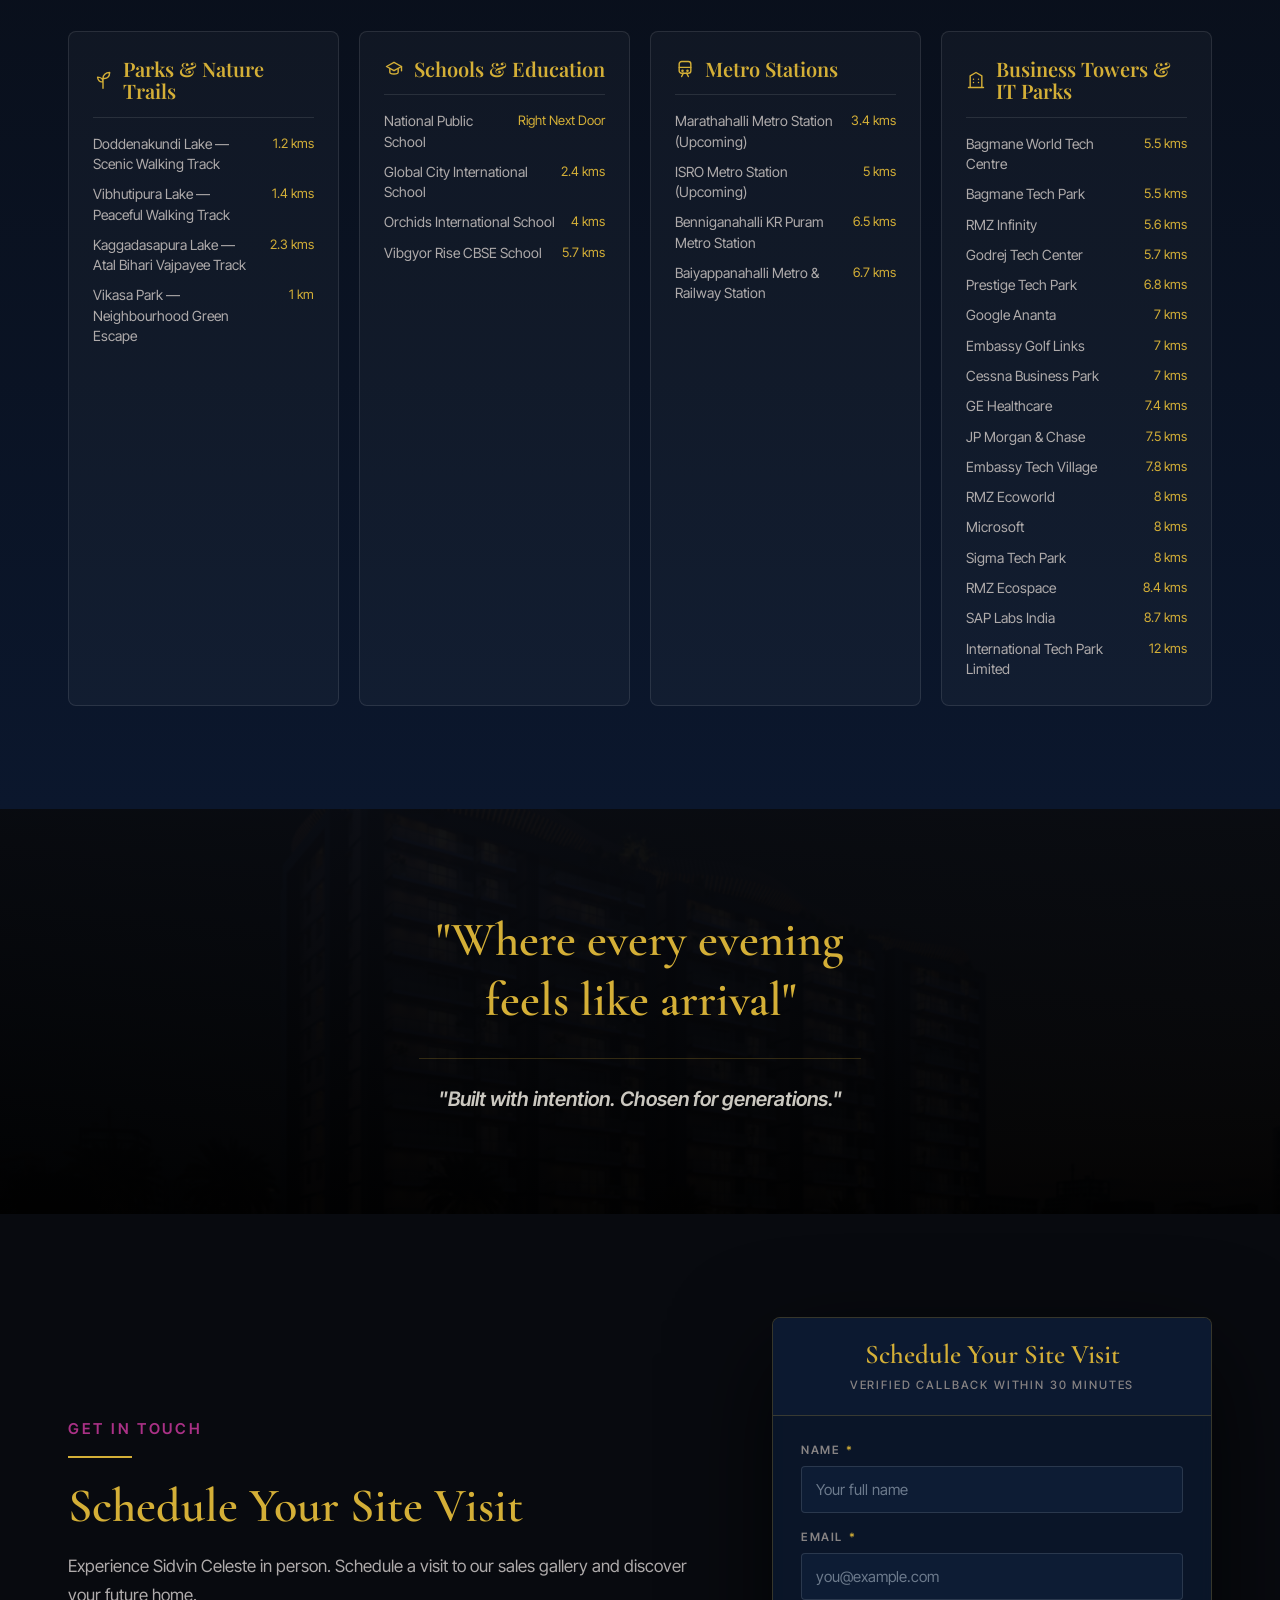
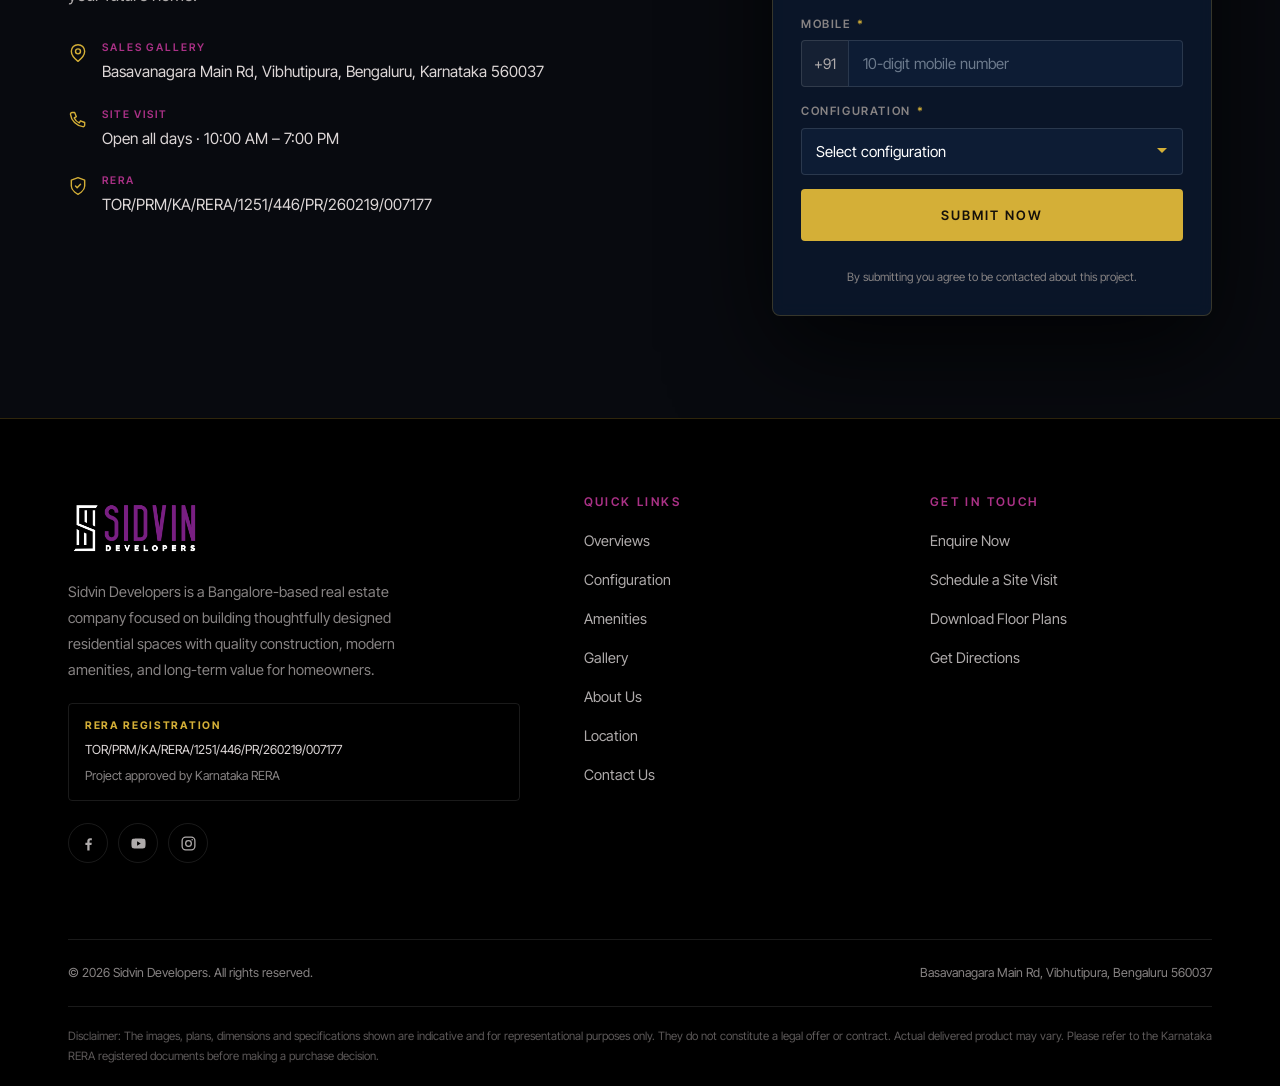
==== commit 79b7e181: "index.html" ====
--- a/index.html
+++ b/index.html
@@ -3,12 +3,12 @@
 <head>
 <meta charset="utf-8">
 <meta name="viewport" content="width=device-width, initial-scale=1">
-<title>Sidvin Celeste â€” The Tallest And Spacious Address in HAL | 2, 3 &amp; 4 BHK</title>
+<title>Sidvin Celeste — The Tallest And Spacious Address in HAL | 2, 3 &amp; 4 BHK</title>
 <meta name="description" content="Sidvin Celeste is a premium low-density residential project at HAL, Old Airport Road, Bengaluru. Spacious 2, 3 &amp; 4 BHK apartments with zero common walls, three balconies, 10-ft ceilings and rooftop amenities.">
 <link rel="canonical" href="https://sidvinceleste.com/">
 
 <meta property="og:type" content="website">
-<meta property="og:title" content="Sidvin Celeste â€” The Tallest And Spacious Address in HAL">
+<meta property="og:title" content="Sidvin Celeste — The Tallest And Spacious Address in HAL">
 <meta property="og:description" content="Only 110 residences. 2, 3 &amp; 4 BHK homes with zero common walls, three balconies and lifetime open views.">
 <meta property="og:image" content="https://sidvinceleste.com/wp-content/uploads/2026/04/6286-12-AR-BIRD-copy-scaled-1.png">
 
@@ -60,11 +60,11 @@
 
   <div class="shell">
     <div class="hero-copy">
-      <span class="hero-tag"><i></i> New Launch Â· Karnataka RERA Approved</span>
+      <span class="hero-tag"><i></i> New Launch · Karnataka RERA Approved</span>
 
       <h1 class="hero-title">The Tallest And <em>Spacious</em> Address in HAL</h1>
 
-      <p class="hero-sub">HAL Â· Old Airport Road Â· Indiranagar Stage 2</p>
+      <p class="hero-sub">HAL · Old Airport Road · Indiranagar Stage 2</p>
 
       <ul class="hero-points">
         <li><svg viewBox="0 0 24 24" fill="none" stroke="currentColor" stroke-width="2" stroke-linecap="round" stroke-linejoin="round"><polyline points="20 6 9 17 4 12"/></svg> Only 110 Residences</li>
@@ -83,7 +83,7 @@
     <aside class="form-card" aria-labelledby="heroFormTitle">
       <div class="form-card__head">
         <h3 id="heroFormTitle">Register Your Interest</h3>
-        <p>Instant Callback Â· Site Visit</p>
+        <p>Instant Callback · Site Visit</p>
       </div>
 
       <div class="form-card__body">
@@ -134,7 +134,7 @@
               <button type="button" class="otp-edit">Change</button>
             </div>
             <div class="otp-row">
-              <input name="otp" type="text" inputmode="numeric" maxlength="6" placeholder="â€¢â€¢â€¢â€¢â€¢â€¢" aria-label="Enter OTP">
+              <input name="otp" type="text" inputmode="numeric" maxlength="6" placeholder="••••••" aria-label="Enter OTP">
               <button type="button" class="btn otp-verify">Verify</button>
             </div>
             <div class="otp-foot">
@@ -187,7 +187,7 @@
       <!-- The gold <span>s mirror the live page, where these exact phrases are
            wrapped in style="color:#d4af37". -->
       <div class="story-body reveal">
-        <p>Over the years, something quietly changed in our cities. <span class="gold">Time, which once moved with us, began to move ahead of us.</span> Commutes grew longer. Distances shaped our days. Moments meant for family, for pause, for ourselves â€” slowly disappeared.</p>
+        <p>Over the years, something quietly changed in our cities. <span class="gold">Time, which once moved with us, began to move ahead of us.</span> Commutes grew longer. Distances shaped our days. Moments meant for family, for pause, for ourselves — slowly disappeared.</p>
 
         <p>At the same time, homes began changing too. <span class="gold">They were no longer shaped by living, but by numbers.</span> Rooms became efficient. Proportions tightened. Space adjusted, adapted, and slowly felt less our own.</p>
 
@@ -195,14 +195,14 @@
 
         <p><strong>When we decided to build Sidvin Celeste,</strong> <span class="gold">we asked ourselves a simple question:</span></p>
 
-        <p class="lead">What if a home could give time and space back â€” instead of taking them away?<br>
+        <p class="lead">What if a home could give time and space back — instead of taking them away?<br>
         Not as luxury. Not as excess. But as something essential to family life.</p>
 
-        <p>We believed <span class="gold">space is something families never regret choosing.</span> That <span class="gold">privacy becomes more valuable with time,</span> and that<span class="gold"> a home should feel calm â€” not just on the first day, but for years to come.</span></p>
+        <p>We believed <span class="gold">space is something families never regret choosing.</span> That <span class="gold">privacy becomes more valuable with time,</span> and that<span class="gold"> a home should feel calm — not just on the first day, but for years to come.</span></p>
 
         <p class="emphasis"><strong>Families evolve, Children grow, Parents age.</strong> Lives expand in ways no floor plan can predict.</p>
 
-        <p><span class="gold">Sidvin Celeste is designed to support those changes â€” without compromise.</span><br>This is not a home you move on from, This is a home you settle into.</p>
+        <p><span class="gold">Sidvin Celeste is designed to support those changes — without compromise.</span><br>This is not a home you move on from, This is a home you settle into.</p>
 
         <p class="story-close">Where Time and Space Began to Matter Again.</p>
       </div>
@@ -219,7 +219,7 @@
         <div class="rule"></div>
         <h2 class="section-title">An Address That Rises Above Convention</h2>
 
-        <p>Sidvin Celeste is a low-density residential development located at HAL Â· Old Airport Road (beside NPS Vibhuthipura). Designed for long-term living, it offers only 110 residences, ensuring privacy, space, and a calm living environment.</p>
+        <p>Sidvin Celeste is a low-density residential development located at HAL · Old Airport Road (beside NPS Vibhuthipura). Designed for long-term living, it offers only 110 residences, ensuring privacy, space, and a calm living environment.</p>
 
         <p>Homes are available in spacious configurations: 2 BHK (1554 sq. ft.), 3 BHK (2038 sq. ft.), and 4 BHK (2567 sq. ft.), each thoughtfully planned with three balconies, zero common walls, and 10-ft high ceilings for enhanced openness and natural light.</p>
 
@@ -325,7 +325,7 @@
         <div class="plan-card__img">
           <img data-full="assets/images/2BHK-EAST-FACING-1-scaled-1.png" src="assets/images/2BHK-EAST-FACING-1-scaled-1-1024x576.png"
                alt="2 BHK East facing floor plan" loading="lazy">
-          <button type="button" class="zoom" data-lightbox-btn data-caption="2BHK East â€” 1554 sqft" aria-label="Enlarge plan">
+          <button type="button" class="zoom" data-lightbox-btn data-caption="2BHK East — 1554 sqft" aria-label="Enlarge plan">
             <svg viewBox="0 0 24 24" fill="none" stroke="currentColor" stroke-width="2" stroke-linecap="round"><circle cx="11" cy="11" r="7"/><path d="m20 20-3.5-3.5M11 8v6M8 11h6"/></svg>
           </button>
         </div>
@@ -338,12 +338,12 @@
           </div>
           <table class="plan-table">
             <tbody>
-              <tr><th>Living &amp; Dining</th><td>18â€² Ã— 20â€²</td></tr>
-              <tr><th>Master Bedroom</th><td>13'6â€³ Ã— 12â€²</td></tr>
-              <tr><th>Bedroom</th><td>13â€² Ã— 10â€²</td></tr>
-              <tr><th>Kitchen</th><td>8'6â€³ Ã— 10â€²</td></tr>
-              <tr><th>Utility</th><td>4'6â€³ Ã— 9â€²</td></tr>
-              <tr><th>Main Balcony</th><td>15â€² Ã— 5â€²</td></tr>
+              <tr><th>Living &amp; Dining</th><td>18′ × 20′</td></tr>
+              <tr><th>Master Bedroom</th><td>13'6″ × 12′</td></tr>
+              <tr><th>Bedroom</th><td>13′ × 10′</td></tr>
+              <tr><th>Kitchen</th><td>8'6″ × 10′</td></tr>
+              <tr><th>Utility</th><td>4'6″ × 9′</td></tr>
+              <tr><th>Main Balcony</th><td>15′ × 5′</td></tr>
             </tbody>
           </table>
           <button type="button" class="btn btn--block" data-enquiry="plan-2bhk-east">Enquire Now</button>
@@ -355,7 +355,7 @@
         <div class="plan-card__img">
           <img data-full="assets/images/3BHK-EAST-FACING-scaled-1.png" src="assets/images/3BHK-EAST-FACING-scaled-1-1024x576.png"
                alt="3 BHK East facing floor plan" loading="lazy">
-          <button type="button" class="zoom" data-lightbox-btn data-caption="3BHK East â€” 2038 sqft" aria-label="Enlarge plan">
+          <button type="button" class="zoom" data-lightbox-btn data-caption="3BHK East — 2038 sqft" aria-label="Enlarge plan">
             <svg viewBox="0 0 24 24" fill="none" stroke="currentColor" stroke-width="2" stroke-linecap="round"><circle cx="11" cy="11" r="7"/><path d="m20 20-3.5-3.5M11 8v6M8 11h6"/></svg>
           </button>
         </div>
@@ -368,12 +368,12 @@
           </div>
           <table class="plan-table">
             <tbody>
-              <tr><th>Living &amp; Dining</th><td>14â€² Ã— 30'6â€³</td></tr>
-              <tr><th>Master Bedroom</th><td>14'6â€³ Ã— 12â€²</td></tr>
-              <tr><th>Bedroom 2 | 3</th><td>13â€² Ã— 10'6â€³ | 13â€² Ã— 10â€²</td></tr>
-              <tr><th>Kitchen</th><td>14'6â€³ Ã— 9â€²</td></tr>
-              <tr><th>Utility</th><td>4'6â€³ Ã— 6â€²</td></tr>
-              <tr><th>Main Balcony</th><td>23â€² Ã— 5â€²</td></tr>
+              <tr><th>Living &amp; Dining</th><td>14′ × 30'6″</td></tr>
+              <tr><th>Master Bedroom</th><td>14'6″ × 12′</td></tr>
+              <tr><th>Bedroom 2 | 3</th><td>13′ × 10'6″ | 13′ × 10′</td></tr>
+              <tr><th>Kitchen</th><td>14'6″ × 9′</td></tr>
+              <tr><th>Utility</th><td>4'6″ × 6′</td></tr>
+              <tr><th>Main Balcony</th><td>23′ × 5′</td></tr>
             </tbody>
           </table>
           <button type="button" class="btn btn--block" data-enquiry="plan-3bhk-east">Enquire Now</button>
@@ -385,7 +385,7 @@
         <div class="plan-card__img">
           <img data-full="assets/images/3BHK-WEST-FACING-scaled-1.png" src="assets/images/3BHK-WEST-FACING-scaled-1-1024x576.png"
                alt="3 BHK West facing floor plan" loading="lazy">
-          <button type="button" class="zoom" data-lightbox-btn data-caption="3BHK West â€” 2028 sqft" aria-label="Enlarge plan">
+          <button type="button" class="zoom" data-lightbox-btn data-caption="3BHK West — 2028 sqft" aria-label="Enlarge plan">
             <svg viewBox="0 0 24 24" fill="none" stroke="currentColor" stroke-width="2" stroke-linecap="round"><circle cx="11" cy="11" r="7"/><path d="m20 20-3.5-3.5M11 8v6M8 11h6"/></svg>
           </button>
         </div>
@@ -398,12 +398,12 @@
           </div>
           <table class="plan-table">
             <tbody>
-              <tr><th>Living &amp; Dining</th><td>14â€² Ã— 31â€²</td></tr>
-              <tr><th>Master Bedroom</th><td>14'6â€³ Ã— 12â€²</td></tr>
-              <tr><th>Bedroom 2 | 3</th><td>13â€² Ã— 10'6â€³ | 13â€² Ã— 10â€²</td></tr>
-              <tr><th>Kitchen</th><td>10â€² Ã— 9â€²</td></tr>
-              <tr><th>Utility</th><td>4'6â€³ Ã— 9â€²</td></tr>
-              <tr><th>Main Balcony</th><td>23â€² Ã— 5â€²</td></tr>
+              <tr><th>Living &amp; Dining</th><td>14′ × 31′</td></tr>
+              <tr><th>Master Bedroom</th><td>14'6″ × 12′</td></tr>
+              <tr><th>Bedroom 2 | 3</th><td>13′ × 10'6″ | 13′ × 10′</td></tr>
+              <tr><th>Kitchen</th><td>10′ × 9′</td></tr>
+              <tr><th>Utility</th><td>4'6″ × 9′</td></tr>
+              <tr><th>Main Balcony</th><td>23′ × 5′</td></tr>
             </tbody>
           </table>
           <button type="button" class="btn btn--block" data-enquiry="plan-3bhk-west">Enquire Now</button>
@@ -415,7 +415,7 @@
         <div class="plan-card__img">
           <img data-full="assets/images/4-BHK-WEST-FACING-scaled-1.png" src="assets/images/4-BHK-WEST-FACING-scaled-1-1024x576.png"
                alt="4 BHK West facing floor plan" loading="lazy">
-          <button type="button" class="zoom" data-lightbox-btn data-caption="4BHK West â€” 2567 sqft" aria-label="Enlarge plan">
+          <button type="button" class="zoom" data-lightbox-btn data-caption="4BHK West — 2567 sqft" aria-label="Enlarge plan">
             <svg viewBox="0 0 24 24" fill="none" stroke="currentColor" stroke-width="2" stroke-linecap="round"><circle cx="11" cy="11" r="7"/><path d="m20 20-3.5-3.5M11 8v6M8 11h6"/></svg>
           </button>
         </div>
@@ -428,12 +428,12 @@
           </div>
           <table class="plan-table">
             <tbody>
-              <tr><th>Living &amp; Dining</th><td>26â€² Ã— 18'6â€³ | 14â€² Ã— 12â€²</td></tr>
-              <tr><th>Master Bedroom</th><td>15'6â€³ Ã— 12â€²</td></tr>
-              <tr><th>Bedroom 2 | 3 | 4</th><td>13â€² Ã— 10â€² | 11'6â€³ Ã— 12â€² | 13â€² Ã— 10'6â€³</td></tr>
-              <tr><th>Kitchen</th><td>10'6â€³ Ã— 9â€²</td></tr>
-              <tr><th>Utility</th><td>5â€² Ã— 9â€²</td></tr>
-              <tr><th>Main Balcony</th><td>25â€² Ã— 5â€²</td></tr>
+              <tr><th>Living &amp; Dining</th><td>26′ × 18'6″ | 14′ × 12′</td></tr>
+              <tr><th>Master Bedroom</th><td>15'6″ × 12′</td></tr>
+              <tr><th>Bedroom 2 | 3 | 4</th><td>13′ × 10′ | 11'6″ × 12′ | 13′ × 10'6″</td></tr>
+              <tr><th>Kitchen</th><td>10'6″ × 9′</td></tr>
+              <tr><th>Utility</th><td>5′ × 9′</td></tr>
+              <tr><th>Main Balcony</th><td>25′ × 5′</td></tr>
             </tbody>
           </table>
           <button type="button" class="btn btn--block" data-enquiry="plan-4bhk-west">Enquire Now</button>
@@ -451,7 +451,7 @@
       <span class="eyebrow">Gallery</span>
       <div class="rule"></div>
       <h2 class="section-title">Visual Journey</h2>
-      <p class="section-sub">Explore the visual story of Sidvin Celesteâ€”where architectural excellence meets thoughtful design.</p>
+      <p class="section-sub">Explore the visual story of Sidvin Celeste—where architectural excellence meets thoughtful design.</p>
     </div>
 
     <div class="gallery-grid reveal" id="galleryGrid">
@@ -564,10 +564,10 @@
       <article class="prox-card reveal">
         <h3><svg viewBox="0 0 24 24" fill="none" stroke="currentColor" stroke-width="1.7" stroke-linecap="round" stroke-linejoin="round"><path d="M12 22V10M12 10c0-4 3-7 8-7 0 5-3 8-8 7ZM12 14c0-3-2.5-5.5-6.5-5.5C5.5 12 8 15 12 14Z"/></svg> Parks &amp; Nature Trails</h3>
         <ul>
-          <li><span>Doddenakundi Lake â€” Scenic Walking Track</span><em>1.2 kms</em></li>
-          <li><span>Vibhutipura Lake â€” Peaceful Walking Track</span><em>1.4 kms</em></li>
-          <li><span>Kaggadasapura Lake â€” Atal Bihari Vajpayee Track</span><em>2.3 kms</em></li>
-          <li><span>Vikasa Park â€” Neighbourhood Green Escape</span><em>1 km</em></li>
+          <li><span>Doddenakundi Lake — Scenic Walking Track</span><em>1.2 kms</em></li>
+          <li><span>Vibhutipura Lake — Peaceful Walking Track</span><em>1.4 kms</em></li>
+          <li><span>Kaggadasapura Lake — Atal Bihari Vajpayee Track</span><em>2.3 kms</em></li>
+          <li><span>Vikasa Park — Neighbourhood Green Escape</span><em>1 km</em></li>
         </ul>
       </article>
 
@@ -646,7 +646,7 @@
           </li>
           <li>
             <svg viewBox="0 0 24 24" fill="none" stroke="currentColor" stroke-width="1.7" stroke-linecap="round" stroke-linejoin="round"><path d="M5 3h3l2 5-2.5 1.5a12 12 0 0 0 6 6L15 13l5 2v3a2 2 0 0 1-2.2 2A17 17 0 0 1 3 5.2 2 2 0 0 1 5 3Z"/></svg>
-            <div><b>Site Visit</b><span>Open all days Â· 10:00 AM â€“ 7:00 PM</span></div>
+            <div><b>Site Visit</b><span>Open all days · 10:00 AM – 7:00 PM</span></div>
           </li>
           <li>
             <svg viewBox="0 0 24 24" fill="none" stroke="currentColor" stroke-width="1.7" stroke-linecap="round" stroke-linejoin="round"><path d="M12 22s8-4 8-10V5l-8-3-8 3v7c0 6 8 10 8 10Z"/><path d="m9 12 2 2 4-4"/></svg>
@@ -709,7 +709,7 @@
                 <button type="button" class="otp-edit">Change</button>
               </div>
               <div class="otp-row">
-                <input name="otp" type="text" inputmode="numeric" maxlength="6" placeholder="â€¢â€¢â€¢â€¢â€¢â€¢" aria-label="Enter OTP">
+                <input name="otp" type="text" inputmode="numeric" maxlength="6" placeholder="••••••" aria-label="Enter OTP">
                 <button type="button" class="btn otp-verify">Verify</button>
               </div>
               <div class="otp-foot">
@@ -778,7 +778,7 @@
     </div>
 
     <div class="footer-bottom">
-      <span>Â© <span id="year">2026</span> Sidvin Developers. All rights reserved.</span>
+      <span>© <span id="year">2026</span> Sidvin Developers. All rights reserved.</span>
       <span>Basavanagara Main Rd, Vibhutipura, Bengaluru 560037</span>
     </div>
 
@@ -816,11 +816,11 @@
       <img src="assets/images/new-high-pic-2-1-1024x487.jpg" alt="" aria-hidden="true">
       <div class="inner">
         <h3>The Tallest And Spacious Address in HAL</h3>
-        <p>HAL Â· Old Airport Road Â· Indiranagar Stage 2</p>
+        <p>HAL · Old Airport Road · Indiranagar Stage 2</p>
         <ul>
           <li><svg viewBox="0 0 24 24" fill="none" stroke="currentColor" stroke-width="2.4" stroke-linecap="round" stroke-linejoin="round"><polyline points="20 6 9 17 4 12"/></svg> Only 110 Residences</li>
           <li><svg viewBox="0 0 24 24" fill="none" stroke="currentColor" stroke-width="2.4" stroke-linecap="round" stroke-linejoin="round"><polyline points="20 6 9 17 4 12"/></svg> Zero Common Walls</li>
-          <li><svg viewBox="0 0 24 24" fill="none" stroke="currentColor" stroke-width="2.4" stroke-linecap="round" stroke-linejoin="round"><polyline points="20 6 9 17 4 12"/></svg> 2, 3 &amp; 4 BHK Â· 1554â€“2567 sq.ft.</li>
+          <li><svg viewBox="0 0 24 24" fill="none" stroke="currentColor" stroke-width="2.4" stroke-linecap="round" stroke-linejoin="round"><polyline points="20 6 9 17 4 12"/></svg> 2, 3 &amp; 4 BHK · 1554–2567 sq.ft.</li>
           <li><svg viewBox="0 0 24 24" fill="none" stroke="currentColor" stroke-width="2.4" stroke-linecap="round" stroke-linejoin="round"><polyline points="20 6 9 17 4 12"/></svg> Rooftop Amenities &amp; Open Views</li>
         </ul>
       </div>
@@ -878,7 +878,7 @@
             <button type="button" class="otp-edit">Change</button>
           </div>
           <div class="otp-row">
-            <input name="otp" type="text" inputmode="numeric" maxlength="6" placeholder="â€¢â€¢â€¢â€¢â€¢â€¢" aria-label="Enter OTP">
+            <input name="otp" type="text" inputmode="numeric" maxlength="6" placeholder="••••••" aria-label="Enter OTP">
             <button type="button" class="btn otp-verify">Verify</button>
           </div>
           <div class="otp-foot">
@@ -907,7 +907,7 @@
     <svg viewBox="0 0 24 24" fill="none" stroke="currentColor" stroke-width="2" stroke-linecap="round" stroke-linejoin="round"><path d="m9 18 6-6-6-6"/></svg>
   </button>
   <figure style="margin:0;">
-    <img id="lightboxImg" src="" alt="">
+    <img id="lightboxImg" alt="">
     <figcaption id="lightboxCap"></figcaption>
   </figure>
 </div>
